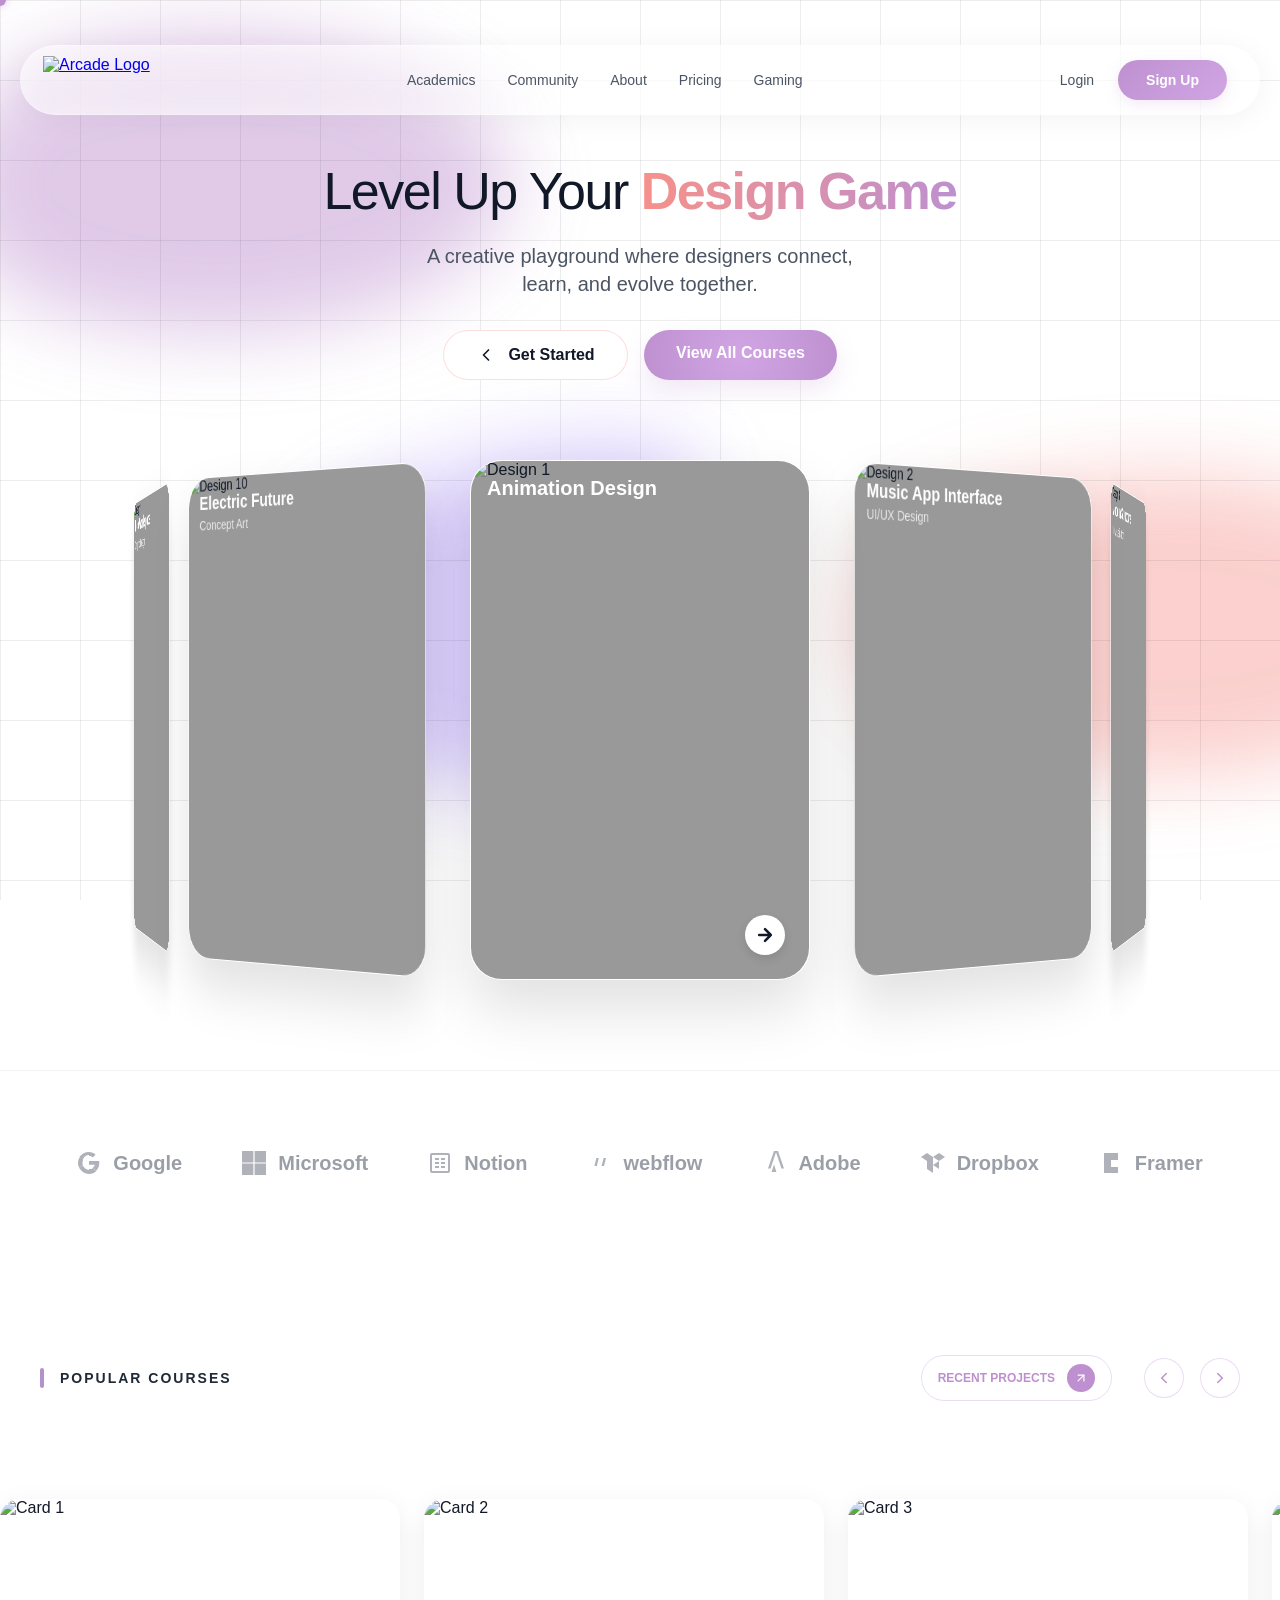
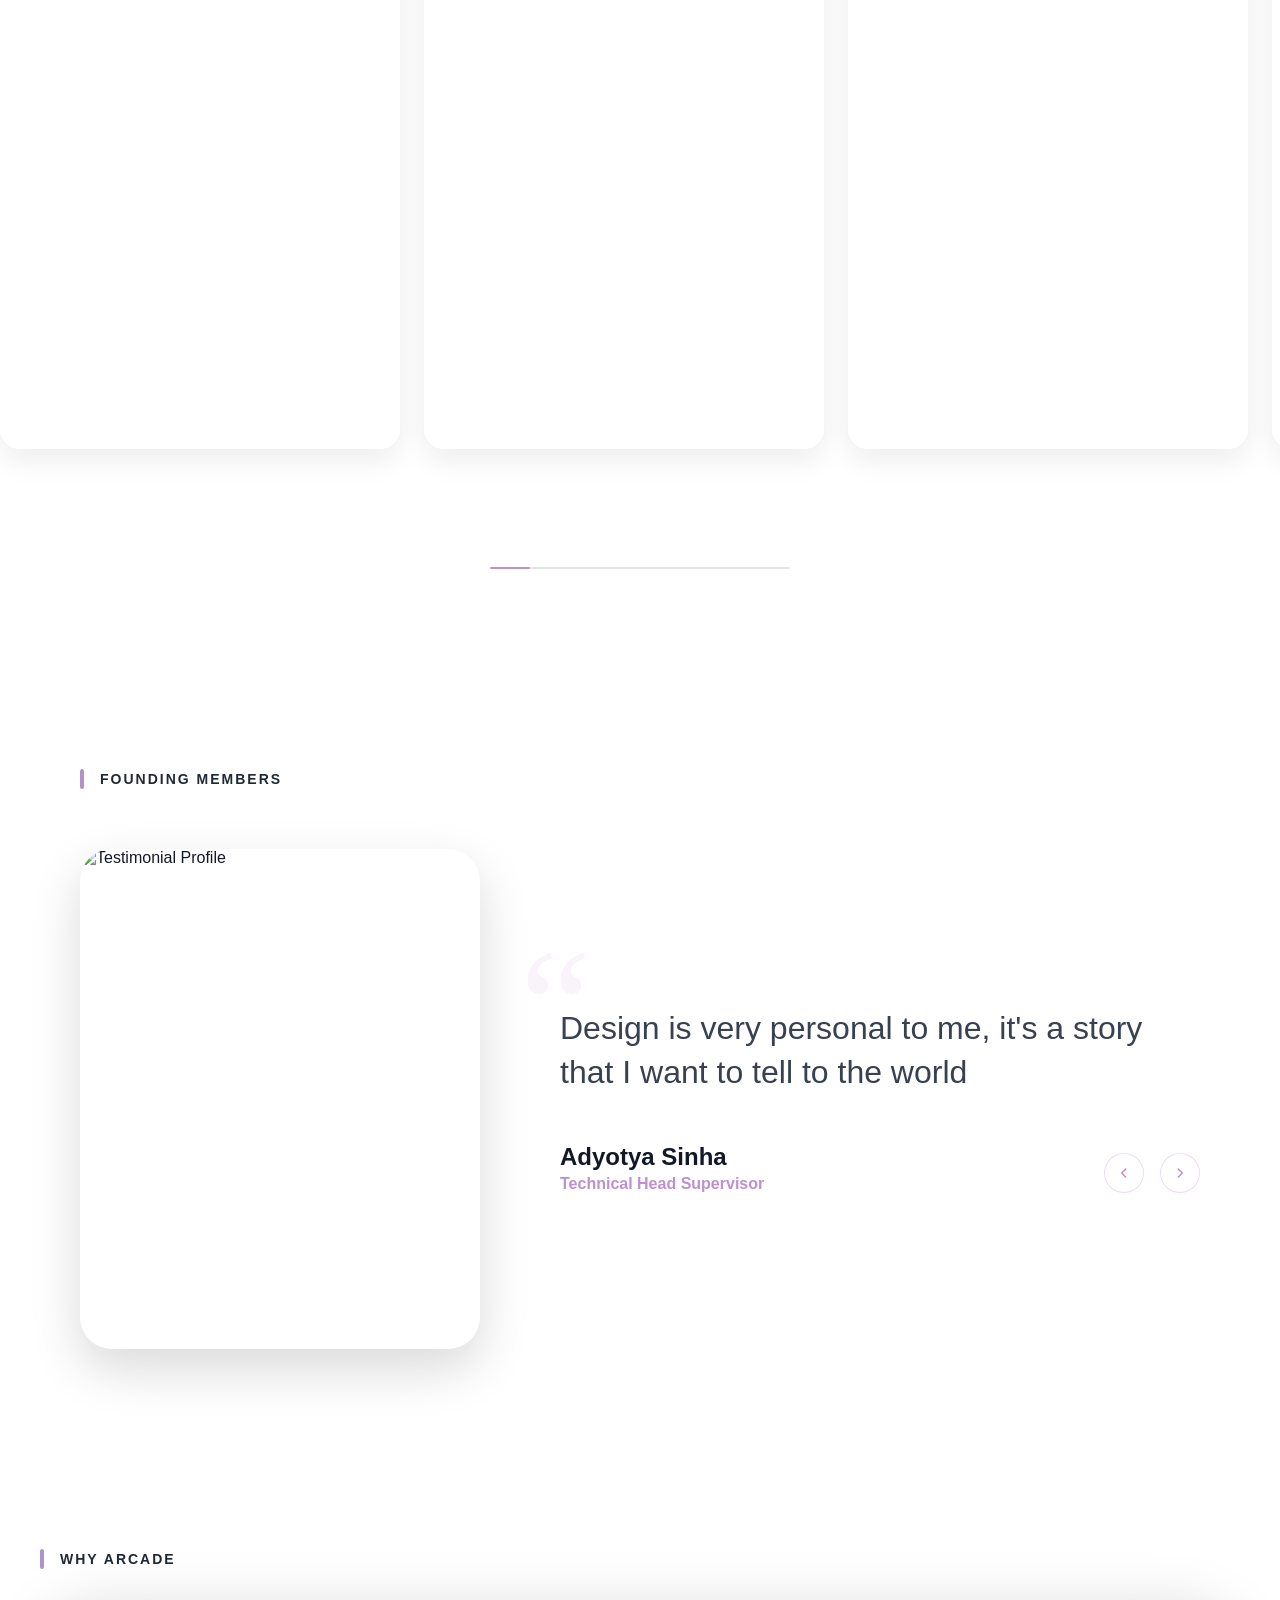
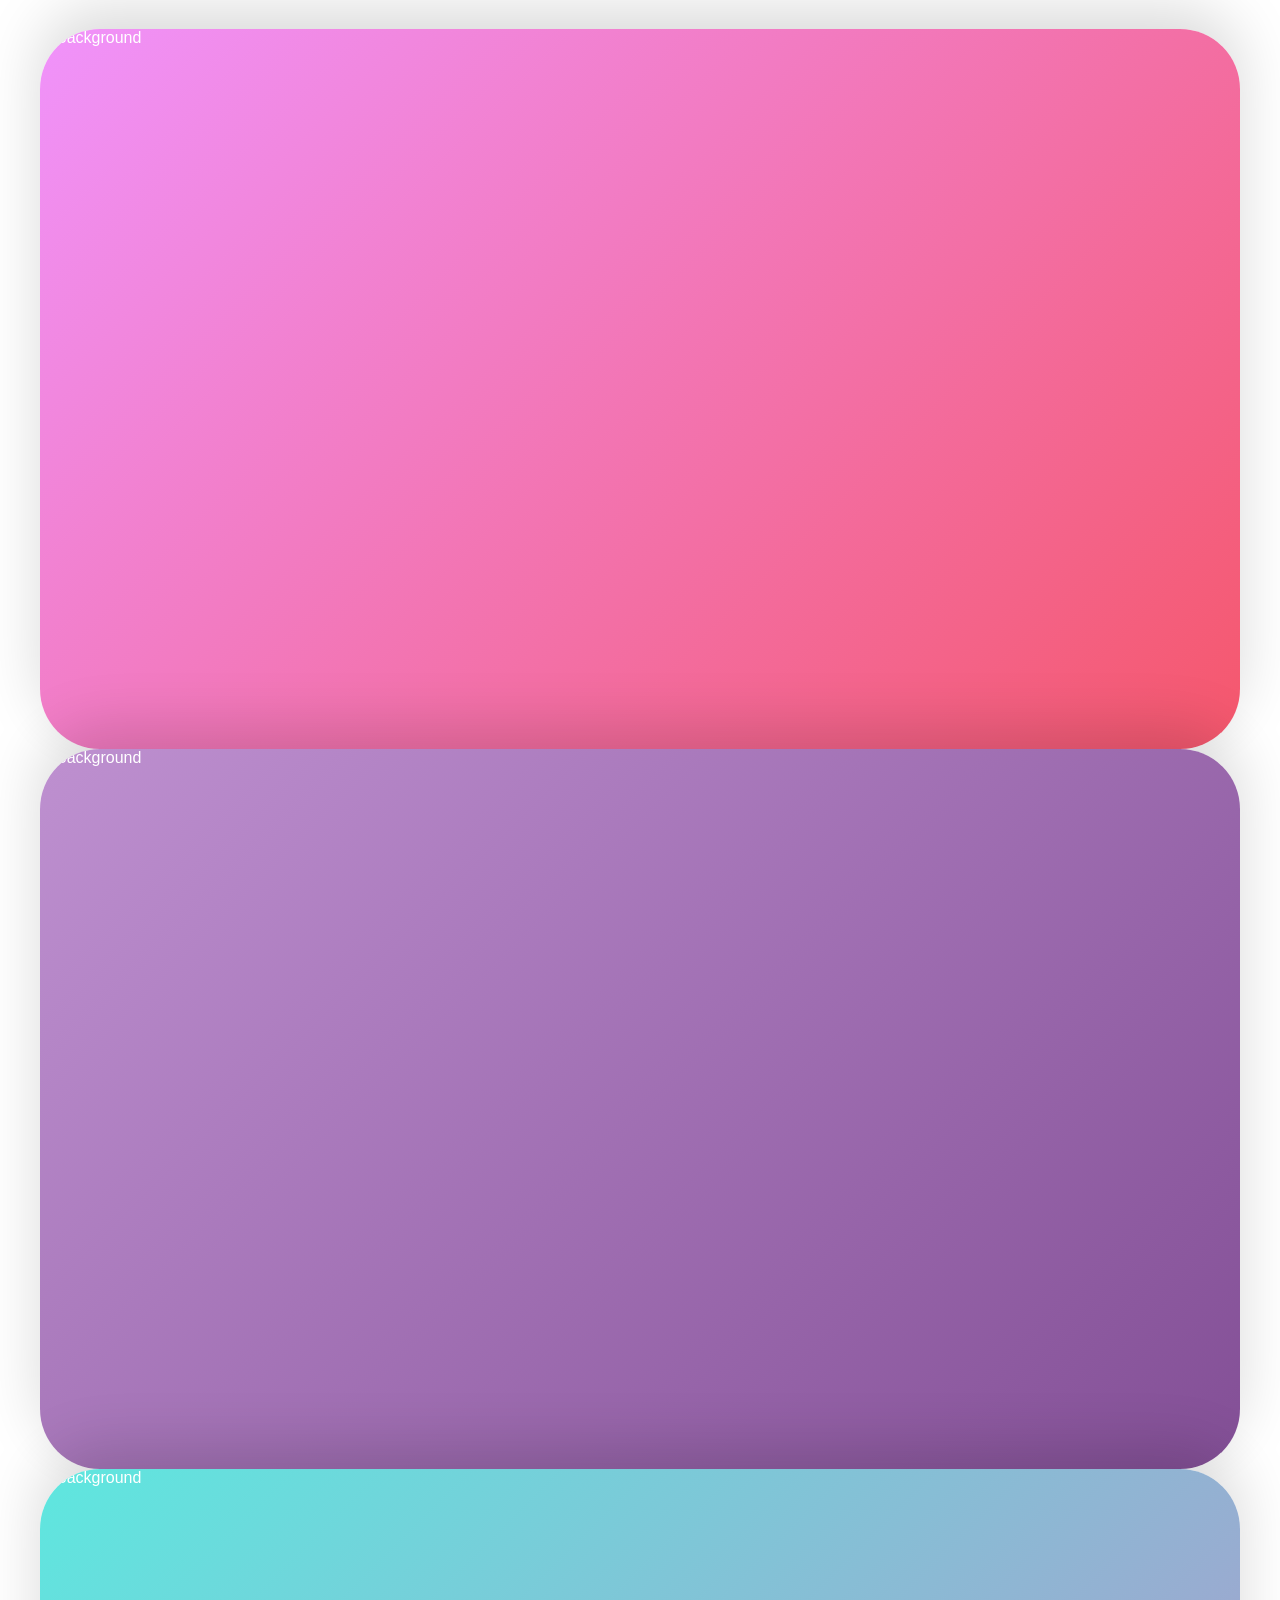
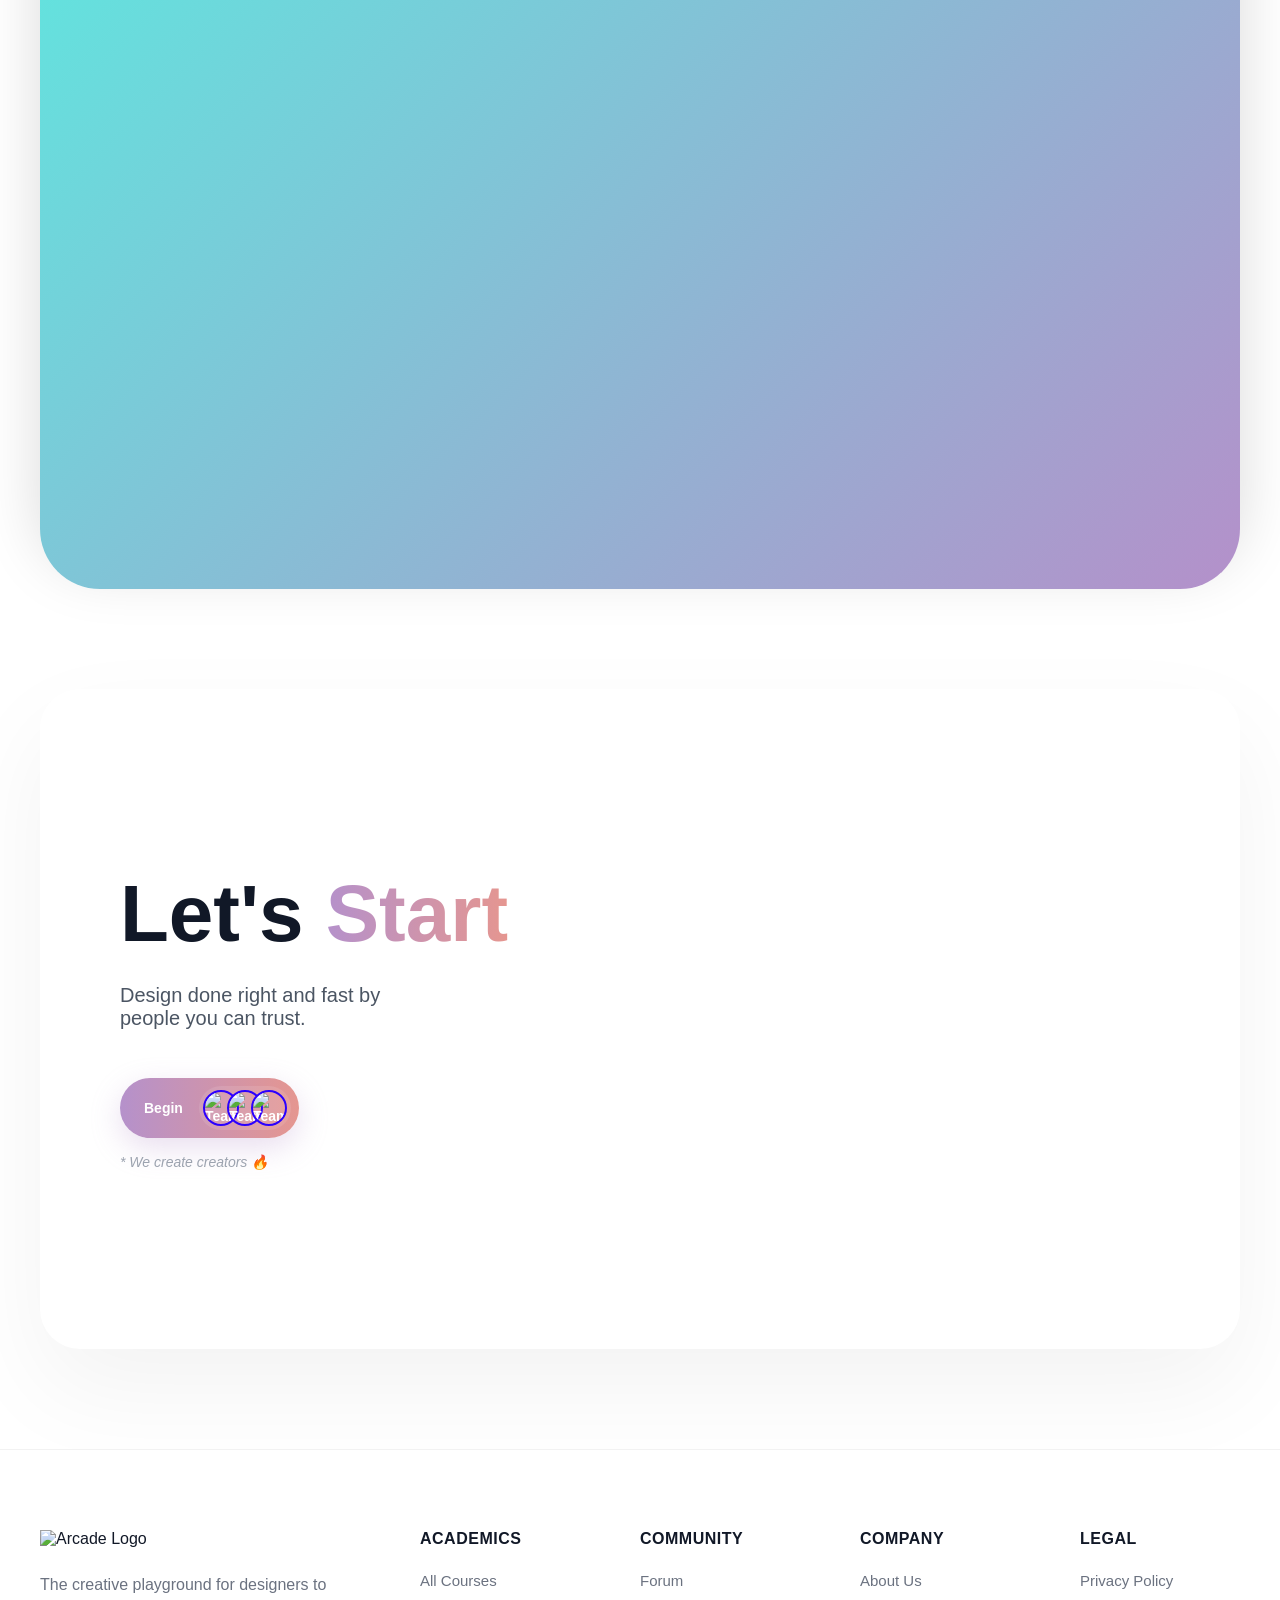
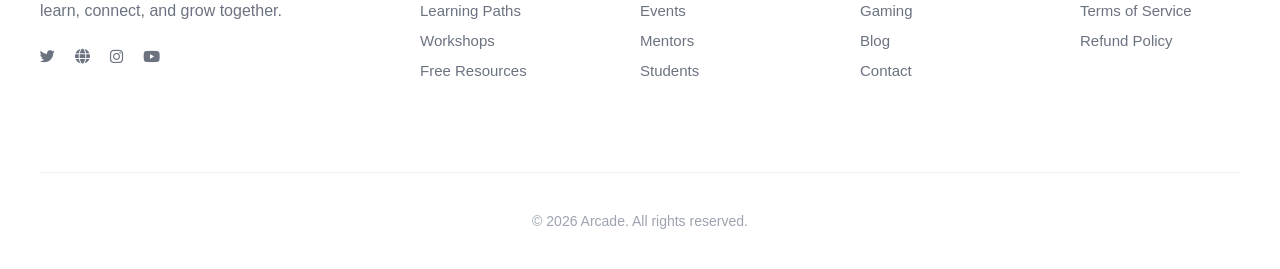
==== index.html @ 2977fcc9 "Add files via upload" ====
<!DOCTYPE html>
<html lang="en">
<head>
  <meta charset="UTF-8">
  <meta name="viewport" content="width=device-width, initial-scale=1.0">
  <title>Arcade - Level Up Your Design Game</title>
  <link rel="stylesheet" href="style.css">
  <link rel="stylesheet" href="https://cdnjs.cloudflare.com/ajax/libs/font-awesome/6.0.0/css/all.min.css">
</head>
<body>
  <div class="background-grid"></div>
  <div class="background-blobs">
    <!-- SVG Blobs for complex organic morphing -->
    <svg class="blob blob-1" viewBox="0 0 1000 600">
      <path class="blob-path" d="M920,300 Q880,150 700,100 Q500,50 300,100 Q100,150 80,300 Q100,450 300,500 Q500,550 700,500 Q880,450 920,300 Z" />
    </svg>
    <svg class="blob blob-2" viewBox="0 0 800 800">
      <path class="blob-path" d="M700,400 Q650,200 400,100 Q150,200 100,400 Q150,600 400,700 Q650,600 700,400 Z" />
    </svg>
    <svg class="blob blob-3" viewBox="0 0 600 600">
      <path class="blob-path" d="M500,300 Q450,150 300,100 Q150,150 100,300 Q150,450 300,500 Q450,450 500,300 Z" />
    </svg>
  </div>
  <div class="cursor-follower"></div>

  <header>
    <div class="nav-container">
      <a href="index.html" class="logo-link">
        <img src="assets/logo.png" alt="Arcade Logo" class="logo-img">
      </a>
      <nav class="nav-links">
        <a href="Academicsaboutus/academics.html" id="academics-link">Academics</a>
        <a href="Community/community.html" id="community-link">Community</a>
        <a href="About/about.html">About</a>
        <a href="Community/pricing.html">Pricing</a>
        <a href="Games/game.html">Gaming</a>
      </nav>
      <div class="nav-auth">
        <a href="#" class="login-btn">Login</a>
        <a href="#" class="signup-btn">Sign Up</a>
      </div>
    </div>
  </header>

  <main>
    <section class="hero">
      <h1>Level Up Your <span>Design Game</span></h1>
      <p>A creative playground where designers connect, <br> learn, and evolve together.</p>
      <div class="cta-group">
        <a href="#" class="btn btn-secondary">
          <svg width="20" height="20" viewBox="0 0 24 24" fill="none" stroke="currentColor" stroke-width="2" stroke-linecap="round" stroke-linejoin="round"><path d="m15 18-6-6 6-6"/></svg>
          Get Started
        </a>
        <a href="#" class="btn btn-primary">View All Courses</a>
      </div>
    </section>

    <div class="carousel-viewport">
      <div class="carousel-container" id="carousel">
        <!-- 10 Pictures total as requested -->
        <div class="carousel-item">
          <div class="carousel-item-inner">
            <img src="assets/Frame 110.png" alt="Design 1">
            <div class="card-overlay">
              <div class="card-title">Animation Design</div>
              <div class="card-arrow">
                <svg width="20" height="20" viewBox="0 0 24 24" fill="none" stroke="currentColor" stroke-width="3" stroke-linecap="round" stroke-linejoin="round"><path d="M5 12h14M12 5l7 7-7 7"/></svg>
              </div>
            </div>
          </div>
        </div>
        <div class="carousel-item">
          <div class="carousel-item-inner">
            <img src="assets/Frame 111.png" alt="Design 2">
            <div class="card-overlay">
              <div class="card-title">Music App Interface</div>
              <div class="card-category">UI/UX Design</div>
            </div>
          </div>
        </div>
        <div class="carousel-item">
          <div class="carousel-item-inner">
            <img src="assets/Frame 112.png" alt="Design 3">
            <div class="card-overlay">
              <div class="card-title">Modern Structure</div>
              <div class="card-category">3D Visualization</div>
            </div>
          </div>
        </div>
        <div class="carousel-item">
          <div class="carousel-item-inner">
            <img src="assets/Frame 113.png" alt="Design 4">
            <div class="card-overlay">
              <div class="card-title">Premium Interface</div>
              <div class="card-category">App Design</div>
            </div>
          </div>
        </div>
        <div class="carousel-item">
          <div class="carousel-item-inner">
            <img src="assets/Frame 114.png" alt="Design 5">
            <div class="card-overlay">
              <div class="card-title">Abstract Geometry</div>
              <div class="card-category">CGI</div>
            </div>
          </div>
        </div>
        <div class="carousel-item">
          <div class="carousel-item-inner">
            <img src="assets/Frame 115.png" alt="Design 6">
            <div class="card-overlay">
              <div class="card-title">Dynamic UI</div>
              <div class="card-category">Mobile Design</div>
            </div>
          </div>
        </div>
        <div class="carousel-item">
          <div class="carousel-item-inner">
            <img src="assets/Frame 112.png" alt="Design 7">
            <div class="card-overlay">
              <div class="card-title">Minimalist Living</div>
              <div class="card-category">Interior Design</div>
            </div>
          </div>
        </div>
        <div class="carousel-item">
          <div class="carousel-item-inner">
            <img src="assets/Frame 116.png" alt="Design 8">
            <div class="card-overlay">
              <div class="card-title">Smart Dashboard</div>
              <div class="card-category">Product Design</div>
            </div>
          </div>
        </div>
        <div class="carousel-item">
          <div class="carousel-item-inner">
            <img src="assets/Frame 117.png" alt="Design 9">
            <div class="card-overlay">
              <div class="card-title">Eco Workspace</div>
              <div class="card-category">Graphic Design</div>
            </div>
          </div>
        </div>
        <div class="carousel-item">
          <div class="carousel-item-inner">
            <img src="assets/Frame 118.png" alt="Design 10">
            <div class="card-overlay">
              <div class="card-title">Electric Future</div>
              <div class="card-category">Concept Art</div>
            </div>
          </div>
        </div>
      </div>
    </div>

    <!-- Partners Static Section -->
    <section class="partners-section">
      <div class="partners-list">
        <div class="partner-item">
          <svg width="24" height="24" viewBox="0 0 24 24" fill="currentColor"><path d="M5.84 14.09c-.22-.66-.35-1.36-.35-2.09s.13-1.43.35-2.09V7.07H2.18C1.43 8.55 1 10.22 1 12s.43 3.45 1.18 4.93l3.66-2.84z"/><path d="M12 5.04c1.44 0 2.74.49 3.76 1.45l2.82-2.82C16.89 1.84 14.61 1 12 1 8.11 1 4.76 2.94 2.18 5.89l3.66 2.84c.87-2.6 3.3-4.69 6.16-4.69z"/><path d="M12 18.96c-2.86 0-5.29-2.09-6.16-4.69l-3.66 2.84C4.76 21.06 8.11 23 12 23c2.97 0 5.48-1.12 7.4-3.04l-3.55-2.75c-.95.57-2.22.85-3.85.85z"/><path d="M22.25 12c0-.66-.06-1.29-.16-1.91H12v3.62h5.75c-.25 1.34-1.01 2.47-2.14 3.23l3.55 2.75C21.24 17.58 22.25 15.01 22.25 12z"/></svg>
          Google
        </div>
        <div class="partner-item">
          <svg width="24" height="24" viewBox="0 0 24 24" fill="currentColor"><path d="M11.4 24H0V12.6h11.4V24zM24 24H12.6V12.6H24V24zM11.4 11.4H0V0h11.4v11.4zM24 11.4H12.6V0H24v11.4z"/></svg>
          Microsoft
        </div>
        <div class="partner-item">
          <svg width="24" height="24" viewBox="0 0 24 24" fill="currentColor"><path d="M4 2h16a2 2 0 0 1 2 2v16a2 2 0 0 1-2 2H4a2 2 0 0 1-2-2V4a2 2 0 0 1 2-2zM4 4v16h16V4H4zm3 3h4v2H7V7zm6 0h4v2h-4V7zm-6 4h4v2H7v-2zm6 0h4v2h-4v-2zm-6 4h4v2H7v-2zm6 0h4v2h-4v-2z"/></svg>
          Notion
        </div>
        <div class="partner-item">
          <svg width="24" height="24" viewBox="0 0 24 24" fill="currentColor"><path d="M13.6 15l2-8h2.4l-2 8h-2.4zm-4.8 0l2-8H8.4l-2 8h2.4z"/></svg>
          webflow
        </div>
        <div class="partner-item">
          <svg width="24" height="24" viewBox="0 0 24 24" fill="currentColor"><path d="M13.908 1l5.586 16.5h2.506l-6.84-20H12.84l-6.84 20h2.506l5.586-16.5zM12 13.5l-2.4 7.5h4.8l-2.4-7.5z"/></svg>
          Adobe
        </div>
        <div class="partner-item">
          <svg width="24" height="24" viewBox="0 0 24 24" fill="currentColor"><path d="M6 2l6 4-6 4-6-4 6-4zm12 0l6 4-6 4-6-4 6-4zM6 10v8l6-4V6l-6 4zm12 0l-6 4v8l6-4v-8zm-6 4l6 4-6 4-6-4 6-4z"/></svg>
          Dropbox
        </div>
        <div class="partner-item">
          <svg width="24" height="24" viewBox="0 0 24 24" fill="currentColor"><path d="M5 2h14v7h-7v7h7v6H5V2z"/></svg>
          Framer
        </div>
      </div>
    </section>

    <!-- Popular Courses Section -->
    <section class="popular-courses">
      <div class="courses-header">
        <div class="courses-title">
          <div class="vertical-bar"></div>
          <h2>POPULAR COURSES</h2>
        </div>
        <div class="courses-controls">
          <a href="#" class="btn-recent">
            RECENT PROJECTS
            <span class="btn-icon">
               <svg viewBox="0 0 24 24" fill="none" stroke="currentColor" stroke-width="2" stroke-linecap="round" stroke-linejoin="round"><line x1="7" y1="17" x2="17" y2="7"></line><polyline points="7 7 17 7 17 17"></polyline></svg>
            </span>
          </a>
          <div class="nav-arrows">
            <button class="nav-arrow left" aria-label="Previous">
              <svg viewBox="0 0 24 24" fill="none" stroke="currentColor" stroke-width="2" stroke-linecap="round" stroke-linejoin="round"><polyline points="15 18 9 12 15 6"></polyline></svg>
            </button>
            <button class="nav-arrow right" aria-label="Next">
               <svg viewBox="0 0 24 24" fill="none" stroke="currentColor" stroke-width="2" stroke-linecap="round" stroke-linejoin="round"><polyline points="9 18 15 12 9 6"></polyline></svg>
            </button>
          </div>
        </div>
      </div>

      <div class="courses-slider-container">
        <div class="courses-track">
          <!-- Card 1 -->
          <div class="course-card">
            <div class="course-card-inner">
              <img src="assets/Frame 97.png" alt="Card 1">
            </div>
          </div>
          <!-- Card 2 -->
          <div class="course-card">
            <div class="course-card-inner">
              <img src="assets/Frame 98.png" alt="Card 2">
            </div>
          </div>
          <!-- Card 3 -->
          <div class="course-card">
            <div class="course-card-inner">
              <img src="assets/Frame 99.png" alt="Card 3">
            </div>
          </div>
          <!-- Card 4 -->
          <div class="course-card">
            <div class="course-card-inner">
              <img src="assets/Frame 100.png" alt="Card 4">
            </div>
          </div>
          <!-- Card 5 -->
          <div class="course-card">
            <div class="course-card-inner">
              <img src="assets/Frame 101.png" alt="Card 5">
            </div>
          </div>
          <!-- Card 6 -->
          <div class="course-card">
            <div class="course-card-inner">
              <img src="assets/Frame 102.png" alt="Card 6">
            </div>
          </div>
          <!-- Card 7 -->
          <div class="course-card">
            <div class="course-card-inner">
              <img src="assets/Frame 103.png" alt="Card 7">
            </div>
          </div>
          <!-- Card 8 -->
          <div class="course-card">
            <div class="course-card-inner">
              <img src="assets/Frame 104.png" alt="Card 8">
            </div>
          </div>
          </div>

        </div>
      </div>
      
      <div class="slider-progress">
        <div class="slider-bar">
          <div class="slider-fill"></div>
        </div>
      </div>

    </section>

    <!-- Word on the Street Section -->
    <section class="testimonials-section">
      <div class="courses-title">
        <div class="vertical-bar"></div>
        <h2>FOUNDING MEMBERS</h2>
      </div>

      <div class="testimonial-slider">
        <div class="testimonial-card-container">
          <!-- Left side: Image -->
          <div class="testimonial-image-wrapper">
             <img id="testimonial-img" src="assets/Adyoya1.jpeg" alt="Testimonial Profile">
          </div>

          <!-- Right side: Content -->
          <div class="testimonial-content">
            <div class="quote-icon">“</div>
            <p id="testimonial-quote" class="quote-text">
             Design is very personal to me, it's a story that I want to tell to the world
            </p>
            <div class="testimonial-footer">
              <div class="testimonial-info">
                <h3 id="testimonial-name">Adyotya Sinha</h3>
                <p id="testimonial-role">Technical Head Supervisor</p>
              </div>
              <div class="testimonial-arrows">
                <button class="nav-arrow testimonial-prev">
                  <svg viewBox="0 0 24 24" fill="none" stroke="currentColor" stroke-width="2"><polyline points="15 18 9 12 15 6"></polyline></svg>
                </button>
                <button class="nav-arrow testimonial-next">
                  <svg viewBox="0 0 24 24" fill="none" stroke="currentColor" stroke-width="2"><polyline points="9 18 15 12 9 6"></polyline></svg>
                </button>
              </div>
            </div>
          </div>
        </div>
      </div>
    </section>

    <!-- Why Arcade Stacked Section -->
    <section class="why-arcade">
      <div class="courses-title">
        <div class="vertical-bar"></div>
        <h2>WHY ARCADE</h2>
      </div>

      <div class="stack-container">
        <!-- Card 1 -->
        <div class="stack-card card-1">
          <img src="assets/Frame 106.png" alt="Background" class="card-bg">
        </div>

        <!-- Card 2 -->
        <div class="stack-card card-2">
          <img src="assets/Frame 107.png" alt="Background" class="card-bg">
        </div>

        <!-- Card 3 -->
        <div class="stack-card card-3">
          <img src="assets/Frame 108.png" alt="Background" class="card-bg">
        </div>
      </div>
    </section>

    <!-- CTA Section -->
    <section class="cta-section">
      <div class="cta-card">
        <div class="cta-grid">
          <div class="cta-left">
            <h2 class="cta-title">Let's <span class="gradient-text">Start</span></h2>
            <p class="cta-subtitle">Design done right and fast by people you can trust.</p>
            <div class="cta-actions">
              <a href="#" class="btn-contact-plus">
                <span class="btn-text">Begin</span>
                <div class="avatar-stack">
                  <img src="assets/Tanisha.jpeg" alt="Team 1">
                  <img src="assets/Sejal.png" alt="Team 2">
                  <img src="assets/Anushka.jpeg" alt="Team 3">
                </div>
              </a>
              <p class="cta-note">* We create creators 🔥</p>
            </div>
          </div>
          <div class="cta-right">
            <div class="cta-image-wrapper">
              <video src="assets/bg vid.mp4" autoplay loop muted playsinline alt="Project moodboard"></video>
            </div>
          </div>
        </div>
      </div>
    </section>

    <!-- Full Footer -->
    <footer class="footer">
      <div class="footer-container">
        <div class="footer-grid">
          <!-- Col 1: Brand -->
          <div class="footer-col brand-col">
            <img src="assets/logo.png" alt="Arcade Logo" class="footer-logo-img">
            <p class="footer-bio">The creative playground for designers to learn, connect, and grow together.</p>
            <div class="social-links">
              <a href="#"><i class="fab fa-twitter"></i></a>
              <a href="#"><i class="fas fa-globe"></i></a>
              <a href="#"><i class="fab fa-instagram"></i></a>
              <a href="#"><i class="fab fa-youtube"></i></a>
            </div>
          </div>

          <!-- Col 2: Academics -->
          <div class="footer-col">
            <h3>Academics</h3>
            <ul>
              <li><a href="#">All Courses</a></li>
              <li><a href="#">Learning Paths</a></li>
              <li><a href="#">Workshops</a></li>
              <li><a href="#">Free Resources</a></li>
            </ul>
          </div>

          <!-- Col 3: Community -->
          <div class="footer-col">
            <h3>Community</h3>
            <ul>
              <li><a href="#">Forum</a></li>
              <li><a href="#">Events</a></li>
              <li><a href="#">Mentors</a></li>
              <li><a href="#">Students</a></li>
            </ul>
          </div>

          <!-- Col 4: Company -->
          <div class="footer-col">
            <h3>Company</h3>
            <ul>
              <li><a href="About/about.html">About Us</a></li>
              <li><a href="Games/game.html">Gaming</a></li>
              <li><a href="#">Blog</a></li>
              <li><a href="#">Contact</a></li>
            </ul>
          </div>

          <!-- Col 5: Legal -->
          <div class="footer-col">
            <h3>Legal</h3>
            <ul>
              <li><a href="#">Privacy Policy</a></li>
              <li><a href="#">Terms of Service</a></li>
              <li><a href="#">Refund Policy</a></li>
            </ul>
          </div>
        </div>
        
        <div class="footer-bottom">
          <p>© 2026 Arcade. All rights reserved.</p>
        </div>
      </div>
    </footer>
  </main>

  <script src="script.js"></script>
</body>
</html>
---- style.css ----
:root {
  --primary: #BE90D0;
  --primary-light: #d8b4fe;
  --secondary: #F5918A;
  --accent: #F5918A;
  --bg-color: #ffffff;
  --text-main: #111827;
  --text-secondary: #4b5563;
  --text-muted: #9ca3af;
  --glass-bg: rgba(255, 255, 255, 0.7);
  --glass-border: rgba(255, 255, 255, 0.3);
  --grid-color: rgba(0, 0, 0, 0.04);
  --gradient-main: linear-gradient(90deg, #F5918A, #BE90D0);
  --transition: all 0.4s cubic-bezier(0.4, 0, 0.2, 1);
}

* {
  margin: 0;
  padding: 0;
  box-sizing: border-box;
}

body {
  font-family: -apple-system, BlinkMacSystemFont, "SF Pro Display", "SF Pro Text", "Helvetica Neue", Arial, sans-serif;
  background-color: var(--bg-color);
  color: var(--text-main);
  overflow-x: hidden;
  height: 100vh;
  display: flex;
  flex-direction: column;
  opacity: 0;
  animation: fadeInPage 1s ease forwards;
}

@keyframes fadeInPage {
  from { opacity: 0; }
  to { opacity: 1; }
}

body.fade-out {
  opacity: 0;
  transition: opacity 0.8s ease;
}

/* Background Blobs */
.background-blobs {
  position: fixed;
  top: 0;
  left: 0;
  width: 100%;
  height: 100%;
  z-index: -2;
  overflow: hidden;
  pointer-events: none;
}

.blob {
  position: absolute;
  filter: blur(40px);
  opacity: 0.6;
  transition: transform 0.5s ease-out;
  pointer-events: none;
  will-change: transform;
}

.blob-path {
  transition: d 3s ease-in-out;
}

.blob-1 {
  width: 900px;
  height: 400px;
  top: -50px;
  left: -200px;
  fill: url(#grad1);
  animation: blob-bounce 15s infinite alternate ease-in-out;
}

.blob-2 {
  width: 600px;
  height: 600px;
  bottom: -100px;
  right: -100px;
  fill: url(#grad2);
  animation: blob-bounce 20s infinite alternate-reverse ease-in-out;
}

.blob-3 {
  width: 500px;
  height: 500px;
  top: 40%;
  left: 15%;
  fill: radial-gradient(circle, #A78BFA 0%, #F5918A 100%); /* Radial fallback */
  animation: blob-bounce 12s infinite alternate ease-in-out;
}

/* Specific SVG Gradient definitions via CSS hack or inline SVG */
/* For now, we use solid fill with animations until we add defs to HTML */
.blob-1 .blob-path { fill: #BE90D0; opacity: 0.8; }
.blob-2 .blob-path { fill: #F5918A; opacity: 0.7; }
.blob-3 .blob-path { fill: #A78BFA; opacity: 0.7; }

/* Cursor Follower Gradient */
.cursor-follower {
  position: fixed;
  width: 12px;
  height: 12px;
  background: #BE90D0;
  border-radius: 50%;
  pointer-events: none;
  z-index: 9999;
  transform: translate(-50%, -50%);
  transition: width 0.4s cubic-bezier(0.23, 1, 0.32, 1), 
              height 0.4s cubic-bezier(0.23, 1, 0.32, 1), 
              background 0.4s ease, 
              opacity 0.4s ease,
              filter 0.4s ease;
  will-change: left, top, width, height, background;
  box-shadow: 0 0 10px rgba(190, 144, 208, 0.5);
}

.cursor-follower.active {
  width: 40px;
  height: 40px;
  background: rgba(255, 255, 255, 0.4);
  backdrop-filter: none;
  -webkit-backdrop-filter: none;
  border: none;
  mix-blend-mode: normal;
  filter: none;
  box-shadow: none;
}

@keyframes blob-bounce {
  0% { transform: translate(0, 0) rotate(0deg) scale(1); }
  33% { transform: translate(30px, -20px) rotate(5deg) scale(1.05); }
  66% { transform: translate(-20px, 40px) rotate(-3deg) scale(0.95); }
  100% { transform: translate(0, 0) rotate(0deg) scale(1); }
}

/* Background Grid */
.background-grid {
  position: fixed;
  top: 0;
  left: 0;
  width: 100%;
  height: 100%;
  background-size: 80px 80px;
  background-image: 
    linear-gradient(to right, rgba(0, 0, 0, 0.07) 1px, transparent 1px),
    linear-gradient(to bottom, rgba(0, 0, 0, 0.07) 1px, transparent 1px);
  z-index: -1;
  pointer-events: none;
}

/* Header */
header {
  height: 100px;
  display: flex;
  align-items: center;
  justify-content: center;
  padding: 0 20px;
  position: fixed;
  top: 30px;
  width: 100%;
  z-index: 100;
}

.nav-container {
  max-width: 1400px;
  width: 100%;
  height: 70px;
  background: var(--glass-bg);
  backdrop-filter: blur(12px);
  -webkit-backdrop-filter: blur(12px);
  border: 1px solid var(--glass-border);
  border-radius: 35px;
  display: flex;
  align-items: center;
  justify-content: space-between;
  padding: 0 32px;
  box-shadow: 0 4px 30px rgba(0, 0, 0, 0.05);
}

.logo-link {
  display: flex;
  align-items: center;
  height: 100%;
}

.logo-img {
  height: 48px;
  width: auto;
  object-fit: contain;
  margin-left: -10px;
}

.nav-links {
  display: flex;
  gap: 32px;
}

.nav-links a {
  text-decoration: none;
  color: var(--text-secondary);
  font-size: 14px;
  font-weight: 500;
  transition: var(--transition);
}

.nav-links a.active-link {
  color: var(--primary);
}

.nav-links a:hover {
  color: var(--primary);
}

.nav-auth {
  display: flex;
  align-items: center;
  gap: 24px;
}

.login-btn {
  text-decoration: none;
  color: var(--text-secondary);
  font-size: 14px;
  font-weight: 500;
}

.signup-btn {
  background: var(--primary-light);
  color: white;
  padding: 12px 28px;
  border-radius: 40px;
  text-decoration: none;
  font-size: 14px;
  font-weight: 600;
  transition: var(--transition);
  background: linear-gradient(135deg, #BE90D0 0%, #d1a5e4 100%);
  box-shadow: 0 4px 15px rgba(190, 144, 208, 0.2);
}

.signup-btn:hover {
  transform: translateY(-2px);
  box-shadow: 0 8px 25px rgba(168, 85, 247, 0.4);
}

/* Main Content */
main {
  flex: 1;
  display: flex;
  flex-direction: column;
  align-items: center;
  padding-top: 160px;
  width: 100%;
}

.hero {
  text-align: center;
  max-width: 1200px;
  margin-bottom: 20px;
  padding: 0 20px;
}

.hero h1 {
  font-size: 52px;
  font-weight: 500;
  line-height: 1.2;
  margin-bottom: 20px;
  letter-spacing: -1.5px;
  color: #111827;
}

.hero h1 span {
  background: var(--gradient-main);
  -webkit-background-clip: text;
  background-clip: text;
  -webkit-text-fill-color: transparent;
  font-weight: 700;
}

.hero p {
  font-size: 20px;
  color: #4b5563;
  line-height: 1.4;
  margin-bottom: 32px;
  max-width: 700px;
  font-weight: 400;
  margin-left: auto;
  margin-right: auto;
}

.cta-group {
  display: flex;
  gap: 16px;
  justify-content: center;
}

.btn {
  padding: 14px 32px;
  border-radius: 40px;
  font-size: 16px;
  font-weight: 600;
  text-decoration: none;
  transition: var(--transition);
}

.btn-primary {
  background: radial-gradient(circle at var(--x, 50%) var(--y, 50%), #d1a5e4 0%, #BE90D0 100%);
  color: white;
  padding: 14px 32px;
  box-shadow: 0 10px 25px rgba(190, 144, 208, 0.2);
  position: relative;
  overflow: hidden;
  transition: transform 0.2s ease-out, box-shadow 0.3s ease;
  will-change: transform;
}

.btn-primary:hover {
  box-shadow: 0 15px 35px rgba(190, 144, 208, 0.4);
}

.btn-secondary {
  background: white;
  color: var(--text-main);
  border: 1.5px solid rgba(245, 145, 138, 0.3);
  padding: 14px 32px;
  display: flex;
  align-items: center;
  gap: 12px;
}

.btn:hover {
  transform: translateY(-3px);
}

/* 3D Carousel Section */
.carousel-viewport {
  width: 100%;
  height: 550px;
  perspective: 2500px;
  display: flex;
  justify-content: center;
  align-items: center;
  overflow: visible;
  margin-top: 20px;
}

.carousel-container {
  width: 340px;
  height: 520px;
  position: relative;
  transform-style: preserve-3d;
  transform: translateZ(-600px);
  /* Transition removed for JS-driven animation loop */
  margin-top: 50px;
}

.carousel-item {
  position: absolute;
  width: 340px;
  height: 520px;
  left: 0px;
  top: 0px;
  backface-visibility: hidden;
  transform-style: preserve-3d;
  display: flex;
  flex-direction: column;
}

.carousel-item-inner {
  width: 100%;
  height: 100%;
  border-radius: 32px;
  overflow: hidden;
  background: white;
  box-shadow: 0 30px 60px rgba(0, 0, 0, 0.12);
  border: 1px solid rgba(255, 255, 255, 0.3);
  transition: transform 0.2s ease-out, opacity 0.5s ease;
  transform-style: preserve-3d;
  will-change: transform;
}

.carousel-item:hover .carousel-item-inner {
  filter: brightness(1.05);
}

.carousel-item img {
  width: 100%;
  height: 100%;
  object-fit: cover;
  pointer-events: none;
}

/* Glassmorphism card overlay */
.card-overlay {
  position: absolute;
  bottom: 0;
  left: 0;
  width: 100%;
  padding: 16px;
  background: linear-gradient(to top, rgba(0,0,0,0.8), transparent);
  color: white;
  opacity: 1;
  transition: var(--transition);
}

.carousel-item:hover .card-overlay {
  transform: translateY(-5px);
}

.card-title {
  font-size: 20px;
  font-weight: 700;
  margin-bottom: 4px;
}

.card-category {
  font-size: 14px;
  opacity: 0.8;
}

.card-arrow {
  position: absolute;
  bottom: 24px;
  right: 24px;
  width: 40px;
  height: 40px;
  background: white;
  border-radius: 50%;
  display: flex;
  align-items: center;
  justify-content: center;
  color: var(--text-main);
  box-shadow: 0 4px 10px rgba(0,0,0,0.1);
  transition: var(--transition);
}

.carousel-item:hover .card-arrow {
  transform: scale(1.1);
}

/* Partners Section */
.partners-section {
  width: 100%;
  padding: 80px 0;
  display: flex;
  flex-direction: column;
  align-items: center;
  gap: 32px;
  background: rgba(255, 255, 255, 0.4);
  backdrop-filter: blur(20px);
  margin-top: 100px;
  border-top: 1px solid rgba(0, 0, 0, 0.05);
}

.partners-label {
  font-size: 14px;
  text-transform: uppercase;
  letter-spacing: 2px;
  color: #9ca3af;
  font-weight: 600;
}

.partners-list {
  max-width: 1200px;
  width: 90%;
  display: flex;
  justify-content: center;
  align-items: center;
  gap: 60px;
  flex-wrap: wrap;
}

.partner-item {
  display: flex;
  align-items: center;
  gap: 12px;
  font-size: 20px;
  font-weight: 600;
  color: #374151;
  opacity: 0.5;
  transition: opacity 0.3s ease, transform 0.3s ease;
}

.partner-item svg {
  opacity: 0.8;
}

.partner-item:hover {
  opacity: 1;
  transform: translateY(-2px);
}

/* Popular Courses Section */
.popular-courses {
  width: 100%;
  max-width: 1400px;
  padding: 100px 40px;
  display: flex;
  flex-direction: column;
  gap: 48px;
}

.courses-header {
  display: flex;
  justify-content: space-between;
  align-items: center;
}

.courses-title {
  display: flex;
  align-items: center;
  gap: 16px;
}

.vertical-bar {
  width: 4px;
  height: 20px;
  background-color: #B591CB; /* New Brand Purple */
  border-radius: 4px;
}

.courses-title h2 {
  font-size: 14px;
  font-weight: 700;
  letter-spacing: 2px;
  color: #1f2937;
  text-transform: uppercase;
}

.courses-controls {
  display: flex;
  align-items: center;
  gap: 32px;
}

.btn-recent {
  display: flex;
  align-items: center;
  gap: 12px;
  font-size: 12px;
  font-weight: 700;
  color: #BE90D0;
  text-decoration: none;
  border: 1px solid rgba(190, 144, 208, 0.3);
  padding: 8px 16px;
  border-radius: 30px;
  transition: all 0.3s ease;
}

.btn-recent .btn-icon {
  width: 28px;
  height: 28px;
  background-color: #BE90D0;
  color: white;
  border-radius: 50%;
  display: flex;
  align-items: center;
  justify-content: center;
}

.btn-recent .btn-icon svg {
  width: 14px;
  height: 14px;
}

.btn-recent:hover {
  border-color: #BE90D0;
  box-shadow: 0 4px 15px rgba(190, 144, 208, 0.2);
}

.nav-arrows {
  display: flex;
  gap: 16px;
}

.nav-arrow {
  width: 40px;
  height: 40px;
  border-radius: 50%;
  border: 1px solid rgba(190, 144, 208, 0.3);
  background: white;
  color: #BE90D0;
  display: flex;
  align-items: center;
  justify-content: center;
  cursor: pointer;
  transition: all 0.3s ease;
}

.nav-arrow svg {
  width: 18px;
  height: 18px;
}

.nav-arrow:hover {
  border-color: #BE90D0;
  background: rgba(190, 144, 208, 0.1);
}

/* Slider Track */
.courses-slider-container {
  width: 100vw;
  margin-left: calc(-50vw + 50%);
  padding-left: calc(50vw - 700px + 40px);
  padding-right: 40px;
  padding-top: 50px; /* Room for 3D tilt */
  padding-bottom: 50px; /* Room for 3D tilt */
  overflow-x: hidden;
  overflow-y: visible;
  cursor: grab;
}

.courses-slider-container:active {
  cursor: grabbing;
}

.courses-track {
  display: flex;
  gap: 24px;
  width: max-content;
  transition: transform 0.5s cubic-bezier(0.23, 1, 0.32, 1);
  will-change: transform;
  transform-style: preserve-3d;
}

/* Course Card */
.course-card {
  width: 400px;
  height: 550px;
  border-radius: 20px;
  position: relative;
  perspective: 1000px;
  flex-shrink: 0;
  animation: floatCard 6s ease-in-out infinite;
}

.course-card:nth-child(even) {
  animation-delay: -3s;
}

.course-card:nth-child(3n) {
  animation-delay: -1.5s;
}

@keyframes floatCard {
  0%, 100% {
    transform: translateY(0);
  }
  50% {
    transform: translateY(-25px);
  }
}

.course-card-inner {
  width: 100%;
  height: 100%;
  position: relative;
  border-radius: 20px;
  overflow: hidden;
  box-shadow: 0 10px 30px rgba(0, 0, 0, 0.08);
  transform-style: preserve-3d;
  transition: transform 0.2s ease-out;
  will-change: transform;
}

.course-card:hover {
  transform: scale(1.02);
}

.course-card-inner img {
  width: 100%;
  height: 100%;
  object-fit: cover;
  pointer-events: none;
}

.course-content {
  position: absolute;
  top: 0;
  left: 0;
  width: 100%;
  padding: 32px 24px;
  color: white;
  z-index: 2;
  text-shadow: 0 2px 10px rgba(0, 0, 0, 0.5); /* Improved readability without dark overlay */
}

.course-content h3 {
  font-size: 24px;
  font-weight: 700;
  margin-bottom: 12px;
}

.course-content p {
  font-size: 14px;
  line-height: 1.5;
  opacity: 0.8;
}

/* Scroll Progress */
.slider-progress {
  width: 100%;
  display: flex;
  justify-content: center;
  align-items: center;
  margin-top: 20px;
}

.slider-bar {
  width: 300px;
  height: 2px;
  background: rgba(0, 0, 0, 0.1);
  border-radius: 2px;
  position: relative;
  overflow: hidden;
}

.slider-fill {
  position: absolute;
  top: 0;
  left: 0;
  height: 100%;
  width: 40px;
  background: #BE90D0;
  border-radius: 2px;
  transition: transform 0.1s ease-out;
  will-change: transform;
}

/* Testimonials Section */
.testimonials-section {
  width: 100%;
  max-width: 1200px;
  padding: 100px 40px;
  margin: 0 auto;
}

.testimonial-card-container {
  display: flex;
  gap: 80px;
  align-items: center;
  margin-top: 60px;
}

.testimonial-image-wrapper {
  flex: 0 0 400px;
  height: 500px;
  border-radius: 32px;
  overflow: hidden;
  box-shadow: 0 20px 50px rgba(0, 0, 0, 0.15);
  animation: floatCard 6s ease-in-out infinite;
}

.testimonial-image-wrapper img {
  width: 100%;
  height: 100%;
  object-fit: cover;
}

.testimonial-content {
  flex: 1;
  position: relative;
}

.quote-icon {
  font-size: 160px;
  font-family: serif;
  color: #BE90D0;
  opacity: 0.1;
  position: absolute;
  top: -80px;
  left: -40px;
  line-height: 1;
  pointer-events: none;
}

.quote-text {
  font-size: 32px;
  line-height: 1.4;
  color: #374151;
  font-weight: 500;
  margin-bottom: 48px;
}

.testimonial-footer {
  display: flex;
  justify-content: space-between;
  align-items: flex-end;
}

.testimonial-info h3 {
  font-size: 24px;
  font-weight: 700;
  color: #111827;
  margin-bottom: 4px;
}

.testimonial-info p {
  font-size: 16px;
  color: #BE90D0;
  font-weight: 600;
}

.testimonial-arrows {
  display: flex;
  gap: 16px;
}

/* Slide & Fade Animation */
.animate-slide-fade {
  animation: slideFadeIn 0.6s cubic-bezier(0.23, 1, 0.32, 1) forwards;
}

@keyframes slideFadeIn {
  0% {
    opacity: 0;
    transform: translateX(40px);
  }
  100% {
    opacity: 1;
    transform: translateX(0);
  }
}

/* Why Arcade Sticky Stack */
.why-arcade {
  width: 100%;
  max-width: 1400px;
  padding: 100px 40px 0; /* Bottom padding to 0 */
  margin: 0 auto;
}

.stack-container {
  display: flex;
  flex-direction: column;
  margin-top: 60px;
}

.stack-card {
  position: sticky;
  top: 50px;
  min-height: 80vh;
  width: 100%;
  margin-bottom: 50px;
  border-radius: 60px;
  padding: 0;
  display: flex;
  flex-direction: column;
  justify-content: space-between;
  box-shadow: 0 -20px 60px rgba(0, 0, 0, 0.15);
  transition: transform 0.6s cubic-bezier(0.23, 1, 0.32, 1);
  overflow: hidden; /* Hide overflow for background images */
}

.card-bg {
  position: absolute;
  top: 0;
  left: 0;
  width: 100%;
  height: 100%;
  object-fit: cover;
  z-index: -2;
}

.card-overlay {
  position: absolute;
  top: 0;
  left: 0;
  width: 100%;
  height: 100%;
  background: rgba(0, 0, 0, 0.4); /* Subtle dark overlay */
  z-index: -1;
}

.stack-card-inner {
  position: relative;
  display: flex;
  flex-direction: column;
  gap: 120px;
  height: 100%;
  width: 100%;
  z-index: 1;
}

/* Reference image gradient for Card 1 */
.card-1 {
  background: linear-gradient(135deg, #f093fb 0%, #f5576c 100%);
  color: white;
  z-index: 1;
}

.card-2 {
  background: linear-gradient(135deg, #BE90D0 0%, #834f96 100%);
  color: white;
  z-index: 2;
  margin-top: -50px;
}

.card-3 {
  background: linear-gradient(135deg, #5ee7df 0%, #b490ca 100%);
  color: white;
  z-index: 3;
  margin-top: -50px;
}

.card-hero-title {
  font-size: 84px;
  font-weight: 700;
  line-height: 1.1;
  letter-spacing: -2px;
}

.card-details-grid {
  display: grid;
  grid-template-columns: 1fr 1fr;
  gap: 100px;
  align-items: flex-start;
}

.detail-description p {
  font-size: 20px;
  line-height: 1.5;
  font-weight: 500;
  opacity: 0.9;
}

.detail-list h3 {
  font-size: 20px;
  font-weight: 700;
  margin-bottom: 24px;
}

.detail-list ul {
  list-style: none;
}

.detail-list li {
  font-size: 18px;
  margin-bottom: 12px;
  position: relative;
  padding-left: 20px;
  opacity: 0.9;
  font-weight: 500;
}

.detail-list li::before {
  content: '•';
  position: absolute;
  left: 0;
  color: white;
}

/* Responsive adjustment */
@media (max-width: 1024px) {
  .stack-card {
    padding: 60px 40px;
    min-height: auto;
  }
  .card-hero-title {
    font-size: 48px;
  }
  .card-details-grid {
    grid-template-columns: 1fr;
    gap: 40px;
  }
  .stack-card-inner {
    gap: 60px;
  }
}

/* CTA Section */
.cta-section {
  width: 100%;
  padding: 50px 40px 100px; /* Reduced top padding */
  display: flex;
  justify-content: center;
}

.cta-card {
  width: 100%;
  max-width: 1200px;
  background: white;
  border-radius: 40px;
  padding: 80px;
  box-shadow: 0 40px 100px rgba(0, 0, 0, 0.05);
}

.cta-grid {
  display: grid;
  grid-template-columns: 1fr 1.2fr;
  gap: 80px;
  align-items: center;
}

.cta-title {
  font-size: 80px;
  font-weight: 700;
  color: #111827;
  margin-bottom: 24px;
}

.gradient-text {
  background: linear-gradient(90deg, #B591CB, #E59690); /* Brand specific gradient */
  -webkit-background-clip: text;
  -webkit-text-fill-color: transparent;
}

.cta-subtitle {
  font-size: 20px;
  color: #4b5563;
  margin-bottom: 48px;
  max-width: 320px;
}

/* Contact Button with Avatars */
.btn-contact-plus {
  display: inline-flex;
  align-items: center;
  gap: 16px;
  background: linear-gradient(90deg, #B591CB, #E59690); /* Brand specific gradient */
  padding: 8px 8px 8px 24px;
  border-radius: 50px;
  text-decoration: none;
  font-weight: 700;
  font-size: 14px;
  color: white;
  transition: all 0.3s ease;
  box-shadow: 0 10px 30px rgba(181, 145, 203, 0.3);
}

.avatar-stack {
  display: flex;
  background: rgba(255, 255, 255, 0.1);
  padding: 4px;
  border-radius: 40px;
}

.avatar-stack img {
  width: 36px;
  height: 36px;
  border-radius: 50%;
  border: 2px solid #2b00ff;
  margin-left: -12px;
}

.avatar-stack img:first-child {
  margin-left: 0;
}

.btn-contact-plus:hover {
  transform: translateY(-5px);
  box-shadow: 0 15px 40px rgba(43, 0, 255, 0.4);
}

.cta-note {
  font-size: 14px;
  color: #9ca3af;
  margin-top: 16px;
  font-style: italic;
}

.cta-image-wrapper {
  width: 100%;
  height: 500px;
  border-radius: 32px;
  overflow: hidden;
}

.cta-image-wrapper img,
.cta-image-wrapper video {
  width: 100%;
  height: 100%;
  object-fit: cover;
}

/* Footer */
.footer {
  width: 100%;
  padding: 80px 40px 40px;
  background: white;
  border-top: 1px solid rgba(0, 0, 0, 0.05);
}

.footer-container {
  max-width: 1200px;
  margin: 0 auto;
}

.footer-grid {
  display: grid;
  grid-template-columns: 2fr 1fr 1fr 1fr 1fr;
  gap: 60px;
  margin-bottom: 80px;
}

.brand-col {
  max-width: 300px;
}

.footer-logo-img {
  height: 60px;
  width: auto;
  margin-bottom: 24px;
}

.footer-bio {
  font-size: 16px;
  color: #6b7280;
  line-height: 1.6;
  margin-bottom: 24px;
}

.social-links {
  display: flex;
  gap: 20px;
  font-size: 20px;
}

.social-links a {
  color: #4b5563;
  transition: color 0.3s ease;
}

.social-links a:hover {
  color: #B591CB;
}

.footer-col h3 {
  font-size: 16px;
  font-weight: 700;
  color: #111827;
  margin-bottom: 24px;
  text-transform: uppercase;
  letter-spacing: 0.5px;
}

.footer-col ul {
  list-style: none;
}

.footer-col li {
  margin-bottom: 12px;
}

.footer-col a {
  font-size: 15px;
  color: #6b7280;
  text-decoration: none;
  transition: color 0.2s ease;
}

.footer-col a:hover {
  color: #B591CB;
}

.footer-bottom {
  text-align: center;
  padding-top: 40px;
  border-top: 1px solid rgba(0, 0, 0, 0.05);
}

.footer-bottom p {
  font-size: 14px;
  color: #9ca3af;
}

/* Footer Responsive */
@media (max-width: 1024px) {
  .footer-grid {
    grid-template-columns: 1fr 1fr;
    gap: 40px;
  }
  .brand-col {
    grid-column: span 2;
    max-width: 100%;
    margin-bottom: 20px;
  }
}

@media (max-width: 640px) {
  .footer-grid {
    grid-template-columns: 1fr;
  }
  .brand-col {
    grid-column: span 1;
  }
}

/* Final Responsive */
@media (max-width: 1024px) {
  .cta-grid {
    grid-template-columns: 1fr;
    text-align: center;
  }
  .cta-title {
    font-size: 60px;
  }
  .cta-subtitle {
    margin: 0 auto 40px;
  }
  .cta-card {
    padding: 60px 40px;
  }
}
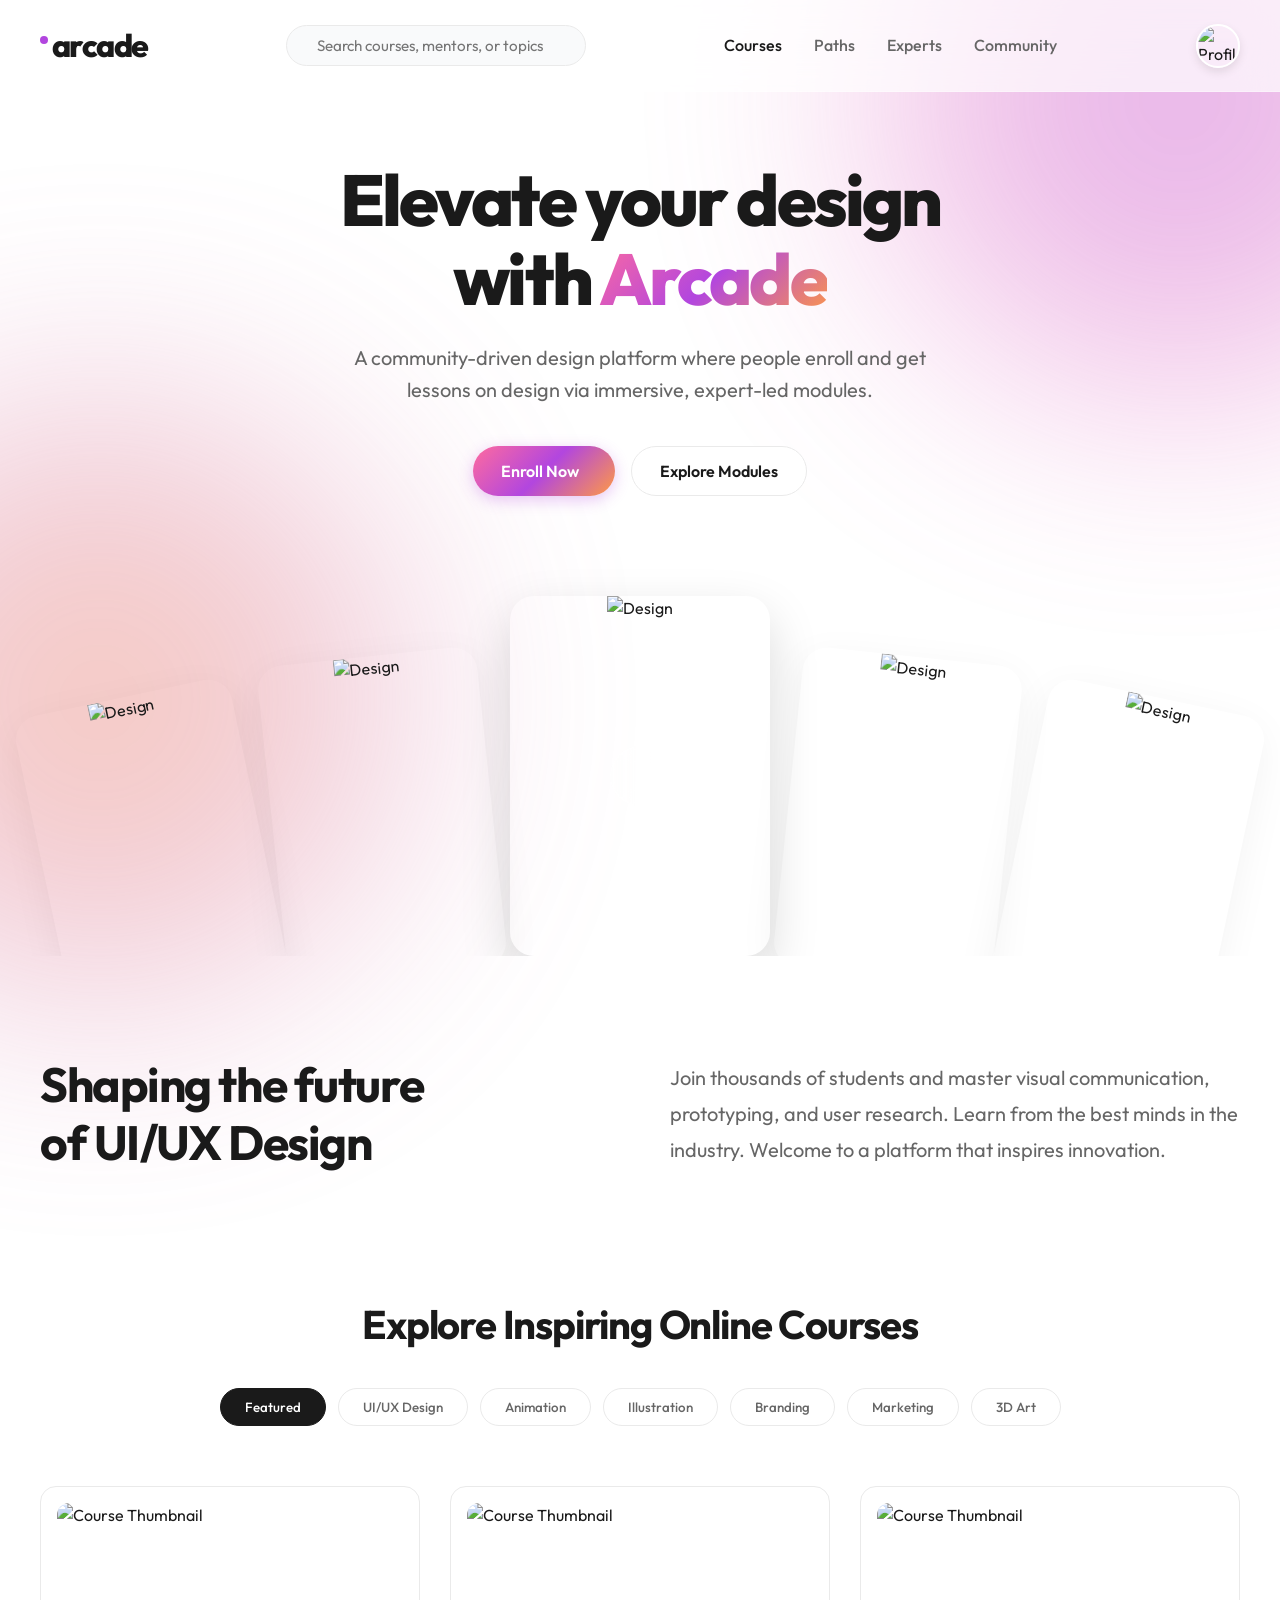
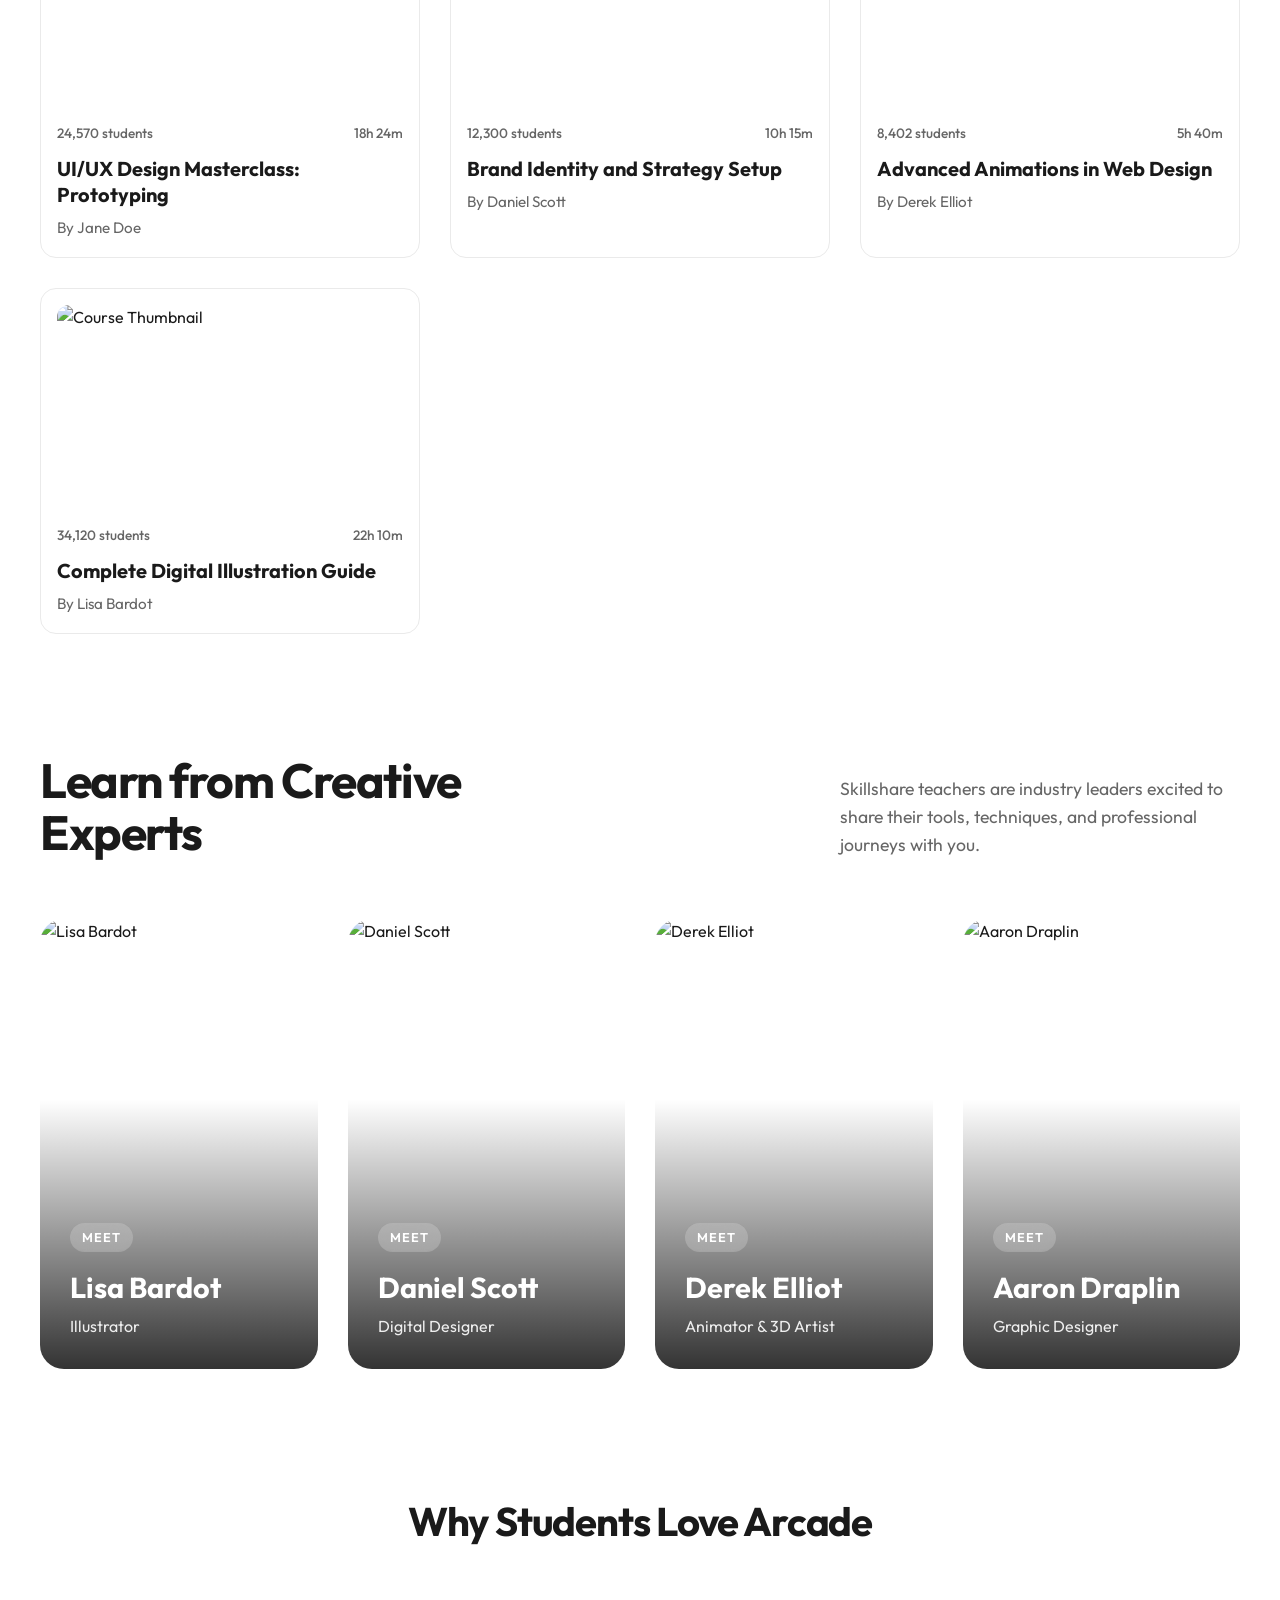
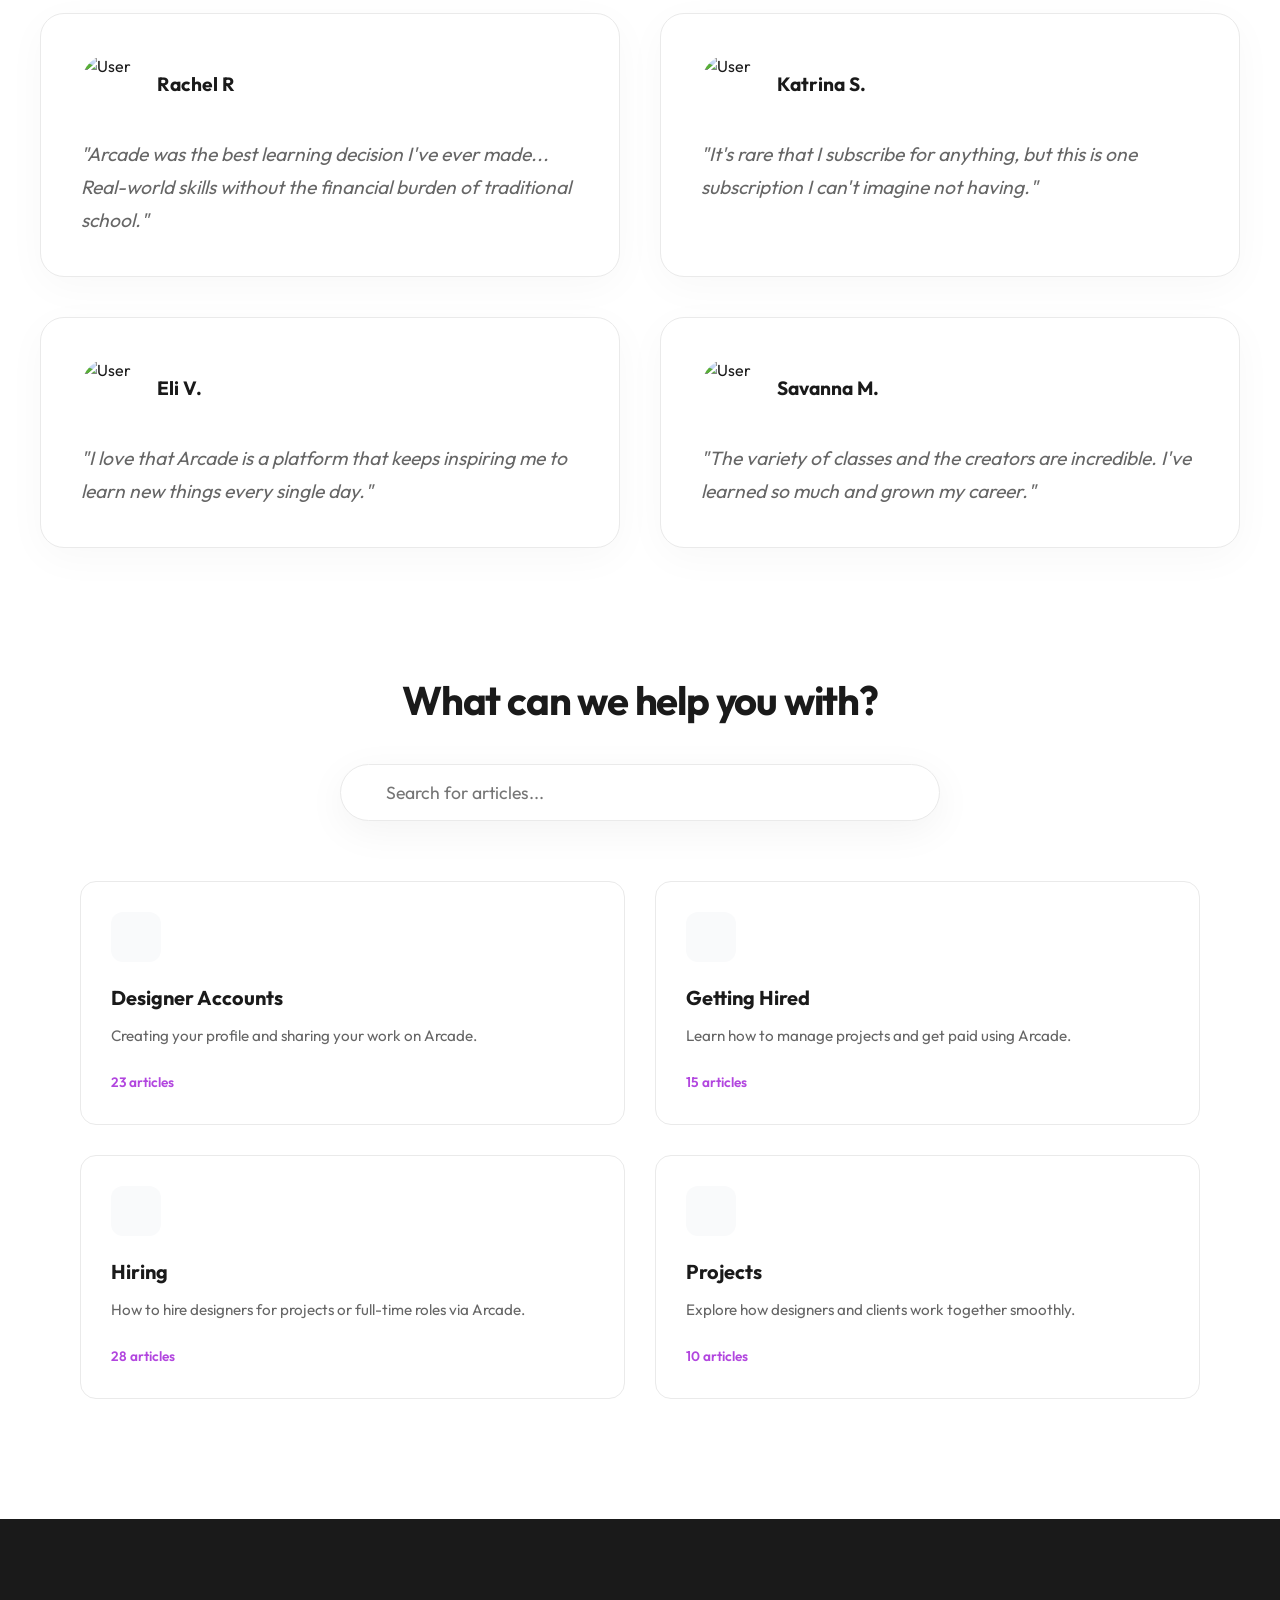
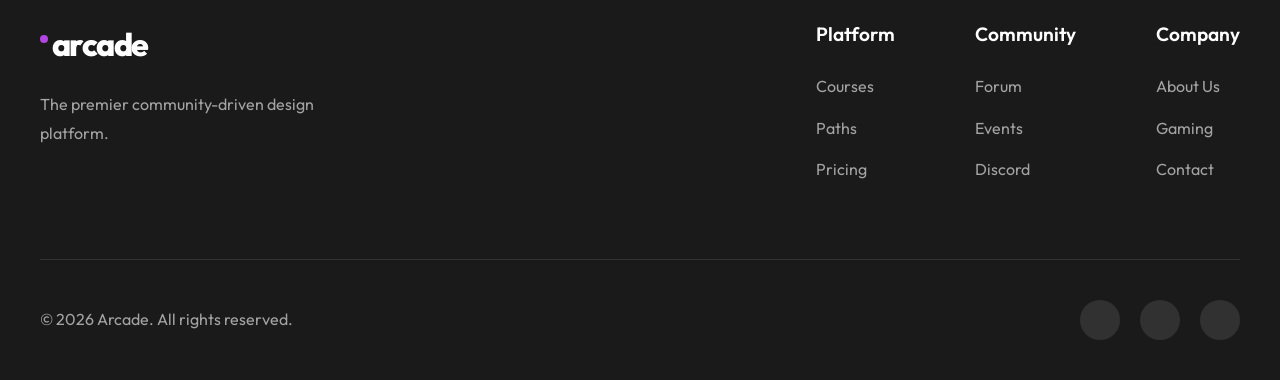
==== commit 9f1180d7: "Add files via upload" ====
--- a/index.html
+++ b/index.html
@@ -1,440 +1,318 @@
-<!DOCTYPE html>
-<html lang="en">
-<head>
-  <meta charset="UTF-8">
-  <meta name="viewport" content="width=device-width, initial-scale=1.0">
-  <title>Arcade - Level Up Your Design Game</title>
-  <link rel="stylesheet" href="style.css">
-  <link rel="stylesheet" href="https://cdnjs.cloudflare.com/ajax/libs/font-awesome/6.0.0/css/all.min.css">
-</head>
-<body>
-  <div class="background-grid"></div>
-  <div class="background-blobs">
-    <!-- SVG Blobs for complex organic morphing -->
-    <svg class="blob blob-1" viewBox="0 0 1000 600">
-      <path class="blob-path" d="M920,300 Q880,150 700,100 Q500,50 300,100 Q100,150 80,300 Q100,450 300,500 Q500,550 700,500 Q880,450 920,300 Z" />
-    </svg>
-    <svg class="blob blob-2" viewBox="0 0 800 800">
-      <path class="blob-path" d="M700,400 Q650,200 400,100 Q150,200 100,400 Q150,600 400,700 Q650,600 700,400 Z" />
-    </svg>
-    <svg class="blob blob-3" viewBox="0 0 600 600">
-      <path class="blob-path" d="M500,300 Q450,150 300,100 Q150,150 100,300 Q150,450 300,500 Q450,450 500,300 Z" />
-    </svg>
-  </div>
-  <div class="cursor-follower"></div>
-
-  <header>
-    <div class="nav-container">
-      <a href="index.html" class="logo-link">
-        <img src="assets/logo.png" alt="Arcade Logo" class="logo-img">
-      </a>
-      <nav class="nav-links">
-        <a href="Academicsaboutus/academics.html" id="academics-link">Academics</a>
-        <a href="Community/community.html" id="community-link">Community</a>
-        <a href="About/about.html">About</a>
-        <a href="Community/pricing.html">Pricing</a>
-        <a href="Games/game.html">Gaming</a>
-      </nav>
-      <div class="nav-auth">
-        <a href="#" class="login-btn">Login</a>
-        <a href="#" class="signup-btn">Sign Up</a>
-      </div>
-    </div>
-  </header>
-
-  <main>
-    <section class="hero">
-      <h1>Level Up Your <span>Design Game</span></h1>
-      <p>A creative playground where designers connect, <br> learn, and evolve together.</p>
-      <div class="cta-group">
-        <a href="#" class="btn btn-secondary">
-          <svg width="20" height="20" viewBox="0 0 24 24" fill="none" stroke="currentColor" stroke-width="2" stroke-linecap="round" stroke-linejoin="round"><path d="m15 18-6-6 6-6"/></svg>
-          Get Started
-        </a>
-        <a href="#" class="btn btn-primary">View All Courses</a>
-      </div>
-    </section>
-
-    <div class="carousel-viewport">
-      <div class="carousel-container" id="carousel">
-        <!-- 10 Pictures total as requested -->
-        <div class="carousel-item">
-          <div class="carousel-item-inner">
-            <img src="assets/Frame 110.png" alt="Design 1">
-            <div class="card-overlay">
-              <div class="card-title">Animation Design</div>
-              <div class="card-arrow">
-                <svg width="20" height="20" viewBox="0 0 24 24" fill="none" stroke="currentColor" stroke-width="3" stroke-linecap="round" stroke-linejoin="round"><path d="M5 12h14M12 5l7 7-7 7"/></svg>
-              </div>
-            </div>
-          </div>
-        </div>
-        <div class="carousel-item">
-          <div class="carousel-item-inner">
-            <img src="assets/Frame 111.png" alt="Design 2">
-            <div class="card-overlay">
-              <div class="card-title">Music App Interface</div>
-              <div class="card-category">UI/UX Design</div>
-            </div>
-          </div>
-        </div>
-        <div class="carousel-item">
-          <div class="carousel-item-inner">
-            <img src="assets/Frame 112.png" alt="Design 3">
-            <div class="card-overlay">
-              <div class="card-title">Modern Structure</div>
-              <div class="card-category">3D Visualization</div>
-            </div>
-          </div>
-        </div>
-        <div class="carousel-item">
-          <div class="carousel-item-inner">
-            <img src="assets/Frame 113.png" alt="Design 4">
-            <div class="card-overlay">
-              <div class="card-title">Premium Interface</div>
-              <div class="card-category">App Design</div>
-            </div>
-          </div>
-        </div>
-        <div class="carousel-item">
-          <div class="carousel-item-inner">
-            <img src="assets/Frame 114.png" alt="Design 5">
-            <div class="card-overlay">
-              <div class="card-title">Abstract Geometry</div>
-              <div class="card-category">CGI</div>
-            </div>
-          </div>
-        </div>
-        <div class="carousel-item">
-          <div class="carousel-item-inner">
-            <img src="assets/Frame 115.png" alt="Design 6">
-            <div class="card-overlay">
-              <div class="card-title">Dynamic UI</div>
-              <div class="card-category">Mobile Design</div>
-            </div>
-          </div>
-        </div>
-        <div class="carousel-item">
-          <div class="carousel-item-inner">
-            <img src="assets/Frame 112.png" alt="Design 7">
-            <div class="card-overlay">
-              <div class="card-title">Minimalist Living</div>
-              <div class="card-category">Interior Design</div>
-            </div>
-          </div>
-        </div>
-        <div class="carousel-item">
-          <div class="carousel-item-inner">
-            <img src="assets/Frame 116.png" alt="Design 8">
-            <div class="card-overlay">
-              <div class="card-title">Smart Dashboard</div>
-              <div class="card-category">Product Design</div>
-            </div>
-          </div>
-        </div>
-        <div class="carousel-item">
-          <div class="carousel-item-inner">
-            <img src="assets/Frame 117.png" alt="Design 9">
-            <div class="card-overlay">
-              <div class="card-title">Eco Workspace</div>
-              <div class="card-category">Graphic Design</div>
-            </div>
-          </div>
-        </div>
-        <div class="carousel-item">
-          <div class="carousel-item-inner">
-            <img src="assets/Frame 118.png" alt="Design 10">
-            <div class="card-overlay">
-              <div class="card-title">Electric Future</div>
-              <div class="card-category">Concept Art</div>
-            </div>
-          </div>
-        </div>
-      </div>
-    </div>
-
-    <!-- Partners Static Section -->
-    <section class="partners-section">
-      <div class="partners-list">
-        <div class="partner-item">
-          <svg width="24" height="24" viewBox="0 0 24 24" fill="currentColor"><path d="M5.84 14.09c-.22-.66-.35-1.36-.35-2.09s.13-1.43.35-2.09V7.07H2.18C1.43 8.55 1 10.22 1 12s.43 3.45 1.18 4.93l3.66-2.84z"/><path d="M12 5.04c1.44 0 2.74.49 3.76 1.45l2.82-2.82C16.89 1.84 14.61 1 12 1 8.11 1 4.76 2.94 2.18 5.89l3.66 2.84c.87-2.6 3.3-4.69 6.16-4.69z"/><path d="M12 18.96c-2.86 0-5.29-2.09-6.16-4.69l-3.66 2.84C4.76 21.06 8.11 23 12 23c2.97 0 5.48-1.12 7.4-3.04l-3.55-2.75c-.95.57-2.22.85-3.85.85z"/><path d="M22.25 12c0-.66-.06-1.29-.16-1.91H12v3.62h5.75c-.25 1.34-1.01 2.47-2.14 3.23l3.55 2.75C21.24 17.58 22.25 15.01 22.25 12z"/></svg>
-          Google
-        </div>
-        <div class="partner-item">
-          <svg width="24" height="24" viewBox="0 0 24 24" fill="currentColor"><path d="M11.4 24H0V12.6h11.4V24zM24 24H12.6V12.6H24V24zM11.4 11.4H0V0h11.4v11.4zM24 11.4H12.6V0H24v11.4z"/></svg>
-          Microsoft
-        </div>
-        <div class="partner-item">
-          <svg width="24" height="24" viewBox="0 0 24 24" fill="currentColor"><path d="M4 2h16a2 2 0 0 1 2 2v16a2 2 0 0 1-2 2H4a2 2 0 0 1-2-2V4a2 2 0 0 1 2-2zM4 4v16h16V4H4zm3 3h4v2H7V7zm6 0h4v2h-4V7zm-6 4h4v2H7v-2zm6 0h4v2h-4v-2zm-6 4h4v2H7v-2zm6 0h4v2h-4v-2z"/></svg>
-          Notion
-        </div>
-        <div class="partner-item">
-          <svg width="24" height="24" viewBox="0 0 24 24" fill="currentColor"><path d="M13.6 15l2-8h2.4l-2 8h-2.4zm-4.8 0l2-8H8.4l-2 8h2.4z"/></svg>
-          webflow
-        </div>
-        <div class="partner-item">
-          <svg width="24" height="24" viewBox="0 0 24 24" fill="currentColor"><path d="M13.908 1l5.586 16.5h2.506l-6.84-20H12.84l-6.84 20h2.506l5.586-16.5zM12 13.5l-2.4 7.5h4.8l-2.4-7.5z"/></svg>
-          Adobe
-        </div>
-        <div class="partner-item">
-          <svg width="24" height="24" viewBox="0 0 24 24" fill="currentColor"><path d="M6 2l6 4-6 4-6-4 6-4zm12 0l6 4-6 4-6-4 6-4zM6 10v8l6-4V6l-6 4zm12 0l-6 4v8l6-4v-8zm-6 4l6 4-6 4-6-4 6-4z"/></svg>
-          Dropbox
-        </div>
-        <div class="partner-item">
-          <svg width="24" height="24" viewBox="0 0 24 24" fill="currentColor"><path d="M5 2h14v7h-7v7h7v6H5V2z"/></svg>
-          Framer
-        </div>
-      </div>
-    </section>
-
-    <!-- Popular Courses Section -->
-    <section class="popular-courses">
-      <div class="courses-header">
-        <div class="courses-title">
-          <div class="vertical-bar"></div>
-          <h2>POPULAR COURSES</h2>
-        </div>
-        <div class="courses-controls">
-          <a href="#" class="btn-recent">
-            RECENT PROJECTS
-            <span class="btn-icon">
-               <svg viewBox="0 0 24 24" fill="none" stroke="currentColor" stroke-width="2" stroke-linecap="round" stroke-linejoin="round"><line x1="7" y1="17" x2="17" y2="7"></line><polyline points="7 7 17 7 17 17"></polyline></svg>
-            </span>
-          </a>
-          <div class="nav-arrows">
-            <button class="nav-arrow left" aria-label="Previous">
-              <svg viewBox="0 0 24 24" fill="none" stroke="currentColor" stroke-width="2" stroke-linecap="round" stroke-linejoin="round"><polyline points="15 18 9 12 15 6"></polyline></svg>
-            </button>
-            <button class="nav-arrow right" aria-label="Next">
-               <svg viewBox="0 0 24 24" fill="none" stroke="currentColor" stroke-width="2" stroke-linecap="round" stroke-linejoin="round"><polyline points="9 18 15 12 9 6"></polyline></svg>
-            </button>
-          </div>
-        </div>
-      </div>
-
-      <div class="courses-slider-container">
-        <div class="courses-track">
-          <!-- Card 1 -->
-          <div class="course-card">
-            <div class="course-card-inner">
-              <img src="assets/Frame 97.png" alt="Card 1">
-            </div>
-          </div>
-          <!-- Card 2 -->
-          <div class="course-card">
-            <div class="course-card-inner">
-              <img src="assets/Frame 98.png" alt="Card 2">
-            </div>
-          </div>
-          <!-- Card 3 -->
-          <div class="course-card">
-            <div class="course-card-inner">
-              <img src="assets/Frame 99.png" alt="Card 3">
-            </div>
-          </div>
-          <!-- Card 4 -->
-          <div class="course-card">
-            <div class="course-card-inner">
-              <img src="assets/Frame 100.png" alt="Card 4">
-            </div>
-          </div>
-          <!-- Card 5 -->
-          <div class="course-card">
-            <div class="course-card-inner">
-              <img src="assets/Frame 101.png" alt="Card 5">
-            </div>
-          </div>
-          <!-- Card 6 -->
-          <div class="course-card">
-            <div class="course-card-inner">
-              <img src="assets/Frame 102.png" alt="Card 6">
-            </div>
-          </div>
-          <!-- Card 7 -->
-          <div class="course-card">
-            <div class="course-card-inner">
-              <img src="assets/Frame 103.png" alt="Card 7">
-            </div>
-          </div>
-          <!-- Card 8 -->
-          <div class="course-card">
-            <div class="course-card-inner">
-              <img src="assets/Frame 104.png" alt="Card 8">
-            </div>
-          </div>
-          </div>
-
-        </div>
-      </div>
-      
-      <div class="slider-progress">
-        <div class="slider-bar">
-          <div class="slider-fill"></div>
-        </div>
-      </div>
-
-    </section>
-
-    <!-- Word on the Street Section -->
-    <section class="testimonials-section">
-      <div class="courses-title">
-        <div class="vertical-bar"></div>
-        <h2>FOUNDING MEMBERS</h2>
-      </div>
-
-      <div class="testimonial-slider">
-        <div class="testimonial-card-container">
-          <!-- Left side: Image -->
-          <div class="testimonial-image-wrapper">
-             <img id="testimonial-img" src="assets/Adyoya1.jpeg" alt="Testimonial Profile">
-          </div>
-
-          <!-- Right side: Content -->
-          <div class="testimonial-content">
-            <div class="quote-icon">“</div>
-            <p id="testimonial-quote" class="quote-text">
-             Design is very personal to me, it's a story that I want to tell to the world
-            </p>
-            <div class="testimonial-footer">
-              <div class="testimonial-info">
-                <h3 id="testimonial-name">Adyotya Sinha</h3>
-                <p id="testimonial-role">Technical Head Supervisor</p>
-              </div>
-              <div class="testimonial-arrows">
-                <button class="nav-arrow testimonial-prev">
-                  <svg viewBox="0 0 24 24" fill="none" stroke="currentColor" stroke-width="2"><polyline points="15 18 9 12 15 6"></polyline></svg>
-                </button>
-                <button class="nav-arrow testimonial-next">
-                  <svg viewBox="0 0 24 24" fill="none" stroke="currentColor" stroke-width="2"><polyline points="9 18 15 12 9 6"></polyline></svg>
-                </button>
-              </div>
-            </div>
-          </div>
-        </div>
-      </div>
-    </section>
-
-    <!-- Why Arcade Stacked Section -->
-    <section class="why-arcade">
-      <div class="courses-title">
-        <div class="vertical-bar"></div>
-        <h2>WHY ARCADE</h2>
-      </div>
-
-      <div class="stack-container">
-        <!-- Card 1 -->
-        <div class="stack-card card-1">
-          <img src="assets/Frame 106.png" alt="Background" class="card-bg">
-        </div>
-
-        <!-- Card 2 -->
-        <div class="stack-card card-2">
-          <img src="assets/Frame 107.png" alt="Background" class="card-bg">
-        </div>
-
-        <!-- Card 3 -->
-        <div class="stack-card card-3">
-          <img src="assets/Frame 108.png" alt="Background" class="card-bg">
-        </div>
-      </div>
-    </section>
-
-    <!-- CTA Section -->
-    <section class="cta-section">
-      <div class="cta-card">
-        <div class="cta-grid">
-          <div class="cta-left">
-            <h2 class="cta-title">Let's <span class="gradient-text">Start</span></h2>
-            <p class="cta-subtitle">Design done right and fast by people you can trust.</p>
-            <div class="cta-actions">
-              <a href="#" class="btn-contact-plus">
-                <span class="btn-text">Begin</span>
-                <div class="avatar-stack">
-                  <img src="assets/Tanisha.jpeg" alt="Team 1">
-                  <img src="assets/Sejal.png" alt="Team 2">
-                  <img src="assets/Anushka.jpeg" alt="Team 3">
-                </div>
-              </a>
-              <p class="cta-note">* We create creators 🔥</p>
-            </div>
-          </div>
-          <div class="cta-right">
-            <div class="cta-image-wrapper">
-              <video src="assets/bg vid.mp4" autoplay loop muted playsinline alt="Project moodboard"></video>
-            </div>
-          </div>
-        </div>
-      </div>
-    </section>
-
-    <!-- Full Footer -->
-    <footer class="footer">
-      <div class="footer-container">
-        <div class="footer-grid">
-          <!-- Col 1: Brand -->
-          <div class="footer-col brand-col">
-            <img src="assets/logo.png" alt="Arcade Logo" class="footer-logo-img">
-            <p class="footer-bio">The creative playground for designers to learn, connect, and grow together.</p>
-            <div class="social-links">
-              <a href="#"><i class="fab fa-twitter"></i></a>
-              <a href="#"><i class="fas fa-globe"></i></a>
-              <a href="#"><i class="fab fa-instagram"></i></a>
-              <a href="#"><i class="fab fa-youtube"></i></a>
-            </div>
-          </div>
-
-          <!-- Col 2: Academics -->
-          <div class="footer-col">
-            <h3>Academics</h3>
-            <ul>
-              <li><a href="#">All Courses</a></li>
-              <li><a href="#">Learning Paths</a></li>
-              <li><a href="#">Workshops</a></li>
-              <li><a href="#">Free Resources</a></li>
-            </ul>
-          </div>
-
-          <!-- Col 3: Community -->
-          <div class="footer-col">
-            <h3>Community</h3>
-            <ul>
-              <li><a href="#">Forum</a></li>
-              <li><a href="#">Events</a></li>
-              <li><a href="#">Mentors</a></li>
-              <li><a href="#">Students</a></li>
-            </ul>
-          </div>
-
-          <!-- Col 4: Company -->
-          <div class="footer-col">
-            <h3>Company</h3>
-            <ul>
-              <li><a href="About/about.html">About Us</a></li>
-              <li><a href="Games/game.html">Gaming</a></li>
-              <li><a href="#">Blog</a></li>
-              <li><a href="#">Contact</a></li>
-            </ul>
-          </div>
-
-          <!-- Col 5: Legal -->
-          <div class="footer-col">
-            <h3>Legal</h3>
-            <ul>
-              <li><a href="#">Privacy Policy</a></li>
-              <li><a href="#">Terms of Service</a></li>
-              <li><a href="#">Refund Policy</a></li>
-            </ul>
-          </div>
-        </div>
-        
-        <div class="footer-bottom">
-          <p>© 2026 Arcade. All rights reserved.</p>
-        </div>
-      </div>
-    </footer>
-  </main>
-
-  <script src="script.js"></script>
-</body>
-</html>
-
+<!DOCTYPE html>
+<html lang="en">
+<head>
+    <meta charset="UTF-8">
+    <meta name="viewport" content="width=device-width, initial-scale=1.0">
+    <title>Arcade - Community Driven Design Platform</title>
+    <link rel="stylesheet" href="style.css">
+    <link rel="preconnect" href="https://fonts.googleapis.com">
+    <link rel="preconnect" href="https://fonts.gstatic.com" crossorigin>
+    <link href="https://fonts.googleapis.com/css2?family=Outfit:wght@300;400;500;600;700;800&display=swap" rel="stylesheet">
+    <link href="https://cdn.jsdelivr.net/npm/remixicon@3.5.0/fonts/remixicon.css" rel="stylesheet">
+</head>
+<body>
+    <!-- Gradient Background Artifacts for Premium Feel -->
+    <div class="blob-bg bg-top-right"></div>
+    <div class="blob-bg bg-bottom-left"></div>
+
+    <!-- Navigation -->
+    <nav class="navbar">
+        <div class="nav-container">
+            <div class="logo">
+                <span class="dot"></span>
+                arcade
+            </div>
+            <div class="search-bar">
+                <i class="ri-search-line"></i>
+                <input type="text" placeholder="Search courses, mentors, or topics">
+            </div>
+            <ul class="nav-links">
+                <li><a href="#" class="active">Courses</a></li>
+                <li><a href="#">Paths</a></li>
+                <li><a href="#">Experts</a></li>
+                <li><a href="#">Community</a></li>
+            </ul>
+            <div class="profile-action">
+                <div class="avatar-sm">
+                    <img src="https://images.unsplash.com/photo-1534528741775-53994a69daeb?w=100&auto=format&fit=crop&q=80" alt="Profile">
+                </div>
+            </div>
+        </div>
+    </nav>
+
+    <main>
+        <!-- Hero Section -->
+        <section class="hero">
+            <div class="hero-content">
+                <h1>Elevate your design<br>with <span>Arcade</span></h1>
+                <p>A community-driven design platform where people enroll and get lessons on design via immersive, expert-led modules.</p>
+                <div class="hero-actions">
+                    <button class="btn btn-primary">Enroll Now <i class="ri-arrow-right-line"></i></button>
+                    <button class="btn btn-secondary">Explore Modules</button>
+                </div>
+            </div>
+            
+            <div class="hero-cards-arch">
+                <div class="arch-card" style="--rotation: -12deg; --y-offset: 60px; --delay: 0.1s;">
+                    <img src="https://images.unsplash.com/photo-1618005182384-a83a8bd57fbe?w=400&q=80" alt="Design">
+                </div>
+                <div class="arch-card" style="--rotation: -6deg; --y-offset: 20px; --delay: 0.2s;">
+                    <img src="https://images.unsplash.com/photo-1558655146-d09347e92766?w=400&q=80" alt="Design">
+                </div>
+                <div class="arch-card active" style="--rotation: 0deg; --y-offset: 0px; --delay: 0.3s; transform-origin: bottom center;">
+                    <img src="https://images.unsplash.com/photo-1561070791-2526d30994b5?w=400&q=80" alt="Design">
+                    <div class="play-overlay"><i class="ri-play-fill"></i></div>
+                </div>
+                <div class="arch-card" style="--rotation: 6deg; --y-offset: 20px; --delay: 0.4s;">
+                    <img src="https://images.unsplash.com/photo-1626785724573-cbfa85481c6e?w=400&q=80" alt="Design">
+                </div>
+                <div class="arch-card" style="--rotation: 12deg; --y-offset: 60px; --delay: 0.5s;">
+                    <img src="https://images.unsplash.com/photo-1550745165-9bc0b252726f?w=400&q=80" alt="Design">
+                </div>
+            </div>
+        </section>
+
+        <!-- Intro Text Below Hero -->
+        <section class="intro-split">
+            <div class="intro-left">
+                <h2>Shaping the future<br>of UI/UX Design</h2>
+            </div>
+            <div class="intro-right">
+                <p>Join thousands of students and master visual communication, prototyping, and user research. Learn from the best minds in the industry. Welcome to a platform that inspires innovation.</p>
+            </div>
+        </section>
+
+        <!-- Courses Section -->
+        <section class="courses">
+            <h2 class="section-title">Explore Inspiring Online Courses</h2>
+            <div class="category-pills">
+                <button class="pill active">Featured</button>
+                <button class="pill">UI/UX Design</button>
+                <button class="pill">Animation</button>
+                <button class="pill">Illustration</button>
+                <button class="pill">Branding</button>
+                <button class="pill">Marketing</button>
+                <button class="pill">3D Art</button>
+            </div>
+
+            <div class="course-grid">
+                <!-- Course Item 1 -->
+                <div class="course-card">
+                    <div class="course-thumb">
+                        <img src="https://images.unsplash.com/photo-1616423640778-28d1b53229bd?w=600&q=80" alt="Course Thumbnail">
+                        <div class="thumb-overlay">
+                            <button class="play-btn-small"><i class="ri-play-fill"></i></button>
+                        </div>
+                    </div>
+                    <div class="course-meta">
+                        <span>24,570 students</span>
+                        <span>18h 24m</span>
+                    </div>
+                    <h3 class="course-title">UI/UX Design Masterclass: Prototyping</h3>
+                    <p class="course-author">By Jane Doe</p>
+                </div>
+                <!-- Course Item 2 -->
+                <div class="course-card">
+                    <div class="course-thumb">
+                        <img src="https://images.unsplash.com/photo-1558655146-d09347e92766?w=600&q=80" alt="Course Thumbnail">
+                        <div class="thumb-overlay">
+                            <button class="play-btn-small"><i class="ri-play-fill"></i></button>
+                        </div>
+                    </div>
+                    <div class="course-meta">
+                        <span>12,300 students</span>
+                        <span>10h 15m</span>
+                    </div>
+                    <h3 class="course-title">Brand Identity and Strategy Setup</h3>
+                    <p class="course-author">By Daniel Scott</p>
+                </div>
+                <!-- Course Item 3 -->
+                <div class="course-card">
+                    <div class="course-thumb">
+                        <img src="https://images.unsplash.com/photo-1561070791-2526d30994b5?w=600&q=80" alt="Course Thumbnail">
+                        <div class="thumb-overlay">
+                            <button class="play-btn-small"><i class="ri-play-fill"></i></button>
+                        </div>
+                    </div>
+                    <div class="course-meta">
+                        <span>8,402 students</span>
+                        <span>5h 40m</span>
+                    </div>
+                    <h3 class="course-title">Advanced Animations in Web Design</h3>
+                    <p class="course-author">By Derek Elliot</p>
+                </div>
+                <!-- Course Item 4 -->
+                <div class="course-card">
+                    <div class="course-thumb">
+                        <img src="https://images.unsplash.com/photo-1626785724573-cbfa85481c6e?w=600&q=80" alt="Course Thumbnail">
+                        <div class="thumb-overlay">
+                            <button class="play-btn-small"><i class="ri-play-fill"></i></button>
+                        </div>
+                    </div>
+                    <div class="course-meta">
+                        <span>34,120 students</span>
+                        <span>22h 10m</span>
+                    </div>
+                    <h3 class="course-title">Complete Digital Illustration Guide</h3>
+                    <p class="course-author">By Lisa Bardot</p>
+                </div>
+            </div>
+        </section>
+
+        <!-- Experts Section -->
+        <section class="experts">
+            <div class="experts-header">
+                <h2>Learn from Creative Experts</h2>
+                <p>Skillshare teachers are industry leaders excited to share their tools, techniques, and professional journeys with you.</p>
+            </div>
+            
+            <div class="experts-grid">
+                <div class="expert-card">
+                    <img src="https://images.unsplash.com/photo-1544005313-94ddf0286df2?w=400&q=80" alt="Lisa Bardot">
+                    <div class="expert-info">
+                        <span class="badge">Meet</span>
+                        <h3>Lisa Bardot</h3>
+                        <p>Illustrator</p>
+                    </div>
+                </div>
+                <div class="expert-card">
+                    <img src="https://images.unsplash.com/photo-1506794778202-cad84cf45f1d?w=400&q=80" alt="Daniel Scott">
+                    <div class="expert-info">
+                        <span class="badge">Meet</span>
+                        <h3>Daniel Scott</h3>
+                        <p>Digital Designer</p>
+                    </div>
+                </div>
+                <div class="expert-card">
+                    <img src="https://images.unsplash.com/photo-1522075469751-3a6694fb2f61?w=400&q=80" alt="Derek Elliot">
+                    <div class="expert-info">
+                        <span class="badge">Meet</span>
+                        <h3>Derek Elliot</h3>
+                        <p>Animator & 3D Artist</p>
+                    </div>
+                </div>
+                <div class="expert-card">
+                    <img src="https://images.unsplash.com/photo-1519085360753-af0119f7cbe7?w=400&q=80" alt="Aaron Draplin">
+                    <div class="expert-info">
+                        <span class="badge">Meet</span>
+                        <h3>Aaron Draplin</h3>
+                        <p>Graphic Designer</p>
+                    </div>
+                </div>
+            </div>
+        </section>
+
+        <!-- Testimonials Section -->
+        <section class="testimonials">
+            <h2 class="section-title text-center">Why Students Love Arcade</h2>
+            <div class="testimoGrid">
+                <div class="testimonial-card">
+                    <div class="testimo-user">
+                        <img src="https://images.unsplash.com/photo-1534528741775-53994a69daeb?w=100&q=80" alt="User">
+                        <h4>Rachel R</h4>
+                    </div>
+                    <p>"Arcade was the best learning decision I've ever made... Real-world skills without the financial burden of traditional school."</p>
+                </div>
+                <div class="testimonial-card">
+                    <div class="testimo-user">
+                        <img src="https://images.unsplash.com/photo-1494790108377-be9c29b29330?w=100&q=80" alt="User">
+                        <h4>Katrina S.</h4>
+                    </div>
+                    <p>"It's rare that I subscribe for anything, but this is one subscription I can't imagine not having."</p>
+                </div>
+                <div class="testimonial-card">
+                    <div class="testimo-user">
+                        <img src="https://images.unsplash.com/photo-1507003211169-0a1dd7228f2d?w=100&q=80" alt="User">
+                        <h4>Eli V.</h4>
+                    </div>
+                    <p>"I love that Arcade is a platform that keeps inspiring me to learn new things every single day."</p>
+                </div>
+                <div class="testimonial-card">
+                    <div class="testimo-user">
+                        <img src="https://images.unsplash.com/photo-1438761681033-6461ffad8d80?w=100&q=80" alt="User">
+                        <h4>Savanna M.</h4>
+                    </div>
+                    <p>"The variety of classes and the creators are incredible. I've learned so much and grown my career."</p>
+                </div>
+            </div>
+        </section>
+
+        <!-- Help Section -->
+        <section class="help-section">
+            <h2 class="section-title text-center">What can we help you with?</h2>
+            <div class="help-search">
+                <i class="ri-search-line"></i>
+                <input type="text" placeholder="Search for articles...">
+            </div>
+            
+            <div class="help-grid">
+                <div class="help-card">
+                    <div class="help-icon"><i class="ri-user-star-line"></i></div>
+                    <h3>Designer Accounts</h3>
+                    <p>Creating your profile and sharing your work on Arcade.</p>
+                    <span class="help-meta">23 articles</span>
+                </div>
+                <div class="help-card">
+                    <div class="help-icon"><i class="ri-briefcase-4-line"></i></div>
+                    <h3>Getting Hired</h3>
+                    <p>Learn how to manage projects and get paid using Arcade.</p>
+                    <span class="help-meta">15 articles</span>
+                </div>
+                <div class="help-card">
+                    <div class="help-icon"><i class="ri-user-add-line"></i></div>
+                    <h3>Hiring</h3>
+                    <p>How to hire designers for projects or full-time roles via Arcade.</p>
+                    <span class="help-meta">28 articles</span>
+                </div>
+                <div class="help-card">
+                    <div class="help-icon"><i class="ri-rocket-line"></i></div>
+                    <h3>Projects</h3>
+                    <p>Explore how designers and clients work together smoothly.</p>
+                    <span class="help-meta">10 articles</span>
+                </div>
+            </div>
+        </section>
+
+    </main>
+
+    <footer class="footer">
+        <div class="footer-content">
+            <div class="footer-brand">
+                <div class="logo">
+                    <span class="dot"></span>
+                    arcade
+                </div>
+                <p>The premier community-driven design platform.</p>
+            </div>
+            <div class="footer-links">
+                <div class="link-group">
+                    <h4>Platform</h4>
+                    <a href="#">Courses</a>
+                    <a href="#">Paths</a>
+                    <a href="#">Pricing</a>
+                </div>
+                <div class="link-group">
+                    <h4>Community</h4>
+                    <a href="#">Forum</a>
+                    <a href="#">Events</a>
+                    <a href="#">Discord</a>
+                </div>
+                <div class="link-group">
+                    <h4>Company</h4>
+                    <a href="#">About Us</a>
+                    <a href="#">Gaming</a>
+                    <a href="#">Contact</a>
+                </div>
+            </div>
+        </div>
+        <div class="footer-bottom">
+            <p>&copy; 2026 Arcade. All rights reserved.</p>
+            <div class="social-links">
+                <a href="#"><i class="ri-twitter-x-line"></i></a>
+                <a href="#"><i class="ri-instagram-line"></i></a>
+                <a href="#"><i class="ri-dribbble-line"></i></a>
+            </div>
+        </div>
+    </footer>
+</body>
+</html>
--- a/style.css
+++ b/style.css
@@ -1,1208 +1,857 @@
-:root {
-  --primary: #BE90D0;
-  --primary-light: #d8b4fe;
-  --secondary: #F5918A;
-  --accent: #F5918A;
-  --bg-color: #ffffff;
-  --text-main: #111827;
-  --text-secondary: #4b5563;
-  --text-muted: #9ca3af;
-  --glass-bg: rgba(255, 255, 255, 0.7);
-  --glass-border: rgba(255, 255, 255, 0.3);
-  --grid-color: rgba(0, 0, 0, 0.04);
-  --gradient-main: linear-gradient(90deg, #F5918A, #BE90D0);
-  --transition: all 0.4s cubic-bezier(0.4, 0, 0.2, 1);
-}
-
-* {
-  margin: 0;
-  padding: 0;
-  box-sizing: border-box;
-}
-
-body {
-  font-family: -apple-system, BlinkMacSystemFont, "SF Pro Display", "SF Pro Text", "Helvetica Neue", Arial, sans-serif;
-  background-color: var(--bg-color);
-  color: var(--text-main);
-  overflow-x: hidden;
-  height: 100vh;
-  display: flex;
-  flex-direction: column;
-  opacity: 0;
-  animation: fadeInPage 1s ease forwards;
-}
-
-@keyframes fadeInPage {
-  from { opacity: 0; }
-  to { opacity: 1; }
-}
-
-body.fade-out {
-  opacity: 0;
-  transition: opacity 0.8s ease;
-}
-
-/* Background Blobs */
-.background-blobs {
-  position: fixed;
-  top: 0;
-  left: 0;
-  width: 100%;
-  height: 100%;
-  z-index: -2;
-  overflow: hidden;
-  pointer-events: none;
-}
-
-.blob {
-  position: absolute;
-  filter: blur(40px);
-  opacity: 0.6;
-  transition: transform 0.5s ease-out;
-  pointer-events: none;
-  will-change: transform;
-}
-
-.blob-path {
-  transition: d 3s ease-in-out;
-}
-
-.blob-1 {
-  width: 900px;
-  height: 400px;
-  top: -50px;
-  left: -200px;
-  fill: url(#grad1);
-  animation: blob-bounce 15s infinite alternate ease-in-out;
-}
-
-.blob-2 {
-  width: 600px;
-  height: 600px;
-  bottom: -100px;
-  right: -100px;
-  fill: url(#grad2);
-  animation: blob-bounce 20s infinite alternate-reverse ease-in-out;
-}
-
-.blob-3 {
-  width: 500px;
-  height: 500px;
-  top: 40%;
-  left: 15%;
-  fill: radial-gradient(circle, #A78BFA 0%, #F5918A 100%); /* Radial fallback */
-  animation: blob-bounce 12s infinite alternate ease-in-out;
-}
-
-/* Specific SVG Gradient definitions via CSS hack or inline SVG */
-/* For now, we use solid fill with animations until we add defs to HTML */
-.blob-1 .blob-path { fill: #BE90D0; opacity: 0.8; }
-.blob-2 .blob-path { fill: #F5918A; opacity: 0.7; }
-.blob-3 .blob-path { fill: #A78BFA; opacity: 0.7; }
-
-/* Cursor Follower Gradient */
-.cursor-follower {
-  position: fixed;
-  width: 12px;
-  height: 12px;
-  background: #BE90D0;
-  border-radius: 50%;
-  pointer-events: none;
-  z-index: 9999;
-  transform: translate(-50%, -50%);
-  transition: width 0.4s cubic-bezier(0.23, 1, 0.32, 1), 
-              height 0.4s cubic-bezier(0.23, 1, 0.32, 1), 
-              background 0.4s ease, 
-              opacity 0.4s ease,
-              filter 0.4s ease;
-  will-change: left, top, width, height, background;
-  box-shadow: 0 0 10px rgba(190, 144, 208, 0.5);
-}
-
-.cursor-follower.active {
-  width: 40px;
-  height: 40px;
-  background: rgba(255, 255, 255, 0.4);
-  backdrop-filter: none;
-  -webkit-backdrop-filter: none;
-  border: none;
-  mix-blend-mode: normal;
-  filter: none;
-  box-shadow: none;
-}
-
-@keyframes blob-bounce {
-  0% { transform: translate(0, 0) rotate(0deg) scale(1); }
-  33% { transform: translate(30px, -20px) rotate(5deg) scale(1.05); }
-  66% { transform: translate(-20px, 40px) rotate(-3deg) scale(0.95); }
-  100% { transform: translate(0, 0) rotate(0deg) scale(1); }
-}
-
-/* Background Grid */
-.background-grid {
-  position: fixed;
-  top: 0;
-  left: 0;
-  width: 100%;
-  height: 100%;
-  background-size: 80px 80px;
-  background-image: 
-    linear-gradient(to right, rgba(0, 0, 0, 0.07) 1px, transparent 1px),
-    linear-gradient(to bottom, rgba(0, 0, 0, 0.07) 1px, transparent 1px);
-  z-index: -1;
-  pointer-events: none;
-}
-
-/* Header */
-header {
-  height: 100px;
-  display: flex;
-  align-items: center;
-  justify-content: center;
-  padding: 0 20px;
-  position: fixed;
-  top: 30px;
-  width: 100%;
-  z-index: 100;
-}
-
-.nav-container {
-  max-width: 1400px;
-  width: 100%;
-  height: 70px;
-  background: var(--glass-bg);
-  backdrop-filter: blur(12px);
-  -webkit-backdrop-filter: blur(12px);
-  border: 1px solid var(--glass-border);
-  border-radius: 35px;
-  display: flex;
-  align-items: center;
-  justify-content: space-between;
-  padding: 0 32px;
-  box-shadow: 0 4px 30px rgba(0, 0, 0, 0.05);
-}
-
-.logo-link {
-  display: flex;
-  align-items: center;
-  height: 100%;
-}
-
-.logo-img {
-  height: 48px;
-  width: auto;
-  object-fit: contain;
-  margin-left: -10px;
-}
-
-.nav-links {
-  display: flex;
-  gap: 32px;
-}
-
-.nav-links a {
-  text-decoration: none;
-  color: var(--text-secondary);
-  font-size: 14px;
-  font-weight: 500;
-  transition: var(--transition);
-}
-
-.nav-links a.active-link {
-  color: var(--primary);
-}
-
-.nav-links a:hover {
-  color: var(--primary);
-}
-
-.nav-auth {
-  display: flex;
-  align-items: center;
-  gap: 24px;
-}
-
-.login-btn {
-  text-decoration: none;
-  color: var(--text-secondary);
-  font-size: 14px;
-  font-weight: 500;
-}
-
-.signup-btn {
-  background: var(--primary-light);
-  color: white;
-  padding: 12px 28px;
-  border-radius: 40px;
-  text-decoration: none;
-  font-size: 14px;
-  font-weight: 600;
-  transition: var(--transition);
-  background: linear-gradient(135deg, #BE90D0 0%, #d1a5e4 100%);
-  box-shadow: 0 4px 15px rgba(190, 144, 208, 0.2);
-}
-
-.signup-btn:hover {
-  transform: translateY(-2px);
-  box-shadow: 0 8px 25px rgba(168, 85, 247, 0.4);
-}
-
-/* Main Content */
-main {
-  flex: 1;
-  display: flex;
-  flex-direction: column;
-  align-items: center;
-  padding-top: 160px;
-  width: 100%;
-}
-
-.hero {
-  text-align: center;
-  max-width: 1200px;
-  margin-bottom: 20px;
-  padding: 0 20px;
-}
-
-.hero h1 {
-  font-size: 52px;
-  font-weight: 500;
-  line-height: 1.2;
-  margin-bottom: 20px;
-  letter-spacing: -1.5px;
-  color: #111827;
-}
-
-.hero h1 span {
-  background: var(--gradient-main);
-  -webkit-background-clip: text;
-  background-clip: text;
-  -webkit-text-fill-color: transparent;
-  font-weight: 700;
-}
-
-.hero p {
-  font-size: 20px;
-  color: #4b5563;
-  line-height: 1.4;
-  margin-bottom: 32px;
-  max-width: 700px;
-  font-weight: 400;
-  margin-left: auto;
-  margin-right: auto;
-}
-
-.cta-group {
-  display: flex;
-  gap: 16px;
-  justify-content: center;
-}
-
-.btn {
-  padding: 14px 32px;
-  border-radius: 40px;
-  font-size: 16px;
-  font-weight: 600;
-  text-decoration: none;
-  transition: var(--transition);
-}
-
-.btn-primary {
-  background: radial-gradient(circle at var(--x, 50%) var(--y, 50%), #d1a5e4 0%, #BE90D0 100%);
-  color: white;
-  padding: 14px 32px;
-  box-shadow: 0 10px 25px rgba(190, 144, 208, 0.2);
-  position: relative;
-  overflow: hidden;
-  transition: transform 0.2s ease-out, box-shadow 0.3s ease;
-  will-change: transform;
-}
-
-.btn-primary:hover {
-  box-shadow: 0 15px 35px rgba(190, 144, 208, 0.4);
-}
-
-.btn-secondary {
-  background: white;
-  color: var(--text-main);
-  border: 1.5px solid rgba(245, 145, 138, 0.3);
-  padding: 14px 32px;
-  display: flex;
-  align-items: center;
-  gap: 12px;
-}
-
-.btn:hover {
-  transform: translateY(-3px);
-}
-
-/* 3D Carousel Section */
-.carousel-viewport {
-  width: 100%;
-  height: 550px;
-  perspective: 2500px;
-  display: flex;
-  justify-content: center;
-  align-items: center;
-  overflow: visible;
-  margin-top: 20px;
-}
-
-.carousel-container {
-  width: 340px;
-  height: 520px;
-  position: relative;
-  transform-style: preserve-3d;
-  transform: translateZ(-600px);
-  /* Transition removed for JS-driven animation loop */
-  margin-top: 50px;
-}
-
-.carousel-item {
-  position: absolute;
-  width: 340px;
-  height: 520px;
-  left: 0px;
-  top: 0px;
-  backface-visibility: hidden;
-  transform-style: preserve-3d;
-  display: flex;
-  flex-direction: column;
-}
-
-.carousel-item-inner {
-  width: 100%;
-  height: 100%;
-  border-radius: 32px;
-  overflow: hidden;
-  background: white;
-  box-shadow: 0 30px 60px rgba(0, 0, 0, 0.12);
-  border: 1px solid rgba(255, 255, 255, 0.3);
-  transition: transform 0.2s ease-out, opacity 0.5s ease;
-  transform-style: preserve-3d;
-  will-change: transform;
-}
-
-.carousel-item:hover .carousel-item-inner {
-  filter: brightness(1.05);
-}
-
-.carousel-item img {
-  width: 100%;
-  height: 100%;
-  object-fit: cover;
-  pointer-events: none;
-}
-
-/* Glassmorphism card overlay */
-.card-overlay {
-  position: absolute;
-  bottom: 0;
-  left: 0;
-  width: 100%;
-  padding: 16px;
-  background: linear-gradient(to top, rgba(0,0,0,0.8), transparent);
-  color: white;
-  opacity: 1;
-  transition: var(--transition);
-}
-
-.carousel-item:hover .card-overlay {
-  transform: translateY(-5px);
-}
-
-.card-title {
-  font-size: 20px;
-  font-weight: 700;
-  margin-bottom: 4px;
-}
-
-.card-category {
-  font-size: 14px;
-  opacity: 0.8;
-}
-
-.card-arrow {
-  position: absolute;
-  bottom: 24px;
-  right: 24px;
-  width: 40px;
-  height: 40px;
-  background: white;
-  border-radius: 50%;
-  display: flex;
-  align-items: center;
-  justify-content: center;
-  color: var(--text-main);
-  box-shadow: 0 4px 10px rgba(0,0,0,0.1);
-  transition: var(--transition);
-}
-
-.carousel-item:hover .card-arrow {
-  transform: scale(1.1);
-}
-
-/* Partners Section */
-.partners-section {
-  width: 100%;
-  padding: 80px 0;
-  display: flex;
-  flex-direction: column;
-  align-items: center;
-  gap: 32px;
-  background: rgba(255, 255, 255, 0.4);
-  backdrop-filter: blur(20px);
-  margin-top: 100px;
-  border-top: 1px solid rgba(0, 0, 0, 0.05);
-}
-
-.partners-label {
-  font-size: 14px;
-  text-transform: uppercase;
-  letter-spacing: 2px;
-  color: #9ca3af;
-  font-weight: 600;
-}
-
-.partners-list {
-  max-width: 1200px;
-  width: 90%;
-  display: flex;
-  justify-content: center;
-  align-items: center;
-  gap: 60px;
-  flex-wrap: wrap;
-}
-
-.partner-item {
-  display: flex;
-  align-items: center;
-  gap: 12px;
-  font-size: 20px;
-  font-weight: 600;
-  color: #374151;
-  opacity: 0.5;
-  transition: opacity 0.3s ease, transform 0.3s ease;
-}
-
-.partner-item svg {
-  opacity: 0.8;
-}
-
-.partner-item:hover {
-  opacity: 1;
-  transform: translateY(-2px);
-}
-
-/* Popular Courses Section */
-.popular-courses {
-  width: 100%;
-  max-width: 1400px;
-  padding: 100px 40px;
-  display: flex;
-  flex-direction: column;
-  gap: 48px;
-}
-
-.courses-header {
-  display: flex;
-  justify-content: space-between;
-  align-items: center;
-}
-
-.courses-title {
-  display: flex;
-  align-items: center;
-  gap: 16px;
-}
-
-.vertical-bar {
-  width: 4px;
-  height: 20px;
-  background-color: #B591CB; /* New Brand Purple */
-  border-radius: 4px;
-}
-
-.courses-title h2 {
-  font-size: 14px;
-  font-weight: 700;
-  letter-spacing: 2px;
-  color: #1f2937;
-  text-transform: uppercase;
-}
-
-.courses-controls {
-  display: flex;
-  align-items: center;
-  gap: 32px;
-}
-
-.btn-recent {
-  display: flex;
-  align-items: center;
-  gap: 12px;
-  font-size: 12px;
-  font-weight: 700;
-  color: #BE90D0;
-  text-decoration: none;
-  border: 1px solid rgba(190, 144, 208, 0.3);
-  padding: 8px 16px;
-  border-radius: 30px;
-  transition: all 0.3s ease;
-}
-
-.btn-recent .btn-icon {
-  width: 28px;
-  height: 28px;
-  background-color: #BE90D0;
-  color: white;
-  border-radius: 50%;
-  display: flex;
-  align-items: center;
-  justify-content: center;
-}
-
-.btn-recent .btn-icon svg {
-  width: 14px;
-  height: 14px;
-}
-
-.btn-recent:hover {
-  border-color: #BE90D0;
-  box-shadow: 0 4px 15px rgba(190, 144, 208, 0.2);
-}
-
-.nav-arrows {
-  display: flex;
-  gap: 16px;
-}
-
-.nav-arrow {
-  width: 40px;
-  height: 40px;
-  border-radius: 50%;
-  border: 1px solid rgba(190, 144, 208, 0.3);
-  background: white;
-  color: #BE90D0;
-  display: flex;
-  align-items: center;
-  justify-content: center;
-  cursor: pointer;
-  transition: all 0.3s ease;
-}
-
-.nav-arrow svg {
-  width: 18px;
-  height: 18px;
-}
-
-.nav-arrow:hover {
-  border-color: #BE90D0;
-  background: rgba(190, 144, 208, 0.1);
-}
-
-/* Slider Track */
-.courses-slider-container {
-  width: 100vw;
-  margin-left: calc(-50vw + 50%);
-  padding-left: calc(50vw - 700px + 40px);
-  padding-right: 40px;
-  padding-top: 50px; /* Room for 3D tilt */
-  padding-bottom: 50px; /* Room for 3D tilt */
-  overflow-x: hidden;
-  overflow-y: visible;
-  cursor: grab;
-}
-
-.courses-slider-container:active {
-  cursor: grabbing;
-}
-
-.courses-track {
-  display: flex;
-  gap: 24px;
-  width: max-content;
-  transition: transform 0.5s cubic-bezier(0.23, 1, 0.32, 1);
-  will-change: transform;
-  transform-style: preserve-3d;
-}
-
-/* Course Card */
-.course-card {
-  width: 400px;
-  height: 550px;
-  border-radius: 20px;
-  position: relative;
-  perspective: 1000px;
-  flex-shrink: 0;
-  animation: floatCard 6s ease-in-out infinite;
-}
-
-.course-card:nth-child(even) {
-  animation-delay: -3s;
-}
-
-.course-card:nth-child(3n) {
-  animation-delay: -1.5s;
-}
-
-@keyframes floatCard {
-  0%, 100% {
-    transform: translateY(0);
-  }
-  50% {
-    transform: translateY(-25px);
-  }
-}
-
-.course-card-inner {
-  width: 100%;
-  height: 100%;
-  position: relative;
-  border-radius: 20px;
-  overflow: hidden;
-  box-shadow: 0 10px 30px rgba(0, 0, 0, 0.08);
-  transform-style: preserve-3d;
-  transition: transform 0.2s ease-out;
-  will-change: transform;
-}
-
-.course-card:hover {
-  transform: scale(1.02);
-}
-
-.course-card-inner img {
-  width: 100%;
-  height: 100%;
-  object-fit: cover;
-  pointer-events: none;
-}
-
-.course-content {
-  position: absolute;
-  top: 0;
-  left: 0;
-  width: 100%;
-  padding: 32px 24px;
-  color: white;
-  z-index: 2;
-  text-shadow: 0 2px 10px rgba(0, 0, 0, 0.5); /* Improved readability without dark overlay */
-}
-
-.course-content h3 {
-  font-size: 24px;
-  font-weight: 700;
-  margin-bottom: 12px;
-}
-
-.course-content p {
-  font-size: 14px;
-  line-height: 1.5;
-  opacity: 0.8;
-}
-
-/* Scroll Progress */
-.slider-progress {
-  width: 100%;
-  display: flex;
-  justify-content: center;
-  align-items: center;
-  margin-top: 20px;
-}
-
-.slider-bar {
-  width: 300px;
-  height: 2px;
-  background: rgba(0, 0, 0, 0.1);
-  border-radius: 2px;
-  position: relative;
-  overflow: hidden;
-}
-
-.slider-fill {
-  position: absolute;
-  top: 0;
-  left: 0;
-  height: 100%;
-  width: 40px;
-  background: #BE90D0;
-  border-radius: 2px;
-  transition: transform 0.1s ease-out;
-  will-change: transform;
-}
-
-/* Testimonials Section */
-.testimonials-section {
-  width: 100%;
-  max-width: 1200px;
-  padding: 100px 40px;
-  margin: 0 auto;
-}
-
-.testimonial-card-container {
-  display: flex;
-  gap: 80px;
-  align-items: center;
-  margin-top: 60px;
-}
-
-.testimonial-image-wrapper {
-  flex: 0 0 400px;
-  height: 500px;
-  border-radius: 32px;
-  overflow: hidden;
-  box-shadow: 0 20px 50px rgba(0, 0, 0, 0.15);
-  animation: floatCard 6s ease-in-out infinite;
-}
-
-.testimonial-image-wrapper img {
-  width: 100%;
-  height: 100%;
-  object-fit: cover;
-}
-
-.testimonial-content {
-  flex: 1;
-  position: relative;
-}
-
-.quote-icon {
-  font-size: 160px;
-  font-family: serif;
-  color: #BE90D0;
-  opacity: 0.1;
-  position: absolute;
-  top: -80px;
-  left: -40px;
-  line-height: 1;
-  pointer-events: none;
-}
-
-.quote-text {
-  font-size: 32px;
-  line-height: 1.4;
-  color: #374151;
-  font-weight: 500;
-  margin-bottom: 48px;
-}
-
-.testimonial-footer {
-  display: flex;
-  justify-content: space-between;
-  align-items: flex-end;
-}
-
-.testimonial-info h3 {
-  font-size: 24px;
-  font-weight: 700;
-  color: #111827;
-  margin-bottom: 4px;
-}
-
-.testimonial-info p {
-  font-size: 16px;
-  color: #BE90D0;
-  font-weight: 600;
-}
-
-.testimonial-arrows {
-  display: flex;
-  gap: 16px;
-}
-
-/* Slide & Fade Animation */
-.animate-slide-fade {
-  animation: slideFadeIn 0.6s cubic-bezier(0.23, 1, 0.32, 1) forwards;
-}
-
-@keyframes slideFadeIn {
-  0% {
-    opacity: 0;
-    transform: translateX(40px);
-  }
-  100% {
-    opacity: 1;
-    transform: translateX(0);
-  }
-}
-
-/* Why Arcade Sticky Stack */
-.why-arcade {
-  width: 100%;
-  max-width: 1400px;
-  padding: 100px 40px 0; /* Bottom padding to 0 */
-  margin: 0 auto;
-}
-
-.stack-container {
-  display: flex;
-  flex-direction: column;
-  margin-top: 60px;
-}
-
-.stack-card {
-  position: sticky;
-  top: 50px;
-  min-height: 80vh;
-  width: 100%;
-  margin-bottom: 50px;
-  border-radius: 60px;
-  padding: 0;
-  display: flex;
-  flex-direction: column;
-  justify-content: space-between;
-  box-shadow: 0 -20px 60px rgba(0, 0, 0, 0.15);
-  transition: transform 0.6s cubic-bezier(0.23, 1, 0.32, 1);
-  overflow: hidden; /* Hide overflow for background images */
-}
-
-.card-bg {
-  position: absolute;
-  top: 0;
-  left: 0;
-  width: 100%;
-  height: 100%;
-  object-fit: cover;
-  z-index: -2;
-}
-
-.card-overlay {
-  position: absolute;
-  top: 0;
-  left: 0;
-  width: 100%;
-  height: 100%;
-  background: rgba(0, 0, 0, 0.4); /* Subtle dark overlay */
-  z-index: -1;
-}
-
-.stack-card-inner {
-  position: relative;
-  display: flex;
-  flex-direction: column;
-  gap: 120px;
-  height: 100%;
-  width: 100%;
-  z-index: 1;
-}
-
-/* Reference image gradient for Card 1 */
-.card-1 {
-  background: linear-gradient(135deg, #f093fb 0%, #f5576c 100%);
-  color: white;
-  z-index: 1;
-}
-
-.card-2 {
-  background: linear-gradient(135deg, #BE90D0 0%, #834f96 100%);
-  color: white;
-  z-index: 2;
-  margin-top: -50px;
-}
-
-.card-3 {
-  background: linear-gradient(135deg, #5ee7df 0%, #b490ca 100%);
-  color: white;
-  z-index: 3;
-  margin-top: -50px;
-}
-
-.card-hero-title {
-  font-size: 84px;
-  font-weight: 700;
-  line-height: 1.1;
-  letter-spacing: -2px;
-}
-
-.card-details-grid {
-  display: grid;
-  grid-template-columns: 1fr 1fr;
-  gap: 100px;
-  align-items: flex-start;
-}
-
-.detail-description p {
-  font-size: 20px;
-  line-height: 1.5;
-  font-weight: 500;
-  opacity: 0.9;
-}
-
-.detail-list h3 {
-  font-size: 20px;
-  font-weight: 700;
-  margin-bottom: 24px;
-}
-
-.detail-list ul {
-  list-style: none;
-}
-
-.detail-list li {
-  font-size: 18px;
-  margin-bottom: 12px;
-  position: relative;
-  padding-left: 20px;
-  opacity: 0.9;
-  font-weight: 500;
-}
-
-.detail-list li::before {
-  content: '•';
-  position: absolute;
-  left: 0;
-  color: white;
-}
-
-/* Responsive adjustment */
-@media (max-width: 1024px) {
-  .stack-card {
-    padding: 60px 40px;
-    min-height: auto;
-  }
-  .card-hero-title {
-    font-size: 48px;
-  }
-  .card-details-grid {
-    grid-template-columns: 1fr;
-    gap: 40px;
-  }
-  .stack-card-inner {
-    gap: 60px;
-  }
-}
-
-/* CTA Section */
-.cta-section {
-  width: 100%;
-  padding: 50px 40px 100px; /* Reduced top padding */
-  display: flex;
-  justify-content: center;
-}
-
-.cta-card {
-  width: 100%;
-  max-width: 1200px;
-  background: white;
-  border-radius: 40px;
-  padding: 80px;
-  box-shadow: 0 40px 100px rgba(0, 0, 0, 0.05);
-}
-
-.cta-grid {
-  display: grid;
-  grid-template-columns: 1fr 1.2fr;
-  gap: 80px;
-  align-items: center;
-}
-
-.cta-title {
-  font-size: 80px;
-  font-weight: 700;
-  color: #111827;
-  margin-bottom: 24px;
-}
-
-.gradient-text {
-  background: linear-gradient(90deg, #B591CB, #E59690); /* Brand specific gradient */
-  -webkit-background-clip: text;
-  -webkit-text-fill-color: transparent;
-}
-
-.cta-subtitle {
-  font-size: 20px;
-  color: #4b5563;
-  margin-bottom: 48px;
-  max-width: 320px;
-}
-
-/* Contact Button with Avatars */
-.btn-contact-plus {
-  display: inline-flex;
-  align-items: center;
-  gap: 16px;
-  background: linear-gradient(90deg, #B591CB, #E59690); /* Brand specific gradient */
-  padding: 8px 8px 8px 24px;
-  border-radius: 50px;
-  text-decoration: none;
-  font-weight: 700;
-  font-size: 14px;
-  color: white;
-  transition: all 0.3s ease;
-  box-shadow: 0 10px 30px rgba(181, 145, 203, 0.3);
-}
-
-.avatar-stack {
-  display: flex;
-  background: rgba(255, 255, 255, 0.1);
-  padding: 4px;
-  border-radius: 40px;
-}
-
-.avatar-stack img {
-  width: 36px;
-  height: 36px;
-  border-radius: 50%;
-  border: 2px solid #2b00ff;
-  margin-left: -12px;
-}
-
-.avatar-stack img:first-child {
-  margin-left: 0;
-}
-
-.btn-contact-plus:hover {
-  transform: translateY(-5px);
-  box-shadow: 0 15px 40px rgba(43, 0, 255, 0.4);
-}
-
-.cta-note {
-  font-size: 14px;
-  color: #9ca3af;
-  margin-top: 16px;
-  font-style: italic;
-}
-
-.cta-image-wrapper {
-  width: 100%;
-  height: 500px;
-  border-radius: 32px;
-  overflow: hidden;
-}
-
-.cta-image-wrapper img,
-.cta-image-wrapper video {
-  width: 100%;
-  height: 100%;
-  object-fit: cover;
-}
-
-/* Footer */
-.footer {
-  width: 100%;
-  padding: 80px 40px 40px;
-  background: white;
-  border-top: 1px solid rgba(0, 0, 0, 0.05);
-}
-
-.footer-container {
-  max-width: 1200px;
-  margin: 0 auto;
-}
-
-.footer-grid {
-  display: grid;
-  grid-template-columns: 2fr 1fr 1fr 1fr 1fr;
-  gap: 60px;
-  margin-bottom: 80px;
-}
-
-.brand-col {
-  max-width: 300px;
-}
-
-.footer-logo-img {
-  height: 60px;
-  width: auto;
-  margin-bottom: 24px;
-}
-
-.footer-bio {
-  font-size: 16px;
-  color: #6b7280;
-  line-height: 1.6;
-  margin-bottom: 24px;
-}
-
-.social-links {
-  display: flex;
-  gap: 20px;
-  font-size: 20px;
-}
-
-.social-links a {
-  color: #4b5563;
-  transition: color 0.3s ease;
-}
-
-.social-links a:hover {
-  color: #B591CB;
-}
-
-.footer-col h3 {
-  font-size: 16px;
-  font-weight: 700;
-  color: #111827;
-  margin-bottom: 24px;
-  text-transform: uppercase;
-  letter-spacing: 0.5px;
-}
-
-.footer-col ul {
-  list-style: none;
-}
-
-.footer-col li {
-  margin-bottom: 12px;
-}
-
-.footer-col a {
-  font-size: 15px;
-  color: #6b7280;
-  text-decoration: none;
-  transition: color 0.2s ease;
-}
-
-.footer-col a:hover {
-  color: #B591CB;
-}
-
-.footer-bottom {
-  text-align: center;
-  padding-top: 40px;
-  border-top: 1px solid rgba(0, 0, 0, 0.05);
-}
-
-.footer-bottom p {
-  font-size: 14px;
-  color: #9ca3af;
-}
-
-/* Footer Responsive */
-@media (max-width: 1024px) {
-  .footer-grid {
-    grid-template-columns: 1fr 1fr;
-    gap: 40px;
-  }
-  .brand-col {
-    grid-column: span 2;
-    max-width: 100%;
-    margin-bottom: 20px;
-  }
-}
-
-@media (max-width: 640px) {
-  .footer-grid {
-    grid-template-columns: 1fr;
-  }
-  .brand-col {
-    grid-column: span 1;
-  }
-}
-
-/* Final Responsive */
-@media (max-width: 1024px) {
-  .cta-grid {
-    grid-template-columns: 1fr;
-    text-align: center;
-  }
-  .cta-title {
-    font-size: 60px;
-  }
-  .cta-subtitle {
-    margin: 0 auto 40px;
-  }
-  .cta-card {
-    padding: 60px 40px;
-  }
-}
+/* Reset & Variables */
+:root {
+    --primary-gradient: linear-gradient(135deg, #FF6B9E, #B246DF, #FF9A44);
+    --primary-gradient-hover: linear-gradient(135deg, #FF82AD, #C25FE8, #FFAB62);
+    --text-main: #1A1A1A;
+    --text-light: #666666;
+    --bg-main: #FFFFFF;
+    --bg-light: #F9FAFB;
+    --border-color: #EAEAEA;
+    --dot-color: #B246DF;
+    --card-shadow: 0 10px 40px rgba(0, 0, 0, 0.05);
+    --hover-shadow: 0 20px 60px rgba(178, 70, 223, 0.15);
+    --border-radius-lg: 24px;
+    --border-radius-md: 16px;
+    --font-outfit: 'Outfit', sans-serif;
+}
+
+* {
+    margin: 0;
+    padding: 0;
+    box-sizing: border-box;
+}
+
+body {
+    font-family: var(--font-outfit);
+    background-color: var(--bg-main);
+    color: var(--text-main);
+    line-height: 1.6;
+    overflow-x: hidden;
+    position: relative;
+}
+
+a {
+    text-decoration: none;
+    color: inherit;
+}
+
+li {
+    list-style: none;
+}
+
+/* Background Gradients */
+.blob-bg {
+    position: absolute;
+    border-radius: 50%;
+    filter: blur(120px);
+    z-index: -1;
+    opacity: 0.4;
+    animation: float 15s ease-in-out infinite alternate;
+}
+
+.bg-top-right {
+    top: -200px;
+    right: -200px;
+    width: 600px;
+    height: 600px;
+    background: radial-gradient(circle, #B246DF, #FF6B9E);
+}
+
+.bg-bottom-left {
+    top: 400px;
+    left: -200px;
+    width: 600px;
+    height: 600px;
+    background: radial-gradient(circle, #FF9A44, #B246DF);
+    animation-direction: alternate-reverse;
+}
+
+@keyframes float {
+    0% { transform: translate(0, 0) scale(1); }
+    100% { transform: translate(-50px, 50px) scale(1.1); }
+}
+
+/* Utilities */
+.text-center { text-align: center; }
+.section-title {
+    font-size: 2.5rem;
+    font-weight: 700;
+    margin-bottom: 2rem;
+    letter-spacing: -0.03em;
+}
+.btn {
+    padding: 14px 28px;
+    border-radius: 50px;
+    font-weight: 600;
+    font-size: 1rem;
+    cursor: pointer;
+    transition: all 0.3s ease;
+    display: inline-flex;
+    align-items: center;
+    gap: 8px;
+    border: none;
+    font-family: var(--font-outfit);
+}
+
+.btn-primary {
+    background: var(--primary-gradient);
+    color: white;
+    box-shadow: 0 4px 15px rgba(178, 70, 223, 0.3);
+}
+
+.btn-primary:hover {
+    background: var(--primary-gradient-hover);
+    transform: translateY(-2px);
+    box-shadow: 0 8px 25px rgba(178, 70, 223, 0.4);
+}
+
+.btn-secondary {
+    background: rgba(255, 255, 255, 0.8);
+    color: var(--text-main);
+    backdrop-filter: blur(10px);
+    border: 1px solid var(--border-color);
+}
+
+.btn-secondary:hover {
+    background: white;
+    transform: translateY(-2px);
+    box-shadow: var(--card-shadow);
+}
+
+/* Navigation */
+.navbar {
+    position: fixed;
+    top: 0;
+    left: 0;
+    width: 100%;
+    z-index: 1000;
+    padding: 20px 0;
+    background: rgba(255, 255, 255, 0.7);
+    backdrop-filter: blur(20px);
+    border-bottom: 1px solid rgba(255, 255, 255, 0.3);
+}
+
+.nav-container {
+    max-width: 1400px;
+    margin: 0 auto;
+    padding: 0 40px;
+    display: flex;
+    align-items: center;
+    justify-content: space-between;
+}
+
+.logo {
+    font-size: 2rem;
+    font-weight: 800;
+    letter-spacing: -0.05em;
+    display: flex;
+    align-items: center;
+    gap: 4px;
+}
+
+.dot {
+    width: 8px;
+    height: 8px;
+    background-color: var(--dot-color);
+    border-radius: 50%;
+    margin-bottom: 12px;
+}
+
+.search-bar {
+    display: flex;
+    align-items: center;
+    background: var(--bg-light);
+    border: 1px solid var(--border-color);
+    border-radius: 50px;
+    padding: 10px 20px;
+    width: 300px;
+    transition: all 0.3s ease;
+}
+
+.search-bar:focus-within {
+    border-color: var(--dot-color);
+    box-shadow: 0 0 0 4px rgba(178, 70, 223, 0.1);
+}
+
+.search-bar i {
+    color: var(--text-light);
+    font-size: 1.2rem;
+    margin-right: 10px;
+}
+
+.search-bar input {
+    border: none;
+    background: transparent;
+    outline: none;
+    width: 100%;
+    font-family: var(--font-outfit);
+    font-size: 0.95rem;
+}
+
+.nav-links {
+    display: flex;
+    gap: 32px;
+    font-weight: 500;
+}
+
+.nav-links a {
+    color: var(--text-light);
+    transition: color 0.3s ease;
+}
+
+.nav-links a:hover, .nav-links a.active {
+    color: var(--text-main);
+}
+
+.avatar-sm {
+    width: 44px;
+    height: 44px;
+    border-radius: 50%;
+    overflow: hidden;
+    cursor: pointer;
+    border: 2px solid white;
+    box-shadow: 0 4px 10px rgba(0,0,0,0.1);
+}
+
+.avatar-sm img {
+    width: 100%;
+    height: 100%;
+    object-fit: cover;
+}
+
+/* Hero Section */
+.hero {
+    padding-top: 160px;
+    text-align: center;
+    max-width: 1400px;
+    margin: 0 auto;
+    overflow: hidden;
+}
+
+.hero-content {
+    max-width: 800px;
+    margin: 0 auto 60px;
+}
+
+.hero-content h1 {
+    font-size: 4.5rem;
+    font-weight: 800;
+    line-height: 1.1;
+    letter-spacing: -0.04em;
+    margin-bottom: 24px;
+}
+
+.hero-content h1 span {
+    background: var(--primary-gradient);
+    -webkit-background-clip: text;
+    -webkit-text-fill-color: transparent;
+}
+
+.hero-content p {
+    font-size: 1.25rem;
+    color: var(--text-light);
+    margin-bottom: 40px;
+    max-width: 600px;
+    margin-left: auto;
+    margin-right: auto;
+}
+
+.hero-actions {
+    display: flex;
+    justify-content: center;
+    gap: 16px;
+}
+
+.hero-cards-arch {
+    display: flex;
+    justify-content: center;
+    align-items: flex-end;
+    gap: 20px;
+    height: 400px;
+    margin-top: 40px;
+    perspective: 1000px;
+}
+
+.arch-card {
+    width: 220px;
+    height: 320px;
+    border-radius: var(--border-radius-lg);
+    overflow: hidden;
+    box-shadow: var(--card-shadow);
+    transform: rotate(var(--rotation)) translateY(var(--y-offset));
+    transition: all 0.5s cubic-bezier(0.4, 0, 0.2, 1);
+    position: relative;
+    cursor: pointer;
+}
+
+.arch-card img {
+    width: 100%;
+    height: 100%;
+    object-fit: cover;
+    transition: transform 0.5s ease;
+}
+
+.arch-card:hover {
+    transform: rotate(0deg) translateY(-20px) scale(1.05);
+    box-shadow: var(--hover-shadow);
+    z-index: 10;
+}
+
+.arch-card:hover img {
+    transform: scale(1.1);
+}
+
+.arch-card.active {
+    width: 260px;
+    height: 360px;
+    z-index: 5;
+    box-shadow: 0 20px 50px rgba(0,0,0,0.15);
+}
+
+.play-overlay {
+    position: absolute;
+    top: 50%;
+    left: 50%;
+    transform: translate(-50%, -50%);
+    width: 60px;
+    height: 60px;
+    background: rgba(255,255,255,0.3);
+    backdrop-filter: blur(10px);
+    border-radius: 50%;
+    display: flex;
+    justify-content: center;
+    align-items: center;
+    color: white;
+    font-size: 1.5rem;
+    border: 1px solid rgba(255,255,255,0.5);
+    transition: all 0.3s ease;
+}
+
+.arch-card.active:hover .play-overlay {
+    background: var(--primary-gradient);
+    transform: translate(-50%, -50%) scale(1.1);
+    border-color: transparent;
+}
+
+/* Intro Split */
+.intro-split {
+    max-width: 1400px;
+    margin: 100px auto;
+    padding: 0 40px;
+    display: flex;
+    gap: 60px;
+    align-items: center;
+}
+
+.intro-left {
+    flex: 1;
+}
+
+.intro-left h2 {
+    font-size: 3rem;
+    font-weight: 700;
+    line-height: 1.2;
+    letter-spacing: -0.03em;
+}
+
+.intro-right {
+    flex: 1;
+}
+
+.intro-right p {
+    font-size: 1.25rem;
+    color: var(--text-light);
+    line-height: 1.8;
+}
+
+/* Courses Section */
+.courses {
+    max-width: 1400px;
+    margin: 120px auto;
+    padding: 0 40px;
+    text-align: center;
+}
+
+.category-pills {
+    display: flex;
+    justify-content: center;
+    flex-wrap: wrap;
+    gap: 12px;
+    margin-bottom: 60px;
+}
+
+.pill {
+    padding: 10px 24px;
+    border-radius: 50px;
+    background: white;
+    border: 1px solid var(--border-color);
+    font-family: var(--font-outfit);
+    font-weight: 500;
+    color: var(--text-light);
+    cursor: pointer;
+    transition: all 0.3s ease;
+}
+
+.pill:hover {
+    border-color: var(--dot-color);
+    color: var(--dot-color);
+}
+
+.pill.active {
+    background: var(--text-main);
+    border-color: var(--text-main);
+    color: white;
+}
+
+.course-grid {
+    display: grid;
+    grid-template-columns: repeat(auto-fill, minmax(300px, 1fr));
+    gap: 30px;
+    text-align: left;
+}
+
+.course-card {
+    background: white;
+    border-radius: var(--border-radius-md);
+    padding: 16px;
+    border: 1px solid var(--border-color);
+    transition: transform 0.3s ease, box-shadow 0.3s ease;
+    cursor: pointer;
+}
+
+.course-card:hover {
+    transform: translateY(-5px);
+    box-shadow: var(--card-shadow);
+}
+
+.course-thumb {
+    width: 100%;
+    height: 200px;
+    border-radius: 12px;
+    overflow: hidden;
+    position: relative;
+    margin-bottom: 20px;
+}
+
+.course-thumb img {
+    width: 100%;
+    height: 100%;
+    object-fit: cover;
+    transition: transform 0.5s ease;
+}
+
+.course-card:hover .course-thumb img {
+    transform: scale(1.05);
+}
+
+.thumb-overlay {
+    position: absolute;
+    top: 0;
+    left: 0;
+    width: 100%;
+    height: 100%;
+    background: rgba(0,0,0,0.2);
+    display: flex;
+    justify-content: center;
+    align-items: center;
+    opacity: 0;
+    transition: opacity 0.3s ease;
+}
+
+.course-card:hover .thumb-overlay {
+    opacity: 1;
+}
+
+.play-btn-small {
+    width: 48px;
+    height: 48px;
+    border-radius: 50%;
+    background: white;
+    border: none;
+    color: var(--text-main);
+    font-size: 1.2rem;
+    display: flex;
+    justify-content: center;
+    align-items: center;
+    cursor: pointer;
+    box-shadow: 0 5px 15px rgba(0,0,0,0.2);
+    transform: scale(0.8);
+    transition: all 0.3s ease;
+}
+
+.course-card:hover .play-btn-small {
+    transform: scale(1);
+}
+
+.course-meta {
+    display: flex;
+    justify-content: space-between;
+    font-size: 0.85rem;
+    color: var(--text-light);
+    margin-bottom: 12px;
+    font-weight: 500;
+}
+
+.course-title {
+    font-size: 1.25rem;
+    font-weight: 700;
+    line-height: 1.3;
+    margin-bottom: 8px;
+    color: var(--text-main);
+}
+
+.course-author {
+    color: var(--text-light);
+    font-size: 0.95rem;
+}
+
+/* Experts Section */
+.experts {
+    max-width: 1400px;
+    margin: 120px auto;
+    padding: 0 40px;
+}
+
+.experts-header {
+    display: flex;
+    justify-content: space-between;
+    align-items: flex-end;
+    margin-bottom: 60px;
+}
+
+.experts-header h2 {
+    font-size: 3rem;
+    font-weight: 700;
+    max-width: 500px;
+    line-height: 1.1;
+    letter-spacing: -0.03em;
+}
+
+.experts-header p {
+    color: var(--text-light);
+    max-width: 400px;
+    font-size: 1.1rem;
+}
+
+.experts-grid {
+    display: grid;
+    grid-template-columns: repeat(4, 1fr);
+    gap: 30px;
+}
+
+.expert-card {
+    position: relative;
+    height: 450px;
+    border-radius: var(--border-radius-lg);
+    overflow: hidden;
+    cursor: pointer;
+}
+
+.expert-card img {
+    width: 100%;
+    height: 100%;
+    object-fit: cover;
+    transition: transform 0.7s ease;
+}
+
+.expert-card:hover img {
+    transform: scale(1.05);
+}
+
+.expert-card::after {
+    content: '';
+    position: absolute;
+    bottom: 0;
+    left: 0;
+    width: 100%;
+    height: 60%;
+    background: linear-gradient(to top, rgba(0,0,0,0.8), transparent);
+}
+
+.expert-info {
+    position: absolute;
+    bottom: 30px;
+    left: 30px;
+    z-index: 10;
+    color: white;
+}
+
+.expert-info .badge {
+    background: rgba(255,255,255,0.2);
+    backdrop-filter: blur(10px);
+    padding: 4px 12px;
+    border-radius: 20px;
+    font-size: 0.8rem;
+    font-weight: 600;
+    letter-spacing: 1px;
+    text-transform: uppercase;
+    margin-bottom: 12px;
+    display: inline-block;
+}
+
+.expert-info h3 {
+    font-size: 1.8rem;
+    font-weight: 700;
+    margin-bottom: 4px;
+}
+
+.expert-info p {
+    font-size: 1rem;
+    opacity: 0.9;
+}
+
+/* Testimonials */
+.testimonials {
+    max-width: 1400px;
+    margin: 120px auto;
+    padding: 0 40px;
+}
+
+.testimoGrid {
+    display: grid;
+    grid-template-columns: repeat(2, 1fr);
+    gap: 40px;
+    margin-top: 60px;
+}
+
+.testimonial-card {
+    background: white;
+    padding: 40px;
+    border-radius: var(--border-radius-lg);
+    box-shadow: 0 10px 40px rgba(0,0,0,0.03);
+    border: 1px solid var(--border-color);
+}
+
+.testimo-user {
+    display: flex;
+    align-items: center;
+    gap: 16px;
+    margin-bottom: 24px;
+}
+
+.testimo-user img {
+    width: 60px;
+    height: 60px;
+    border-radius: 50%;
+    object-fit: cover;
+}
+
+.testimo-user h4 {
+    font-size: 1.2rem;
+    font-weight: 700;
+}
+
+.testimonial-card p {
+    font-size: 1.2rem;
+    color: var(--text-light);
+    font-style: italic;
+    line-height: 1.7;
+}
+
+/* Help Section */
+.help-section {
+    max-width: 1200px;
+    margin: 120px auto;
+    padding: 0 40px;
+}
+
+.help-search {
+    max-width: 600px;
+    margin: 0 auto 60px;
+    display: flex;
+    align-items: center;
+    background: white;
+    border: 1px solid var(--border-color);
+    border-radius: 50px;
+    padding: 16px 30px;
+    box-shadow: var(--card-shadow);
+}
+
+.help-search i {
+    font-size: 1.5rem;
+    color: var(--text-light);
+    margin-right: 15px;
+}
+
+.help-search input {
+    border: none;
+    outline: none;
+    width: 100%;
+    font-family: var(--font-outfit);
+    font-size: 1.1rem;
+}
+
+.help-grid {
+    display: grid;
+    grid-template-columns: repeat(2, 1fr);
+    gap: 30px;
+}
+
+.help-card {
+    background: white;
+    padding: 30px;
+    border-radius: var(--border-radius-md);
+    border: 1px solid var(--border-color);
+    transition: all 0.3s ease;
+    cursor: pointer;
+}
+
+.help-card:hover {
+    border-color: #B246DF;
+    box-shadow: var(--hover-shadow);
+    transform: translateY(-5px);
+}
+
+.help-icon {
+    width: 50px;
+    height: 50px;
+    background: var(--bg-light);
+    border-radius: 12px;
+    display: flex;
+    justify-content: center;
+    align-items: center;
+    font-size: 1.5rem;
+    color: #B246DF;
+    margin-bottom: 20px;
+    transition: all 0.3s ease;
+}
+
+.help-card:hover .help-icon {
+    background: var(--primary-gradient);
+    color: white;
+}
+
+.help-card h3 {
+    font-size: 1.25rem;
+    font-weight: 700;
+    margin-bottom: 10px;
+}
+
+.help-card p {
+    color: var(--text-light);
+    margin-bottom: 20px;
+    font-size: 0.95rem;
+}
+
+.help-meta {
+    font-size: 0.85rem;
+    font-weight: 600;
+    color: #B246DF;
+}
+
+/* Footer */
+.footer {
+    background: var(--text-main);
+    color: white;
+    padding: 100px 40px 40px;
+    margin-top: 100px;
+}
+
+.footer-content {
+    max-width: 1400px;
+    margin: 0 auto;
+    display: flex;
+    justify-content: space-between;
+    padding-bottom: 60px;
+    border-bottom: 1px solid rgba(255,255,255,0.1);
+}
+
+.footer-brand {
+    max-width: 300px;
+}
+
+.footer-brand .logo {
+    margin-bottom: 20px;
+}
+
+.footer-brand p {
+    color: rgba(255,255,255,0.6);
+    line-height: 1.8;
+}
+
+.footer-links {
+    display: flex;
+    gap: 80px;
+}
+
+.link-group h4 {
+    font-size: 1.2rem;
+    font-weight: 600;
+    margin-bottom: 24px;
+}
+
+.link-group a {
+    display: block;
+    color: rgba(255,255,255,0.6);
+    margin-bottom: 16px;
+    transition: color 0.3s ease;
+}
+
+.link-group a:hover {
+    color: white;
+}
+
+.footer-bottom {
+    max-width: 1400px;
+    margin: 40px auto 0;
+    display: flex;
+    justify-content: space-between;
+    align-items: center;
+    color: rgba(255,255,255,0.6);
+}
+
+.social-links {
+    display: flex;
+    gap: 20px;
+}
+
+.social-links a {
+    width: 40px;
+    height: 40px;
+    border-radius: 50%;
+    background: rgba(255,255,255,0.1);
+    display: flex;
+    justify-content: center;
+    align-items: center;
+    color: white;
+    transition: all 0.3s ease;
+}
+
+.social-links a:hover {
+    background: var(--primary-gradient);
+    transform: translateY(-3px);
+}
+
+/* Responsive */
+@media (max-width: 1024px) {
+    .experts-grid {
+        grid-template-columns: repeat(2, 1fr);
+    }
+    .intro-split {
+        flex-direction: column;
+        text-align: center;
+    }
+}
+
+@media (max-width: 768px) {
+    .hero-content h1 {
+        font-size: 3rem;
+    }
+    .testimoGrid, .help-grid {
+        grid-template-columns: 1fr;
+    }
+    .footer-content {
+        flex-direction: column;
+        gap: 60px;
+    }
+    .footer-links {
+        flex-wrap: wrap;
+        gap: 40px;
+    }
+    .nav-links {
+        display: none;
+    }
+    .search-bar {
+        display: none;
+    }
+}
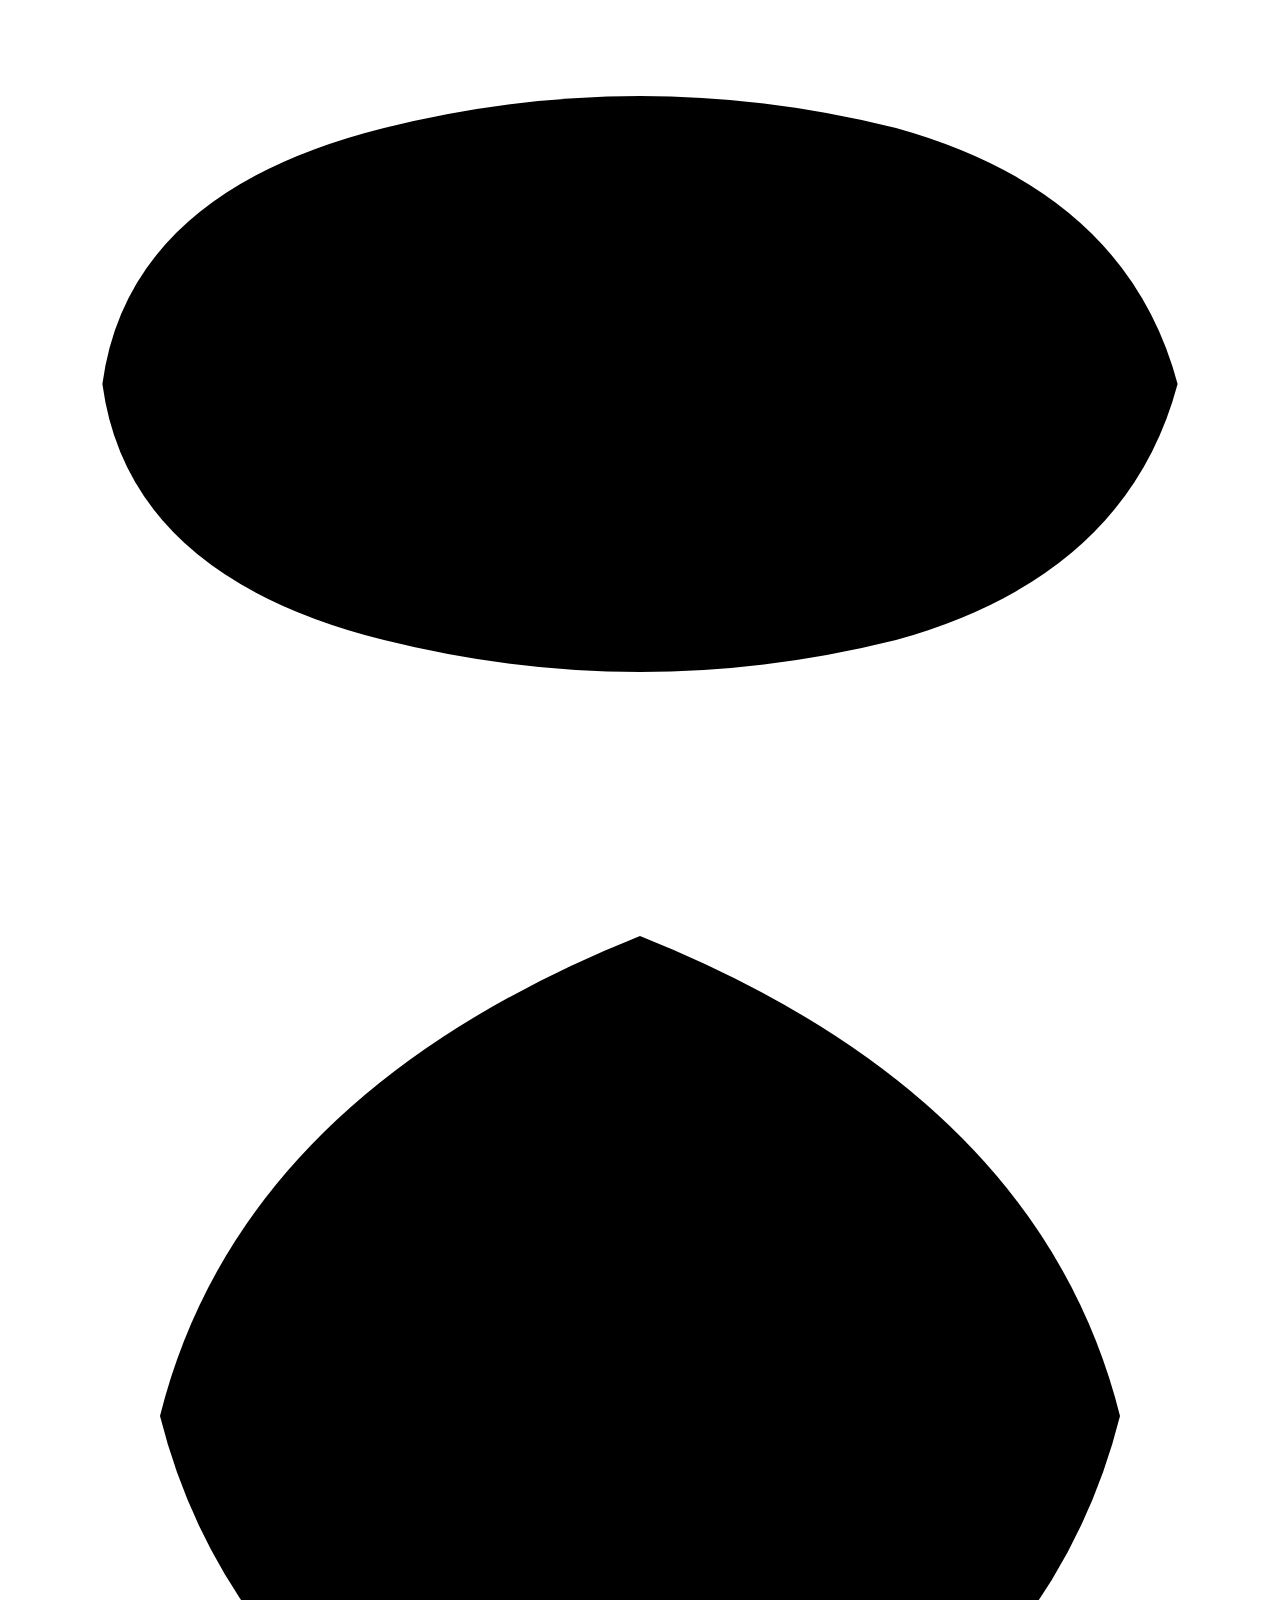
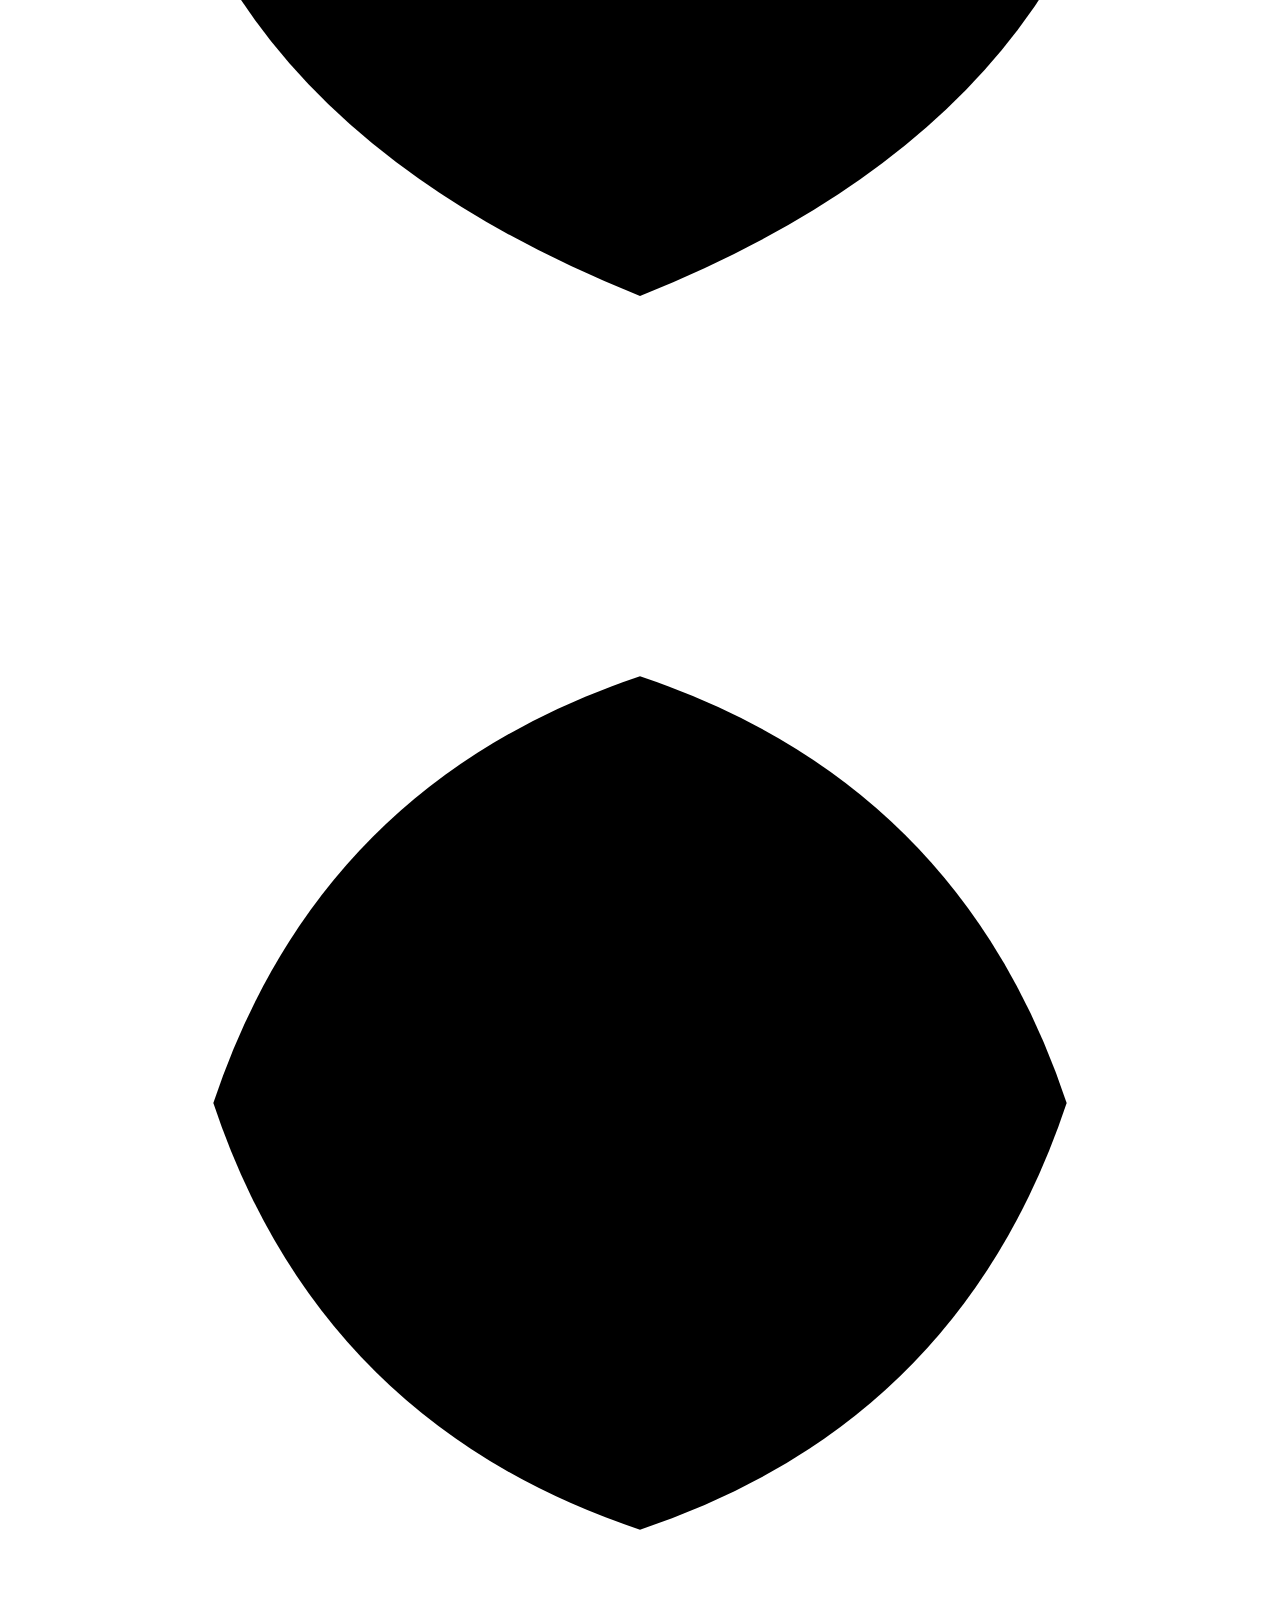
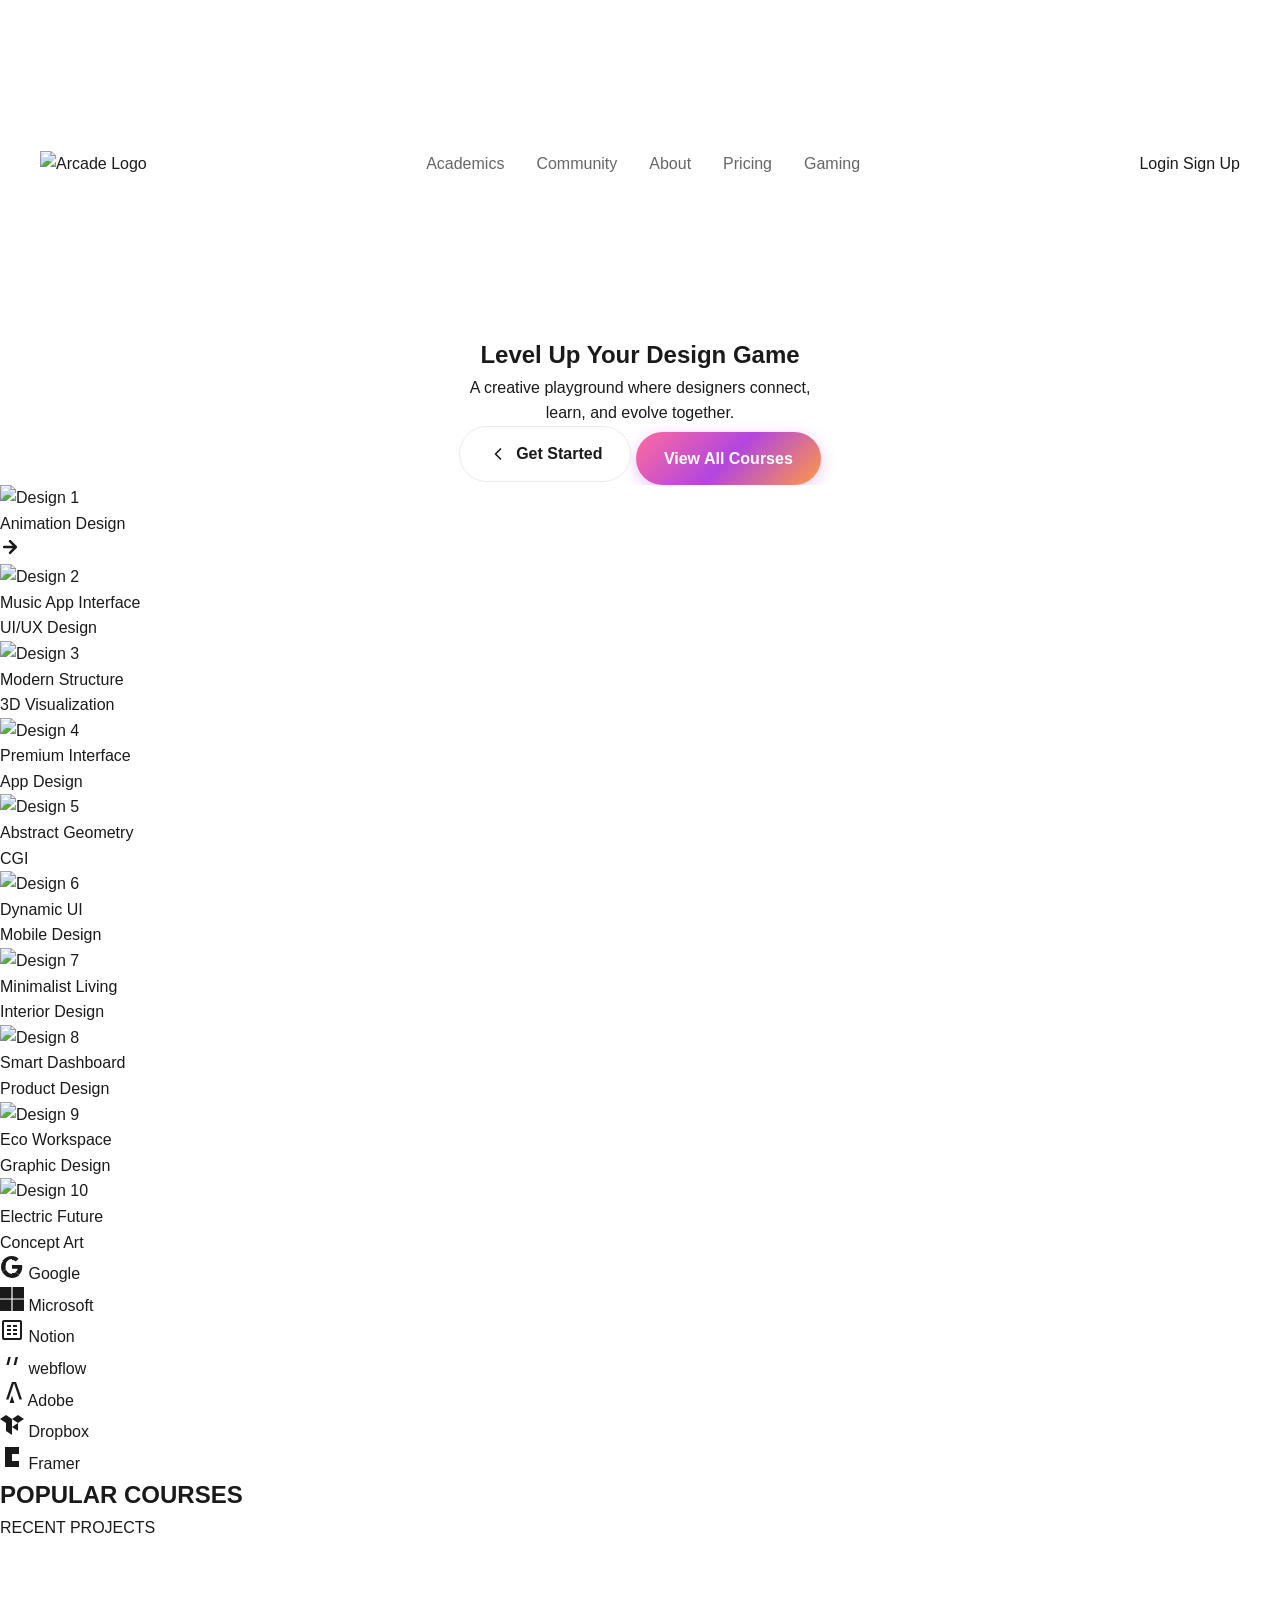
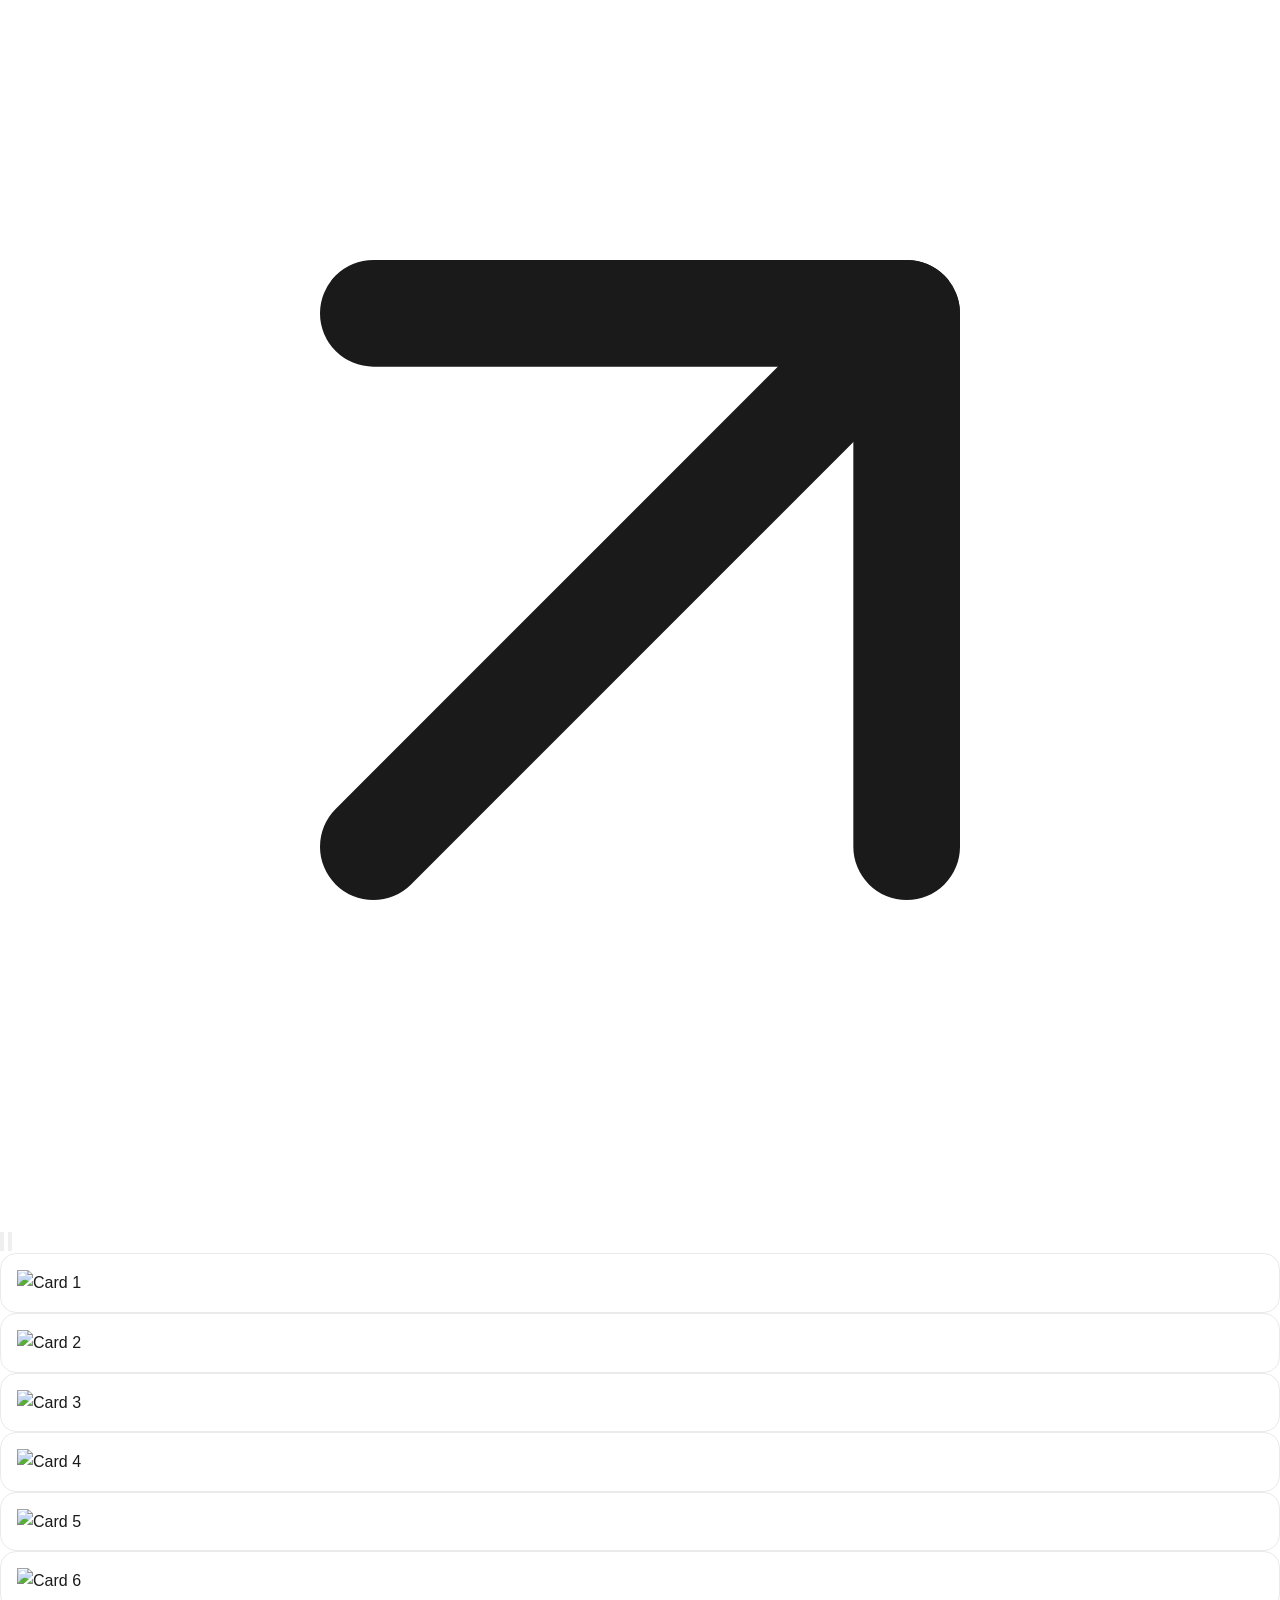
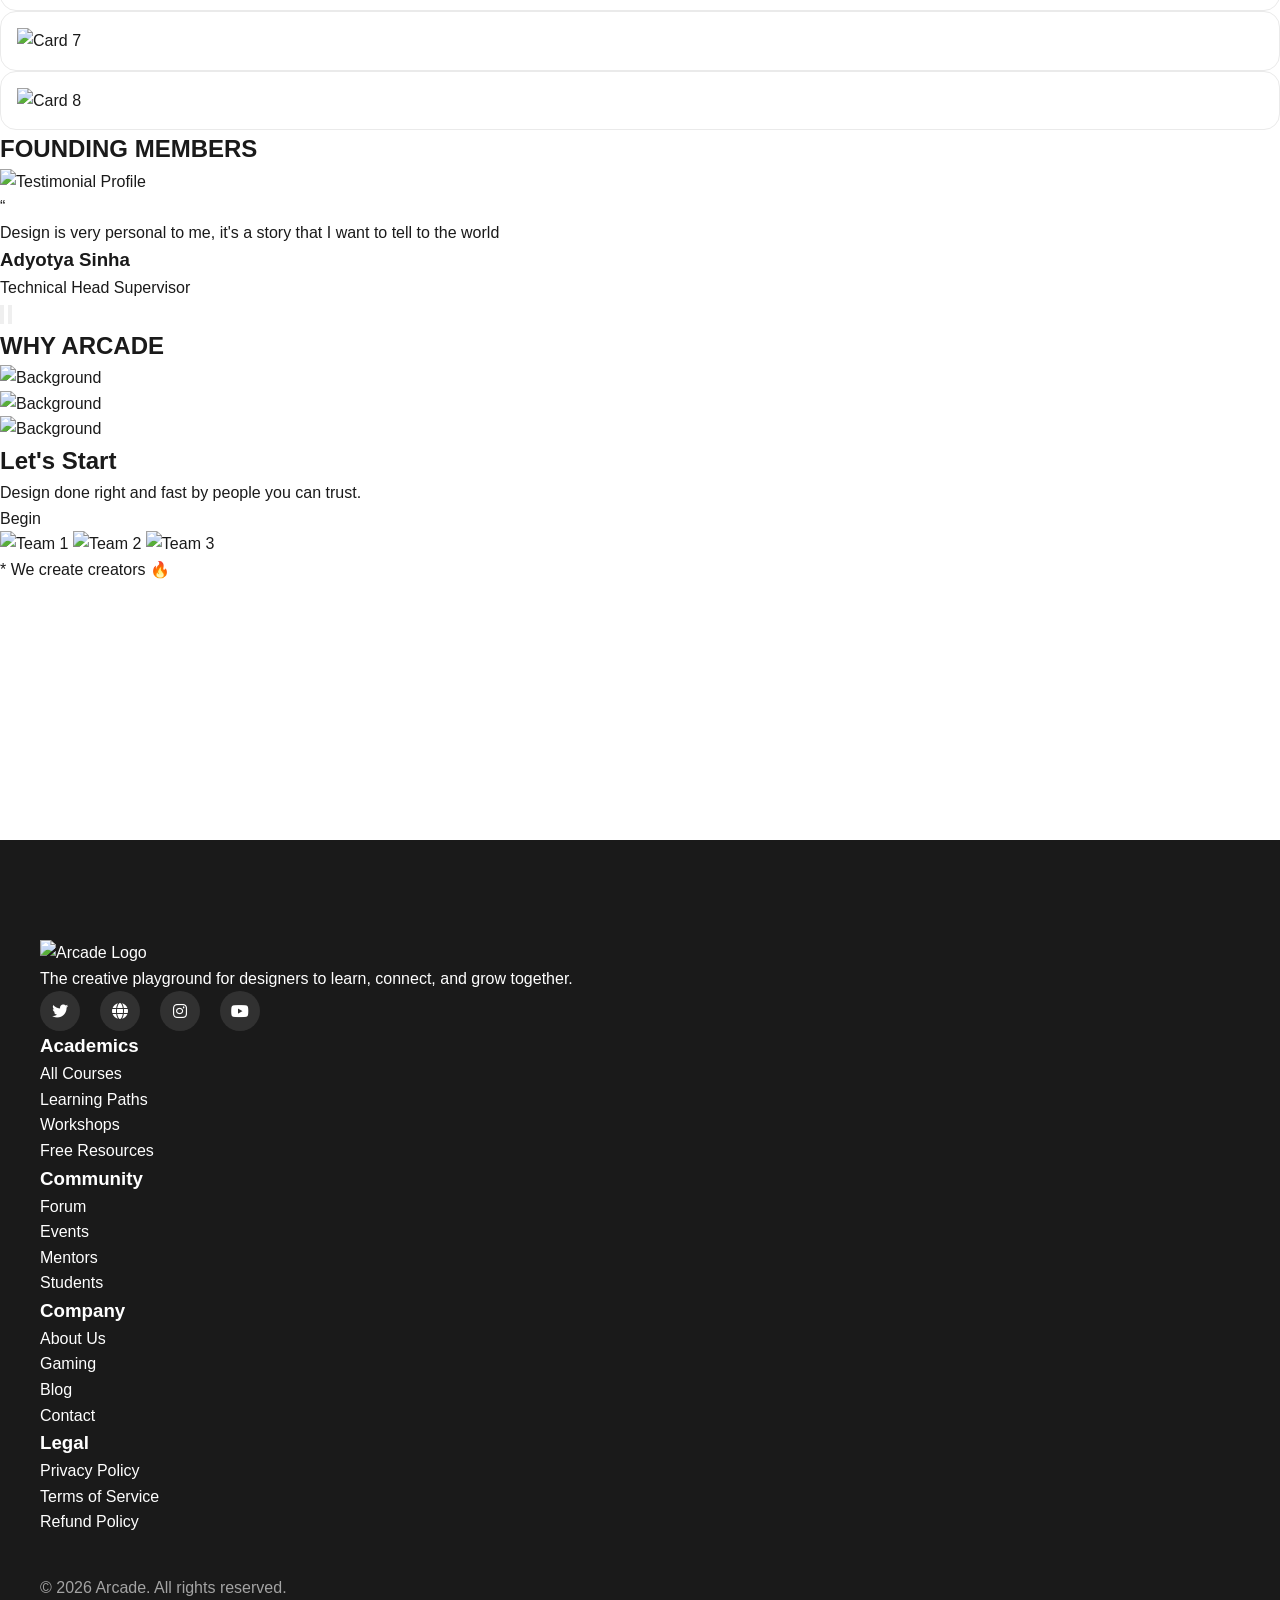
==== commit 661e1873: "Add files via upload" ====
--- a/index.html
+++ b/index.html
@@ -1,318 +1,440 @@
-<!DOCTYPE html>
-<html lang="en">
-<head>
-    <meta charset="UTF-8">
-    <meta name="viewport" content="width=device-width, initial-scale=1.0">
-    <title>Arcade - Community Driven Design Platform</title>
-    <link rel="stylesheet" href="style.css">
-    <link rel="preconnect" href="https://fonts.googleapis.com">
-    <link rel="preconnect" href="https://fonts.gstatic.com" crossorigin>
-    <link href="https://fonts.googleapis.com/css2?family=Outfit:wght@300;400;500;600;700;800&display=swap" rel="stylesheet">
-    <link href="https://cdn.jsdelivr.net/npm/remixicon@3.5.0/fonts/remixicon.css" rel="stylesheet">
-</head>
-<body>
-    <!-- Gradient Background Artifacts for Premium Feel -->
-    <div class="blob-bg bg-top-right"></div>
-    <div class="blob-bg bg-bottom-left"></div>
+<!DOCTYPE html>
+<html lang="en">
+<head>
+  <meta charset="UTF-8">
+  <meta name="viewport" content="width=device-width, initial-scale=1.0">
+  <title>Arcade - Level Up Your Design Game</title>
+  <link rel="stylesheet" href="style.css">
+  <link rel="stylesheet" href="https://cdnjs.cloudflare.com/ajax/libs/font-awesome/6.0.0/css/all.min.css">
+</head>
+<body>
+  <div class="background-grid"></div>
+  <div class="background-blobs">
+    <!-- SVG Blobs for complex organic morphing -->
+    <svg class="blob blob-1" viewBox="0 0 1000 600">
+      <path class="blob-path" d="M920,300 Q880,150 700,100 Q500,50 300,100 Q100,150 80,300 Q100,450 300,500 Q500,550 700,500 Q880,450 920,300 Z" />
+    </svg>
+    <svg class="blob blob-2" viewBox="0 0 800 800">
+      <path class="blob-path" d="M700,400 Q650,200 400,100 Q150,200 100,400 Q150,600 400,700 Q650,600 700,400 Z" />
+    </svg>
+    <svg class="blob blob-3" viewBox="0 0 600 600">
+      <path class="blob-path" d="M500,300 Q450,150 300,100 Q150,150 100,300 Q150,450 300,500 Q450,450 500,300 Z" />
+    </svg>
+  </div>
+  <div class="cursor-follower"></div>
+
+  <header>
+    <div class="nav-container">
+      <a href="index.html" class="logo-link">
+        <img src="assets/logo.png" alt="Arcade Logo" class="logo-img">
+      </a>
+      <nav class="nav-links">
+        <a href="Academicsaboutus/academics.html" id="academics-link">Academics</a>
+        <a href="Community/community.html" id="community-link">Community</a>
+        <a href="About/about.html">About</a>
+        <a href="Community/pricing.html">Pricing</a>
+        <a href="Games/game.html">Gaming</a>
+      </nav>
+      <div class="nav-auth">
+        <a href="#" class="login-btn">Login</a>
+        <a href="#" class="signup-btn">Sign Up</a>
+      </div>
+    </div>
+  </header>
+
+  <main>
+    <section class="hero">
+      <h1>Level Up Your <span>Design Game</span></h1>
+      <p>A creative playground where designers connect, <br> learn, and evolve together.</p>
+      <div class="cta-group">
+        <a href="#" class="btn btn-secondary">
+          <svg width="20" height="20" viewBox="0 0 24 24" fill="none" stroke="currentColor" stroke-width="2" stroke-linecap="round" stroke-linejoin="round"><path d="m15 18-6-6 6-6"/></svg>
+          Get Started
+        </a>
+        <a href="#" class="btn btn-primary">View All Courses</a>
+      </div>
+    </section>
+
+    <div class="carousel-viewport">
+      <div class="carousel-container" id="carousel">
+        <!-- 10 Pictures total as requested -->
+        <div class="carousel-item">
+          <div class="carousel-item-inner">
+            <img src="assets/Frame 110.png" alt="Design 1">
+            <div class="card-overlay">
+              <div class="card-title">Animation Design</div>
+              <div class="card-arrow">
+                <svg width="20" height="20" viewBox="0 0 24 24" fill="none" stroke="currentColor" stroke-width="3" stroke-linecap="round" stroke-linejoin="round"><path d="M5 12h14M12 5l7 7-7 7"/></svg>
+              </div>
+            </div>
+          </div>
+        </div>
+        <div class="carousel-item">
+          <div class="carousel-item-inner">
+            <img src="assets/Frame 111.png" alt="Design 2">
+            <div class="card-overlay">
+              <div class="card-title">Music App Interface</div>
+              <div class="card-category">UI/UX Design</div>
+            </div>
+          </div>
+        </div>
+        <div class="carousel-item">
+          <div class="carousel-item-inner">
+            <img src="assets/Frame 112.png" alt="Design 3">
+            <div class="card-overlay">
+              <div class="card-title">Modern Structure</div>
+              <div class="card-category">3D Visualization</div>
+            </div>
+          </div>
+        </div>
+        <div class="carousel-item">
+          <div class="carousel-item-inner">
+            <img src="assets/Frame 113.png" alt="Design 4">
+            <div class="card-overlay">
+              <div class="card-title">Premium Interface</div>
+              <div class="card-category">App Design</div>
+            </div>
+          </div>
+        </div>
+        <div class="carousel-item">
+          <div class="carousel-item-inner">
+            <img src="assets/Frame 114.png" alt="Design 5">
+            <div class="card-overlay">
+              <div class="card-title">Abstract Geometry</div>
+              <div class="card-category">CGI</div>
+            </div>
+          </div>
+        </div>
+        <div class="carousel-item">
+          <div class="carousel-item-inner">
+            <img src="assets/Frame 115.png" alt="Design 6">
+            <div class="card-overlay">
+              <div class="card-title">Dynamic UI</div>
+              <div class="card-category">Mobile Design</div>
+            </div>
+          </div>
+        </div>
+        <div class="carousel-item">
+          <div class="carousel-item-inner">
+            <img src="assets/Frame 112.png" alt="Design 7">
+            <div class="card-overlay">
+              <div class="card-title">Minimalist Living</div>
+              <div class="card-category">Interior Design</div>
+            </div>
+          </div>
+        </div>
+        <div class="carousel-item">
+          <div class="carousel-item-inner">
+            <img src="assets/Frame 116.png" alt="Design 8">
+            <div class="card-overlay">
+              <div class="card-title">Smart Dashboard</div>
+              <div class="card-category">Product Design</div>
+            </div>
+          </div>
+        </div>
+        <div class="carousel-item">
+          <div class="carousel-item-inner">
+            <img src="assets/Frame 117.png" alt="Design 9">
+            <div class="card-overlay">
+              <div class="card-title">Eco Workspace</div>
+              <div class="card-category">Graphic Design</div>
+            </div>
+          </div>
+        </div>
+        <div class="carousel-item">
+          <div class="carousel-item-inner">
+            <img src="assets/Frame 118.png" alt="Design 10">
+            <div class="card-overlay">
+              <div class="card-title">Electric Future</div>
+              <div class="card-category">Concept Art</div>
+            </div>
+          </div>
+        </div>
+      </div>
+    </div>
+
+    <!-- Partners Static Section -->
+    <section class="partners-section">
+      <div class="partners-list">
+        <div class="partner-item">
+          <svg width="24" height="24" viewBox="0 0 24 24" fill="currentColor"><path d="M5.84 14.09c-.22-.66-.35-1.36-.35-2.09s.13-1.43.35-2.09V7.07H2.18C1.43 8.55 1 10.22 1 12s.43 3.45 1.18 4.93l3.66-2.84z"/><path d="M12 5.04c1.44 0 2.74.49 3.76 1.45l2.82-2.82C16.89 1.84 14.61 1 12 1 8.11 1 4.76 2.94 2.18 5.89l3.66 2.84c.87-2.6 3.3-4.69 6.16-4.69z"/><path d="M12 18.96c-2.86 0-5.29-2.09-6.16-4.69l-3.66 2.84C4.76 21.06 8.11 23 12 23c2.97 0 5.48-1.12 7.4-3.04l-3.55-2.75c-.95.57-2.22.85-3.85.85z"/><path d="M22.25 12c0-.66-.06-1.29-.16-1.91H12v3.62h5.75c-.25 1.34-1.01 2.47-2.14 3.23l3.55 2.75C21.24 17.58 22.25 15.01 22.25 12z"/></svg>
+          Google
+        </div>
+        <div class="partner-item">
+          <svg width="24" height="24" viewBox="0 0 24 24" fill="currentColor"><path d="M11.4 24H0V12.6h11.4V24zM24 24H12.6V12.6H24V24zM11.4 11.4H0V0h11.4v11.4zM24 11.4H12.6V0H24v11.4z"/></svg>
+          Microsoft
+        </div>
+        <div class="partner-item">
+          <svg width="24" height="24" viewBox="0 0 24 24" fill="currentColor"><path d="M4 2h16a2 2 0 0 1 2 2v16a2 2 0 0 1-2 2H4a2 2 0 0 1-2-2V4a2 2 0 0 1 2-2zM4 4v16h16V4H4zm3 3h4v2H7V7zm6 0h4v2h-4V7zm-6 4h4v2H7v-2zm6 0h4v2h-4v-2zm-6 4h4v2H7v-2zm6 0h4v2h-4v-2z"/></svg>
+          Notion
+        </div>
+        <div class="partner-item">
+          <svg width="24" height="24" viewBox="0 0 24 24" fill="currentColor"><path d="M13.6 15l2-8h2.4l-2 8h-2.4zm-4.8 0l2-8H8.4l-2 8h2.4z"/></svg>
+          webflow
+        </div>
+        <div class="partner-item">
+          <svg width="24" height="24" viewBox="0 0 24 24" fill="currentColor"><path d="M13.908 1l5.586 16.5h2.506l-6.84-20H12.84l-6.84 20h2.506l5.586-16.5zM12 13.5l-2.4 7.5h4.8l-2.4-7.5z"/></svg>
+          Adobe
+        </div>
+        <div class="partner-item">
+          <svg width="24" height="24" viewBox="0 0 24 24" fill="currentColor"><path d="M6 2l6 4-6 4-6-4 6-4zm12 0l6 4-6 4-6-4 6-4zM6 10v8l6-4V6l-6 4zm12 0l-6 4v8l6-4v-8zm-6 4l6 4-6 4-6-4 6-4z"/></svg>
+          Dropbox
+        </div>
+        <div class="partner-item">
+          <svg width="24" height="24" viewBox="0 0 24 24" fill="currentColor"><path d="M5 2h14v7h-7v7h7v6H5V2z"/></svg>
+          Framer
+        </div>
+      </div>
+    </section>
+
+    <!-- Popular Courses Section -->
+    <section class="popular-courses">
+      <div class="courses-header">
+        <div class="courses-title">
+          <div class="vertical-bar"></div>
+          <h2>POPULAR COURSES</h2>
+        </div>
+        <div class="courses-controls">
+          <a href="#" class="btn-recent">
+            RECENT PROJECTS
+            <span class="btn-icon">
+               <svg viewBox="0 0 24 24" fill="none" stroke="currentColor" stroke-width="2" stroke-linecap="round" stroke-linejoin="round"><line x1="7" y1="17" x2="17" y2="7"></line><polyline points="7 7 17 7 17 17"></polyline></svg>
+            </span>
+          </a>
+          <div class="nav-arrows">
+            <button class="nav-arrow left" aria-label="Previous">
+              <svg viewBox="0 0 24 24" fill="none" stroke="currentColor" stroke-width="2" stroke-linecap="round" stroke-linejoin="round"><polyline points="15 18 9 12 15 6"></polyline></svg>
+            </button>
+            <button class="nav-arrow right" aria-label="Next">
+               <svg viewBox="0 0 24 24" fill="none" stroke="currentColor" stroke-width="2" stroke-linecap="round" stroke-linejoin="round"><polyline points="9 18 15 12 9 6"></polyline></svg>
+            </button>
+          </div>
+        </div>
+      </div>
+
+      <div class="courses-slider-container">
+        <div class="courses-track">
+          <!-- Card 1 -->
+          <div class="course-card">
+            <div class="course-card-inner">
+              <img src="assets/Frame 97.png" alt="Card 1">
+            </div>
+          </div>
+          <!-- Card 2 -->
+          <div class="course-card">
+            <div class="course-card-inner">
+              <img src="assets/Frame 98.png" alt="Card 2">
+            </div>
+          </div>
+          <!-- Card 3 -->
+          <div class="course-card">
+            <div class="course-card-inner">
+              <img src="assets/Frame 99.png" alt="Card 3">
+            </div>
+          </div>
+          <!-- Card 4 -->
+          <div class="course-card">
+            <div class="course-card-inner">
+              <img src="assets/Frame 100.png" alt="Card 4">
+            </div>
+          </div>
+          <!-- Card 5 -->
+          <div class="course-card">
+            <div class="course-card-inner">
+              <img src="assets/Frame 101.png" alt="Card 5">
+            </div>
+          </div>
+          <!-- Card 6 -->
+          <div class="course-card">
+            <div class="course-card-inner">
+              <img src="assets/Frame 102.png" alt="Card 6">
+            </div>
+          </div>
+          <!-- Card 7 -->
+          <div class="course-card">
+            <div class="course-card-inner">
+              <img src="assets/Frame 103.png" alt="Card 7">
+            </div>
+          </div>
+          <!-- Card 8 -->
+          <div class="course-card">
+            <div class="course-card-inner">
+              <img src="assets/Frame 104.png" alt="Card 8">
+            </div>
+          </div>
+          </div>
+
+        </div>
+      </div>
+      
+      <div class="slider-progress">
+        <div class="slider-bar">
+          <div class="slider-fill"></div>
+        </div>
+      </div>
+
+    </section>
+
+    <!-- Word on the Street Section -->
+    <section class="testimonials-section">
+      <div class="courses-title">
+        <div class="vertical-bar"></div>
+        <h2>FOUNDING MEMBERS</h2>
+      </div>
+
+      <div class="testimonial-slider">
+        <div class="testimonial-card-container">
+          <!-- Left side: Image -->
+          <div class="testimonial-image-wrapper">
+             <img id="testimonial-img" src="assets/Adyoya1.jpeg" alt="Testimonial Profile">
+          </div>
+
+          <!-- Right side: Content -->
+          <div class="testimonial-content">
+            <div class="quote-icon">“</div>
+            <p id="testimonial-quote" class="quote-text">
+             Design is very personal to me, it's a story that I want to tell to the world
+            </p>
+            <div class="testimonial-footer">
+              <div class="testimonial-info">
+                <h3 id="testimonial-name">Adyotya Sinha</h3>
+                <p id="testimonial-role">Technical Head Supervisor</p>
+              </div>
+              <div class="testimonial-arrows">
+                <button class="nav-arrow testimonial-prev">
+                  <svg viewBox="0 0 24 24" fill="none" stroke="currentColor" stroke-width="2"><polyline points="15 18 9 12 15 6"></polyline></svg>
+                </button>
+                <button class="nav-arrow testimonial-next">
+                  <svg viewBox="0 0 24 24" fill="none" stroke="currentColor" stroke-width="2"><polyline points="9 18 15 12 9 6"></polyline></svg>
+                </button>
+              </div>
+            </div>
+          </div>
+        </div>
+      </div>
+    </section>
+
+    <!-- Why Arcade Stacked Section -->
+    <section class="why-arcade">
+      <div class="courses-title">
+        <div class="vertical-bar"></div>
+        <h2>WHY ARCADE</h2>
+      </div>
+
+      <div class="stack-container">
+        <!-- Card 1 -->
+        <div class="stack-card card-1">
+          <img src="assets/Frame 106.png" alt="Background" class="card-bg">
+        </div>
+
+        <!-- Card 2 -->
+        <div class="stack-card card-2">
+          <img src="assets/Frame 107.png" alt="Background" class="card-bg">
+        </div>
+
+        <!-- Card 3 -->
+        <div class="stack-card card-3">
+          <img src="assets/Frame 108.png" alt="Background" class="card-bg">
+        </div>
+      </div>
+    </section>
+
+    <!-- CTA Section -->
+    <section class="cta-section">
+      <div class="cta-card">
+        <div class="cta-grid">
+          <div class="cta-left">
+            <h2 class="cta-title">Let's <span class="gradient-text">Start</span></h2>
+            <p class="cta-subtitle">Design done right and fast by people you can trust.</p>
+            <div class="cta-actions">
+              <a href="#" class="btn-contact-plus">
+                <span class="btn-text">Begin</span>
+                <div class="avatar-stack">
+                  <img src="assets/Tanisha.jpeg" alt="Team 1">
+                  <img src="assets/Sejal.png" alt="Team 2">
+                  <img src="assets/Anushka.jpeg" alt="Team 3">
+                </div>
+              </a>
+              <p class="cta-note">* We create creators 🔥</p>
+            </div>
+          </div>
+          <div class="cta-right">
+            <div class="cta-image-wrapper">
+              <video src="assets/bg vid.mp4" autoplay loop muted playsinline alt="Project moodboard"></video>
+            </div>
+          </div>
+        </div>
+      </div>
+    </section>
+
+    <!-- Full Footer -->
+    <footer class="footer">
+      <div class="footer-container">
+        <div class="footer-grid">
+          <!-- Col 1: Brand -->
+          <div class="footer-col brand-col">
+            <img src="assets/logo.png" alt="Arcade Logo" class="footer-logo-img">
+            <p class="footer-bio">The creative playground for designers to learn, connect, and grow together.</p>
+            <div class="social-links">
+              <a href="#"><i class="fab fa-twitter"></i></a>
+              <a href="#"><i class="fas fa-globe"></i></a>
+              <a href="#"><i class="fab fa-instagram"></i></a>
+              <a href="#"><i class="fab fa-youtube"></i></a>
+            </div>
+          </div>
+
+          <!-- Col 2: Academics -->
+          <div class="footer-col">
+            <h3>Academics</h3>
+            <ul>
+              <li><a href="#">All Courses</a></li>
+              <li><a href="#">Learning Paths</a></li>
+              <li><a href="#">Workshops</a></li>
+              <li><a href="#">Free Resources</a></li>
+            </ul>
+          </div>
+
+          <!-- Col 3: Community -->
+          <div class="footer-col">
+            <h3>Community</h3>
+            <ul>
+              <li><a href="#">Forum</a></li>
+              <li><a href="#">Events</a></li>
+              <li><a href="#">Mentors</a></li>
+              <li><a href="#">Students</a></li>
+            </ul>
+          </div>
+
+          <!-- Col 4: Company -->
+          <div class="footer-col">
+            <h3>Company</h3>
+            <ul>
+              <li><a href="About/about.html">About Us</a></li>
+              <li><a href="Games/game.html">Gaming</a></li>
+              <li><a href="#">Blog</a></li>
+              <li><a href="#">Contact</a></li>
+            </ul>
+          </div>
+
+          <!-- Col 5: Legal -->
+          <div class="footer-col">
+            <h3>Legal</h3>
+            <ul>
+              <li><a href="#">Privacy Policy</a></li>
+              <li><a href="#">Terms of Service</a></li>
+              <li><a href="#">Refund Policy</a></li>
+            </ul>
+          </div>
+        </div>
+        
+        <div class="footer-bottom">
+          <p>© 2026 Arcade. All rights reserved.</p>
+        </div>
+      </div>
+    </footer>
+  </main>
+
+  <script src="script.js"></script>
+</body>
+</html>
 
-    <!-- Navigation -->
-    <nav class="navbar">
-        <div class="nav-container">
-            <div class="logo">
-                <span class="dot"></span>
-                arcade
-            </div>
-            <div class="search-bar">
-                <i class="ri-search-line"></i>
-                <input type="text" placeholder="Search courses, mentors, or topics">
-            </div>
-            <ul class="nav-links">
-                <li><a href="#" class="active">Courses</a></li>
-                <li><a href="#">Paths</a></li>
-                <li><a href="#">Experts</a></li>
-                <li><a href="#">Community</a></li>
-            </ul>
-            <div class="profile-action">
-                <div class="avatar-sm">
-                    <img src="https://images.unsplash.com/photo-1534528741775-53994a69daeb?w=100&auto=format&fit=crop&q=80" alt="Profile">
-                </div>
-            </div>
-        </div>
-    </nav>
-
-    <main>
-        <!-- Hero Section -->
-        <section class="hero">
-            <div class="hero-content">
-                <h1>Elevate your design<br>with <span>Arcade</span></h1>
-                <p>A community-driven design platform where people enroll and get lessons on design via immersive, expert-led modules.</p>
-                <div class="hero-actions">
-                    <button class="btn btn-primary">Enroll Now <i class="ri-arrow-right-line"></i></button>
-                    <button class="btn btn-secondary">Explore Modules</button>
-                </div>
-            </div>
-            
-            <div class="hero-cards-arch">
-                <div class="arch-card" style="--rotation: -12deg; --y-offset: 60px; --delay: 0.1s;">
-                    <img src="https://images.unsplash.com/photo-1618005182384-a83a8bd57fbe?w=400&q=80" alt="Design">
-                </div>
-                <div class="arch-card" style="--rotation: -6deg; --y-offset: 20px; --delay: 0.2s;">
-                    <img src="https://images.unsplash.com/photo-1558655146-d09347e92766?w=400&q=80" alt="Design">
-                </div>
-                <div class="arch-card active" style="--rotation: 0deg; --y-offset: 0px; --delay: 0.3s; transform-origin: bottom center;">
-                    <img src="https://images.unsplash.com/photo-1561070791-2526d30994b5?w=400&q=80" alt="Design">
-                    <div class="play-overlay"><i class="ri-play-fill"></i></div>
-                </div>
-                <div class="arch-card" style="--rotation: 6deg; --y-offset: 20px; --delay: 0.4s;">
-                    <img src="https://images.unsplash.com/photo-1626785724573-cbfa85481c6e?w=400&q=80" alt="Design">
-                </div>
-                <div class="arch-card" style="--rotation: 12deg; --y-offset: 60px; --delay: 0.5s;">
-                    <img src="https://images.unsplash.com/photo-1550745165-9bc0b252726f?w=400&q=80" alt="Design">
-                </div>
-            </div>
-        </section>
-
-        <!-- Intro Text Below Hero -->
-        <section class="intro-split">
-            <div class="intro-left">
-                <h2>Shaping the future<br>of UI/UX Design</h2>
-            </div>
-            <div class="intro-right">
-                <p>Join thousands of students and master visual communication, prototyping, and user research. Learn from the best minds in the industry. Welcome to a platform that inspires innovation.</p>
-            </div>
-        </section>
-
-        <!-- Courses Section -->
-        <section class="courses">
-            <h2 class="section-title">Explore Inspiring Online Courses</h2>
-            <div class="category-pills">
-                <button class="pill active">Featured</button>
-                <button class="pill">UI/UX Design</button>
-                <button class="pill">Animation</button>
-                <button class="pill">Illustration</button>
-                <button class="pill">Branding</button>
-                <button class="pill">Marketing</button>
-                <button class="pill">3D Art</button>
-            </div>
-
-            <div class="course-grid">
-                <!-- Course Item 1 -->
-                <div class="course-card">
-                    <div class="course-thumb">
-                        <img src="https://images.unsplash.com/photo-1616423640778-28d1b53229bd?w=600&q=80" alt="Course Thumbnail">
-                        <div class="thumb-overlay">
-                            <button class="play-btn-small"><i class="ri-play-fill"></i></button>
-                        </div>
-                    </div>
-                    <div class="course-meta">
-                        <span>24,570 students</span>
-                        <span>18h 24m</span>
-                    </div>
-                    <h3 class="course-title">UI/UX Design Masterclass: Prototyping</h3>
-                    <p class="course-author">By Jane Doe</p>
-                </div>
-                <!-- Course Item 2 -->
-                <div class="course-card">
-                    <div class="course-thumb">
-                        <img src="https://images.unsplash.com/photo-1558655146-d09347e92766?w=600&q=80" alt="Course Thumbnail">
-                        <div class="thumb-overlay">
-                            <button class="play-btn-small"><i class="ri-play-fill"></i></button>
-                        </div>
-                    </div>
-                    <div class="course-meta">
-                        <span>12,300 students</span>
-                        <span>10h 15m</span>
-                    </div>
-                    <h3 class="course-title">Brand Identity and Strategy Setup</h3>
-                    <p class="course-author">By Daniel Scott</p>
-                </div>
-                <!-- Course Item 3 -->
-                <div class="course-card">
-                    <div class="course-thumb">
-                        <img src="https://images.unsplash.com/photo-1561070791-2526d30994b5?w=600&q=80" alt="Course Thumbnail">
-                        <div class="thumb-overlay">
-                            <button class="play-btn-small"><i class="ri-play-fill"></i></button>
-                        </div>
-                    </div>
-                    <div class="course-meta">
-                        <span>8,402 students</span>
-                        <span>5h 40m</span>
-                    </div>
-                    <h3 class="course-title">Advanced Animations in Web Design</h3>
-                    <p class="course-author">By Derek Elliot</p>
-                </div>
-                <!-- Course Item 4 -->
-                <div class="course-card">
-                    <div class="course-thumb">
-                        <img src="https://images.unsplash.com/photo-1626785724573-cbfa85481c6e?w=600&q=80" alt="Course Thumbnail">
-                        <div class="thumb-overlay">
-                            <button class="play-btn-small"><i class="ri-play-fill"></i></button>
-                        </div>
-                    </div>
-                    <div class="course-meta">
-                        <span>34,120 students</span>
-                        <span>22h 10m</span>
-                    </div>
-                    <h3 class="course-title">Complete Digital Illustration Guide</h3>
-                    <p class="course-author">By Lisa Bardot</p>
-                </div>
-            </div>
-        </section>
-
-        <!-- Experts Section -->
-        <section class="experts">
-            <div class="experts-header">
-                <h2>Learn from Creative Experts</h2>
-                <p>Skillshare teachers are industry leaders excited to share their tools, techniques, and professional journeys with you.</p>
-            </div>
-            
-            <div class="experts-grid">
-                <div class="expert-card">
-                    <img src="https://images.unsplash.com/photo-1544005313-94ddf0286df2?w=400&q=80" alt="Lisa Bardot">
-                    <div class="expert-info">
-                        <span class="badge">Meet</span>
-                        <h3>Lisa Bardot</h3>
-                        <p>Illustrator</p>
-                    </div>
-                </div>
-                <div class="expert-card">
-                    <img src="https://images.unsplash.com/photo-1506794778202-cad84cf45f1d?w=400&q=80" alt="Daniel Scott">
-                    <div class="expert-info">
-                        <span class="badge">Meet</span>
-                        <h3>Daniel Scott</h3>
-                        <p>Digital Designer</p>
-                    </div>
-                </div>
-                <div class="expert-card">
-                    <img src="https://images.unsplash.com/photo-1522075469751-3a6694fb2f61?w=400&q=80" alt="Derek Elliot">
-                    <div class="expert-info">
-                        <span class="badge">Meet</span>
-                        <h3>Derek Elliot</h3>
-                        <p>Animator & 3D Artist</p>
-                    </div>
-                </div>
-                <div class="expert-card">
-                    <img src="https://images.unsplash.com/photo-1519085360753-af0119f7cbe7?w=400&q=80" alt="Aaron Draplin">
-                    <div class="expert-info">
-                        <span class="badge">Meet</span>
-                        <h3>Aaron Draplin</h3>
-                        <p>Graphic Designer</p>
-                    </div>
-                </div>
-            </div>
-        </section>
-
-        <!-- Testimonials Section -->
-        <section class="testimonials">
-            <h2 class="section-title text-center">Why Students Love Arcade</h2>
-            <div class="testimoGrid">
-                <div class="testimonial-card">
-                    <div class="testimo-user">
-                        <img src="https://images.unsplash.com/photo-1534528741775-53994a69daeb?w=100&q=80" alt="User">
-                        <h4>Rachel R</h4>
-                    </div>
-                    <p>"Arcade was the best learning decision I've ever made... Real-world skills without the financial burden of traditional school."</p>
-                </div>
-                <div class="testimonial-card">
-                    <div class="testimo-user">
-                        <img src="https://images.unsplash.com/photo-1494790108377-be9c29b29330?w=100&q=80" alt="User">
-                        <h4>Katrina S.</h4>
-                    </div>
-                    <p>"It's rare that I subscribe for anything, but this is one subscription I can't imagine not having."</p>
-                </div>
-                <div class="testimonial-card">
-                    <div class="testimo-user">
-                        <img src="https://images.unsplash.com/photo-1507003211169-0a1dd7228f2d?w=100&q=80" alt="User">
-                        <h4>Eli V.</h4>
-                    </div>
-                    <p>"I love that Arcade is a platform that keeps inspiring me to learn new things every single day."</p>
-                </div>
-                <div class="testimonial-card">
-                    <div class="testimo-user">
-                        <img src="https://images.unsplash.com/photo-1438761681033-6461ffad8d80?w=100&q=80" alt="User">
-                        <h4>Savanna M.</h4>
-                    </div>
-                    <p>"The variety of classes and the creators are incredible. I've learned so much and grown my career."</p>
-                </div>
-            </div>
-        </section>
-
-        <!-- Help Section -->
-        <section class="help-section">
-            <h2 class="section-title text-center">What can we help you with?</h2>
-            <div class="help-search">
-                <i class="ri-search-line"></i>
-                <input type="text" placeholder="Search for articles...">
-            </div>
-            
-            <div class="help-grid">
-                <div class="help-card">
-                    <div class="help-icon"><i class="ri-user-star-line"></i></div>
-                    <h3>Designer Accounts</h3>
-                    <p>Creating your profile and sharing your work on Arcade.</p>
-                    <span class="help-meta">23 articles</span>
-                </div>
-                <div class="help-card">
-                    <div class="help-icon"><i class="ri-briefcase-4-line"></i></div>
-                    <h3>Getting Hired</h3>
-                    <p>Learn how to manage projects and get paid using Arcade.</p>
-                    <span class="help-meta">15 articles</span>
-                </div>
-                <div class="help-card">
-                    <div class="help-icon"><i class="ri-user-add-line"></i></div>
-                    <h3>Hiring</h3>
-                    <p>How to hire designers for projects or full-time roles via Arcade.</p>
-                    <span class="help-meta">28 articles</span>
-                </div>
-                <div class="help-card">
-                    <div class="help-icon"><i class="ri-rocket-line"></i></div>
-                    <h3>Projects</h3>
-                    <p>Explore how designers and clients work together smoothly.</p>
-                    <span class="help-meta">10 articles</span>
-                </div>
-            </div>
-        </section>
-
-    </main>
-
-    <footer class="footer">
-        <div class="footer-content">
-            <div class="footer-brand">
-                <div class="logo">
-                    <span class="dot"></span>
-                    arcade
-                </div>
-                <p>The premier community-driven design platform.</p>
-            </div>
-            <div class="footer-links">
-                <div class="link-group">
-                    <h4>Platform</h4>
-                    <a href="#">Courses</a>
-                    <a href="#">Paths</a>
-                    <a href="#">Pricing</a>
-                </div>
-                <div class="link-group">
-                    <h4>Community</h4>
-                    <a href="#">Forum</a>
-                    <a href="#">Events</a>
-                    <a href="#">Discord</a>
-                </div>
-                <div class="link-group">
-                    <h4>Company</h4>
-                    <a href="#">About Us</a>
-                    <a href="#">Gaming</a>
-                    <a href="#">Contact</a>
-                </div>
-            </div>
-        </div>
-        <div class="footer-bottom">
-            <p>&copy; 2026 Arcade. All rights reserved.</p>
-            <div class="social-links">
-                <a href="#"><i class="ri-twitter-x-line"></i></a>
-                <a href="#"><i class="ri-instagram-line"></i></a>
-                <a href="#"><i class="ri-dribbble-line"></i></a>
-            </div>
-        </div>
-    </footer>
-</body>
-</html>
